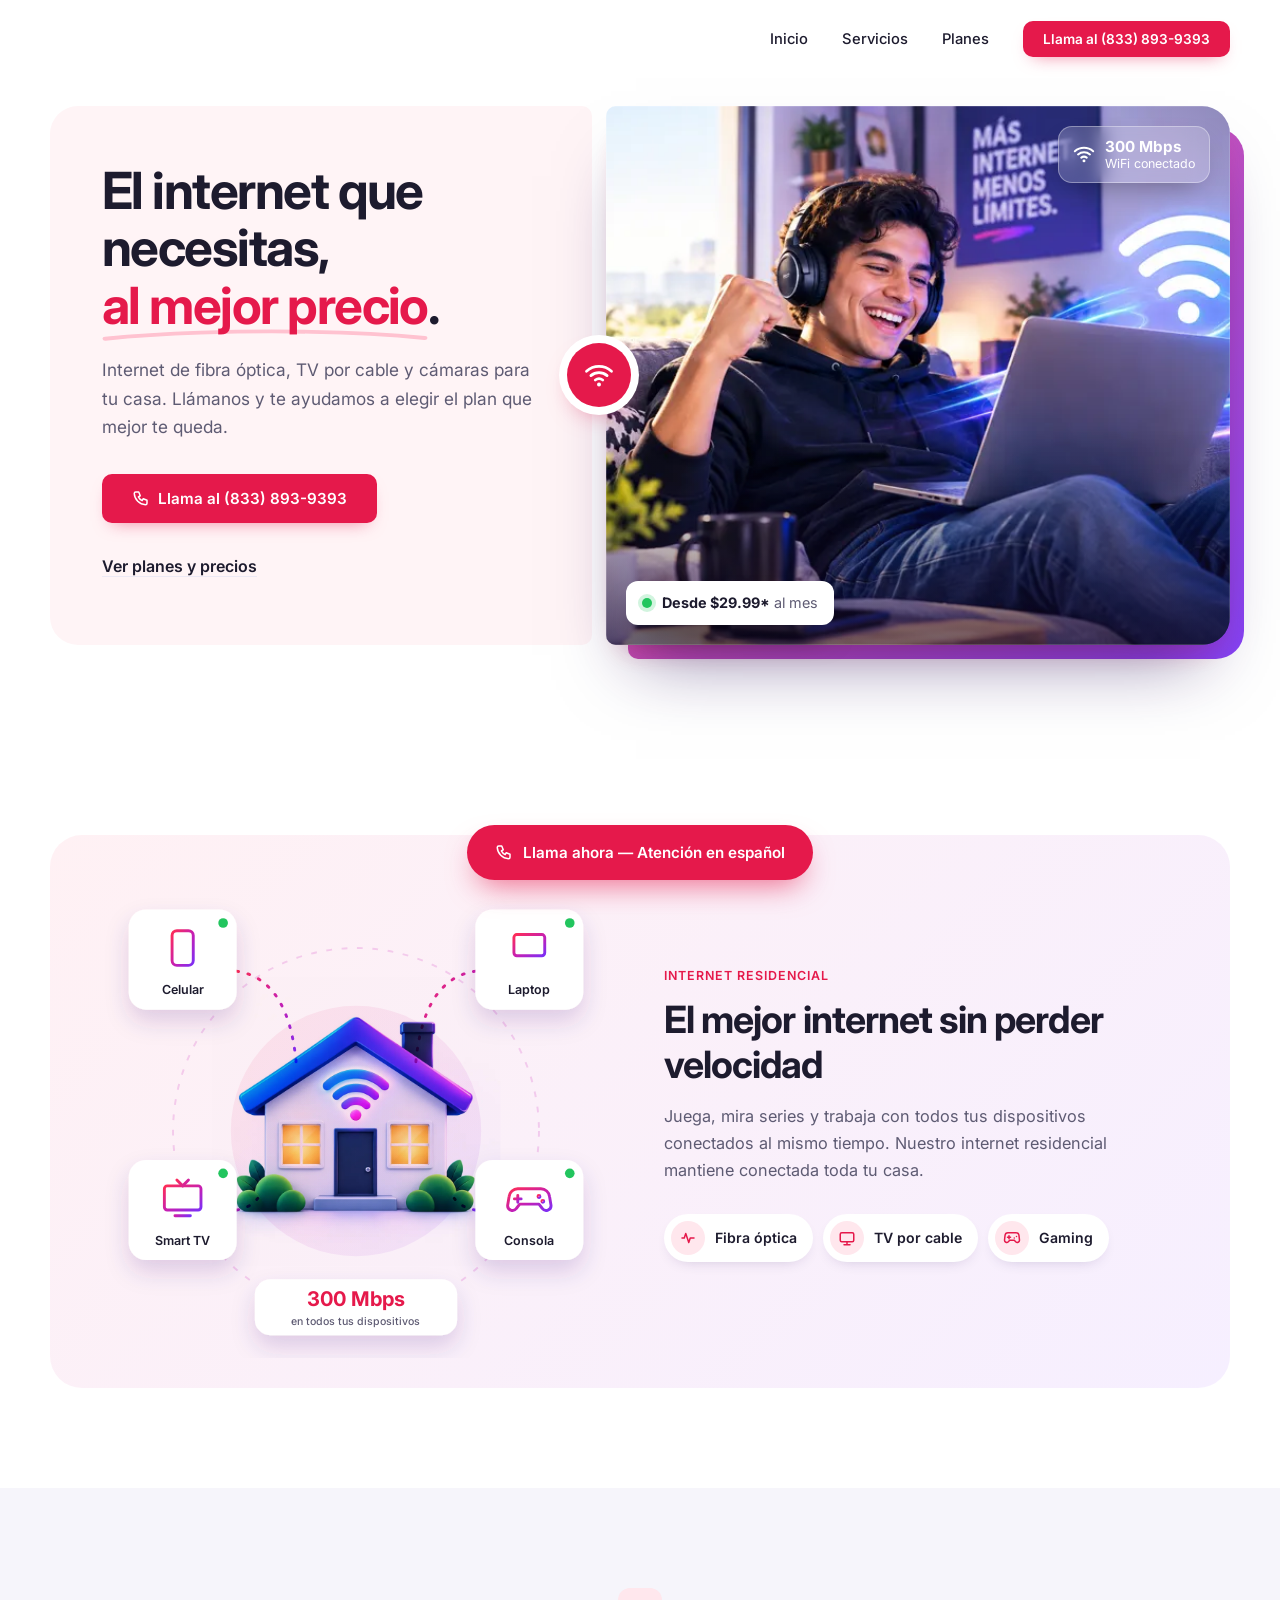
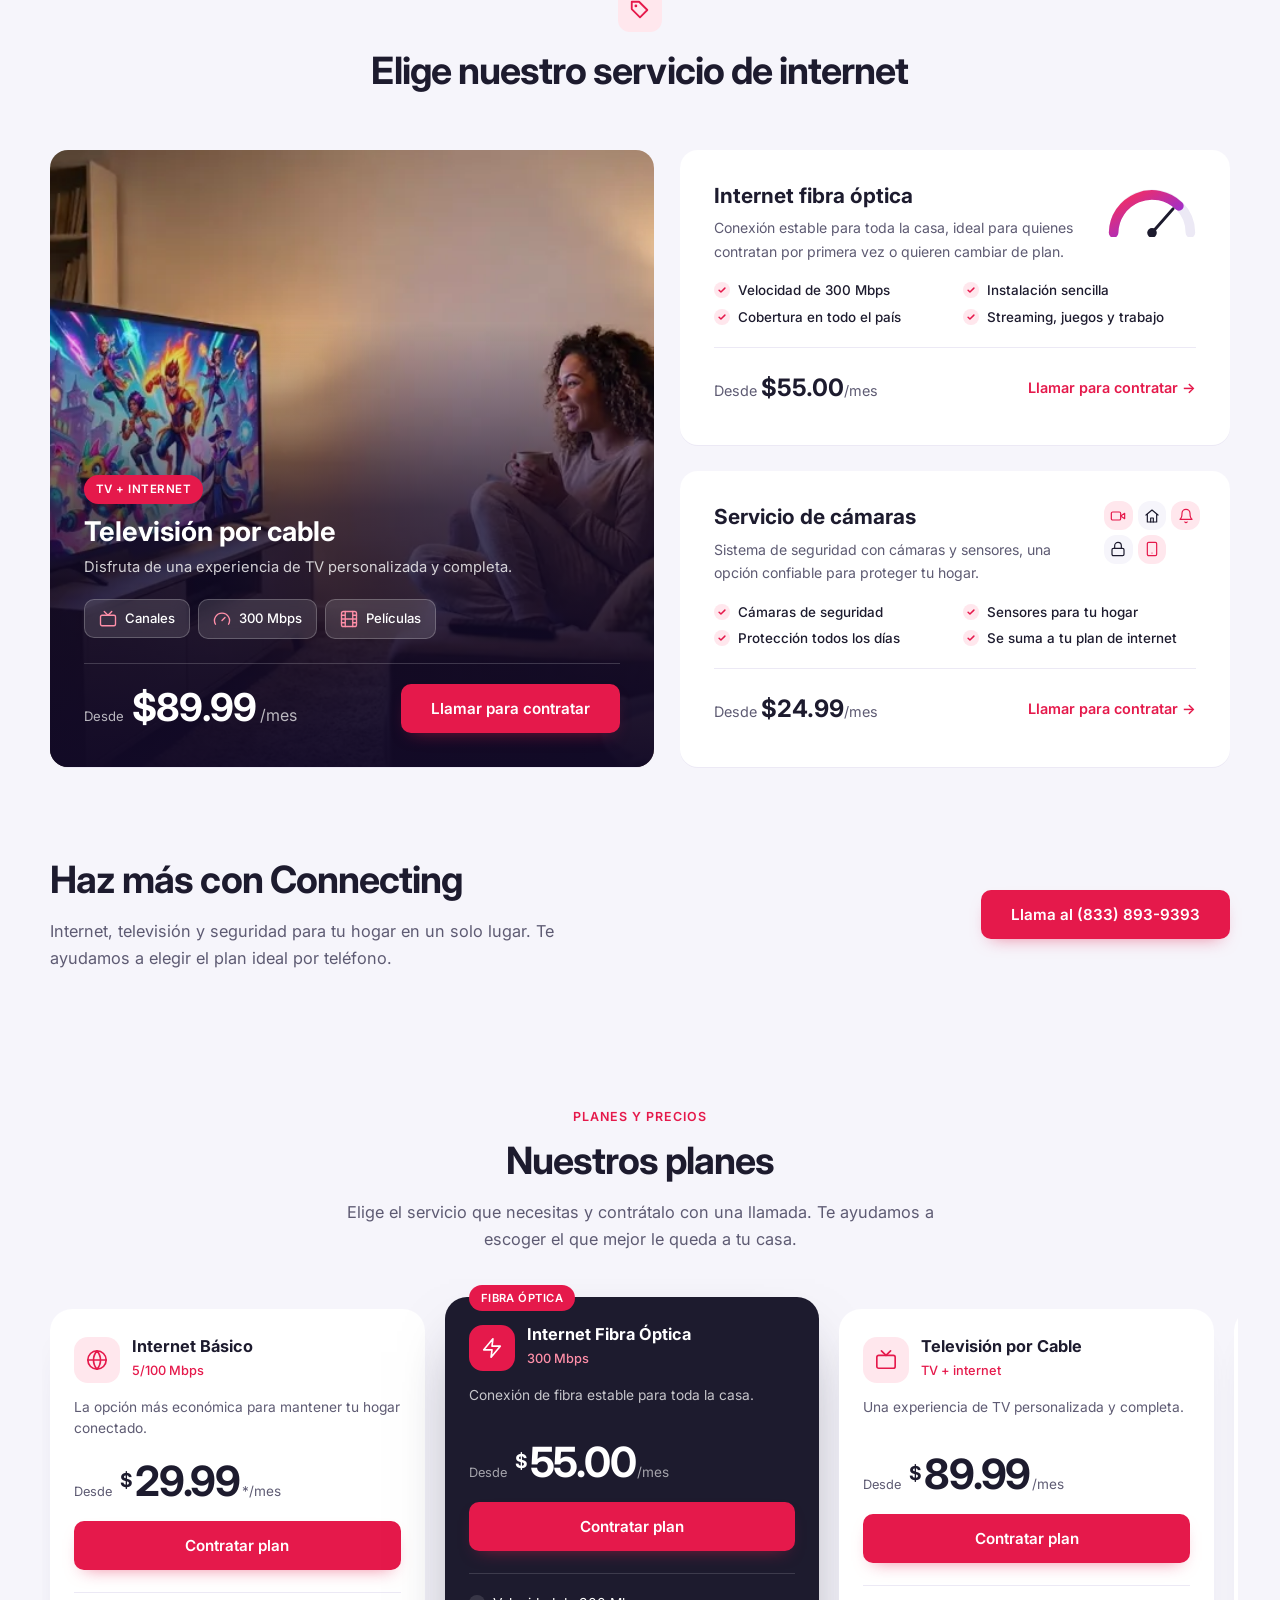
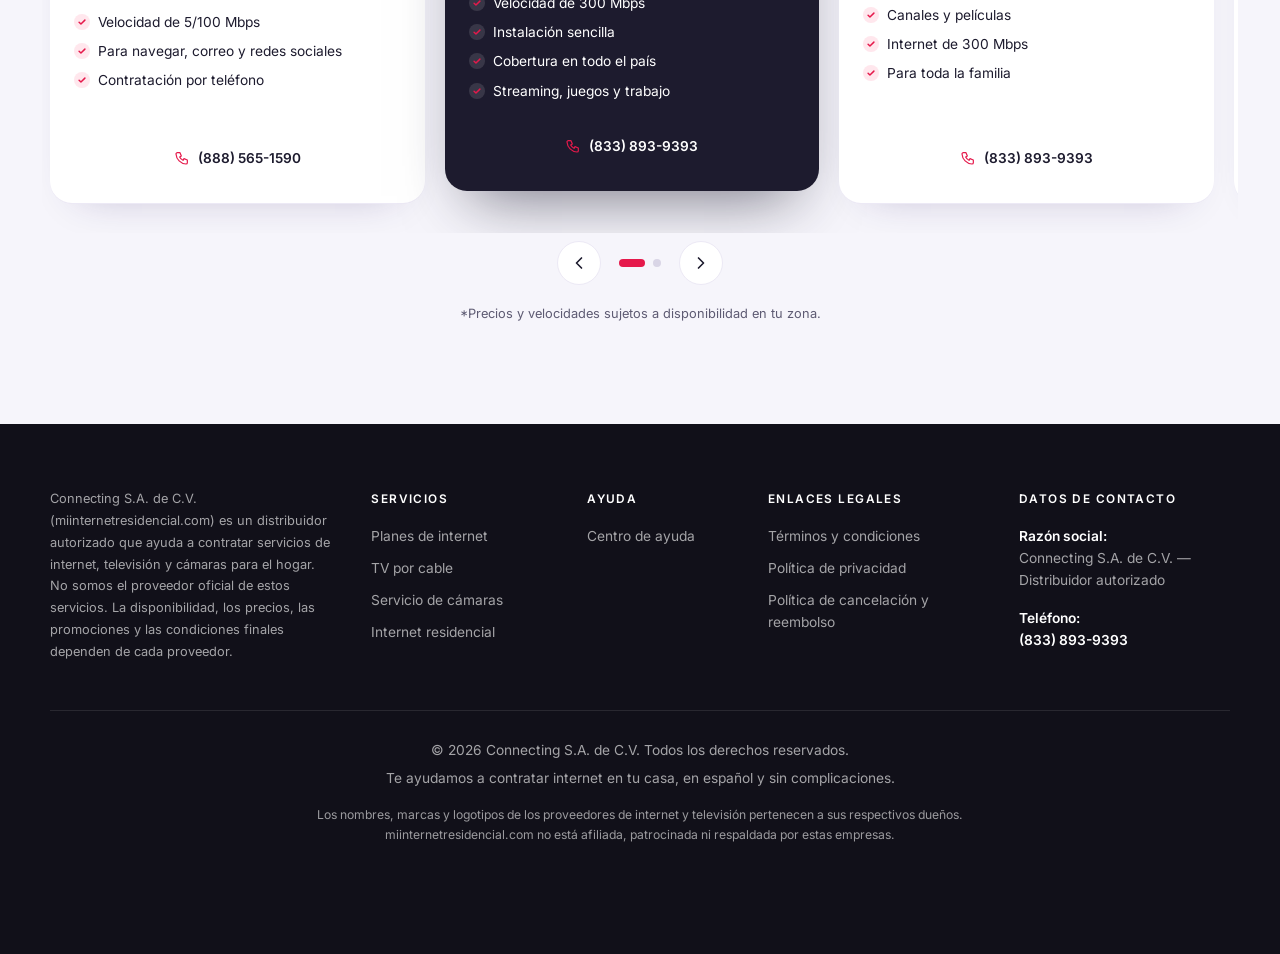
==== index.html @ 20060f65 "Primer commit: landing de internet residencial Landing page para Home Internet Support (Connecting S" ====
<!DOCTYPE html>
<html lang="es">
<head>
<meta charset="utf-8">
<meta name="viewport" content="width=device-width, initial-scale=1">
<title>Home Internet Support — Internet Residencial al Mejor Precio</title>
<meta name="description" content="Internet residencial de fibra óptica, TV por cable y cámaras de seguridad. Planes desde $29.99 al mes. Llama al (833) 893-9393.">
<link rel="preconnect" href="https://fonts.googleapis.com">
<link rel="preconnect" href="https://fonts.gstatic.com" crossorigin>
<link rel="preload" as="style" href="https://fonts.googleapis.com/css2?family=Inter:wght@400;500;600;700&display=swap" onload="this.onload=null;this.rel='stylesheet'">
<noscript><link rel="stylesheet" href="https://fonts.googleapis.com/css2?family=Inter:wght@400;500;600;700&display=swap"></noscript>
<link rel="icon" href="favicon.svg" type="image/svg+xml">
<meta name="theme-color" content="#e5194b">
<link rel="stylesheet" href="css/styles.css?v=7">
</head>
<body>

<!-- ============================ NAV ============================ -->
<nav class="nav" id="nav">
  <div class="container nav__inner">
    <button class="nav__burger" id="burger" aria-label="Abrir menú" aria-expanded="false">
      <svg width="24" height="24" viewBox="0 0 24 24" fill="none" aria-hidden="true"><path d="M3 6h18M3 12h18M3 18h18" stroke="currentColor" stroke-width="2" stroke-linecap="round"/></svg>
    </button>

    <div class="nav__menu" id="navMenu">
      <a class="nav__link" href="#inicio">Inicio</a>
      <a class="nav__link" href="#servicios">Servicios</a>
      <a class="nav__link" href="#planes">Planes</a>
      <a class="btn btn--sm" href="tel:+18338939393" data-gtm-ubicacion="nav">Llama al (833) 893-9393</a>
    </div>
  </div>
</nav>

<!-- ============================ HERO ============================ -->
<header class="hero" id="inicio">
  <div class="container hero__inner hero-split">
    <div class="hero__copy hero-split__text">
      <h1 class="hero__title">El internet que necesitas, <span class="nowrap"><span class="mark">al mejor precio<svg viewBox="0 0 300 20" preserveAspectRatio="none" aria-hidden="true"><path d="M3 14c50-7 120-11 190-9 40 1 75 4 104 8" fill="none" stroke="currentColor" stroke-width="5" stroke-linecap="round"/></svg></span>.</span></h1>
      <p class="hero__lead">Internet de fibra óptica, TV por cable y cámaras para tu casa. Llámanos y te ayudamos a elegir el plan que mejor te queda.</p>
      <div class="hero__actions">
        <a class="btn btn--call" href="tel:+18338939393" data-gtm-ubicacion="hero">
          <svg viewBox="0 0 24 24" width="18" height="18" fill="none" aria-hidden="true"><path d="M5 4h4l2 5-2.5 1.5a11 11 0 0 0 5 5L15 13l5 2v4a2 2 0 0 1-2 2A16 16 0 0 1 3 6a2 2 0 0 1 2-2" stroke="currentColor" stroke-width="2" stroke-linejoin="round"/></svg>
          <span class="lg-only">Llama al (833) 893-9393</span><span class="sm-only">Llamar ahora</span>
        </a>
        <a class="hero__more" href="#planes">Ver planes y precios</a>
      </div>
    </div>

    <figure class="hero-split__media">
      <span class="hero-split__link" aria-hidden="true">
        <svg viewBox="0 0 24 24" fill="none"><path d="M2 9a15 15 0 0 1 20 0M5.5 12.5a10 10 0 0 1 13 0M9 16a5 5 0 0 1 6 0" stroke="#fff" stroke-width="2.2" stroke-linecap="round"/><circle cx="12" cy="19.5" r="1.6" fill="#fff"/></svg>
      </span>
      <div class="hero-split__frame">
        <img src="images/usuario.webp" srcset="images/usuario-640.webp 640w, images/usuario.webp 1100w" sizes="(max-width: 600px) 45vw, (max-width: 960px) 48vw, 640px" alt="Joven feliz usando su laptop con internet en la sala de su casa" width="1100" height="947" fetchpriority="high">
      </div>
      <div class="hero-split__glass">
        <svg viewBox="0 0 24 24" fill="none" aria-hidden="true"><path d="M2 9a15 15 0 0 1 20 0M5.5 12.5a10 10 0 0 1 13 0M9 16a5 5 0 0 1 6 0" stroke="currentColor" stroke-width="2.2" stroke-linecap="round"/><circle cx="12" cy="19.5" r="1.6" fill="currentColor"/></svg>
        <span><strong>300 Mbps</strong>WiFi conectado</span>
      </div>
      <figcaption class="hero-split__chip">
        <span class="hero-split__dot"></span>
        <span><strong>Desde $29.99*</strong> al mes</span>
      </figcaption>
    </figure>
    <svg width="0" height="0" style="position:absolute" aria-hidden="true">
      <defs><linearGradient id="g1" x1="0" y1="0" x2="1" y2="1"><stop offset="0" stop-color="#ff2d55"/><stop offset="1" stop-color="#7b2ff7"/></linearGradient></defs>
    </svg>
  </div>
</header>

<main>

<!-- ============================ VELOCIDAD ============================ -->
<section class="section" id="internet">
  <div class="container combo split">
    <div class="reveal">
      <span class="eyebrow">Internet residencial</span>
      <h2 class="h2">El mejor internet sin perder velocidad</h2>
      <p class="lead">Juega, mira series y trabaja con todos tus dispositivos conectados al mismo tiempo. Nuestro internet residencial mantiene conectada toda tu casa.</p>
      <div class="mini-features">
        <div class="mini-feature">
          <span class="mini-feature__icon"><svg viewBox="0 0 24 24" fill="none"><path d="M4 12h3l2-6 4 12 2-6h5" stroke="currentColor" stroke-width="2" stroke-linecap="round" stroke-linejoin="round"/></svg></span>
          <span>Fibra óptica</span>
        </div>
        <div class="mini-feature">
          <span class="mini-feature__icon"><svg viewBox="0 0 24 24" fill="none"><rect x="3" y="5" width="18" height="12" rx="2" stroke="currentColor" stroke-width="2"/><path d="M8 21h8M12 17v4" stroke="currentColor" stroke-width="2" stroke-linecap="round"/></svg></span>
          <span>TV por cable</span>
        </div>
        <div class="mini-feature">
          <span class="mini-feature__icon"><svg viewBox="0 0 24 24" fill="none"><path d="M6 11h4M8 9v4M15 12h.01M18 10h.01" stroke="currentColor" stroke-width="2" stroke-linecap="round"/><path d="M17.3 5H6.7a4 4 0 0 0-4 3.6L2 15a3 3 0 0 0 5.1 2.1L9 15h6l1.9 2.1A3 3 0 0 0 22 15l-.7-6.4A4 4 0 0 0 17.3 5z" stroke="currentColor" stroke-width="2"/></svg></span>
          <span>Gaming</span>
        </div>
      </div>
    </div>
    <div class="net-illus reveal">
      <svg viewBox="0 0 540 500" role="img" aria-label="Casa conectada a internet con celular, laptop, smart TV y consola">
        <defs>
          <linearGradient id="gNet" x1="0" y1="0" x2="1" y2="1"><stop offset="0" stop-color="#ff2d55"/><stop offset=".55" stop-color="#c51fb4"/><stop offset="1" stop-color="#7b2ff7"/></linearGradient>
          <linearGradient id="gBg" x1="0" y1="0" x2="1" y2="1"><stop offset="0" stop-color="#fff1f4"/><stop offset="1" stop-color="#f1eaff"/></linearGradient>
          <filter id="fShadow" x="-30%" y="-30%" width="160%" height="170%"><feDropShadow dx="0" dy="12" stdDeviation="12" flood-color="#3c1e78" flood-opacity=".16"/></filter>
        </defs>

        <circle class="net-ring" cx="270" cy="270" r="190" fill="none" stroke="#c51fb4" stroke-opacity=".18" stroke-width="2" stroke-dasharray="6 10"/>
        <circle cx="270" cy="270" r="130" fill="url(#gNet)" opacity=".08"/>

        <!-- Conexiones -->
        <g class="net-links" fill="none" stroke="url(#gNet)" stroke-width="3" stroke-linecap="round" stroke-dasharray="2 10">
          <path d="M146 104 Q200 112 208 200"/>
          <path d="M394 104 Q340 112 332 200"/>
          <path d="M146 352 Q160 350 168 340"/>
          <path d="M394 352 Q380 350 372 340"/>
        </g>

        <!-- Casa -->
        <image href="images/casa-wifi.webp" x="120" y="110" width="300" height="300" style="mix-blend-mode: multiply"/>

        <!-- Dispositivos -->
        <g class="net-card">
          <rect x="34" y="40" width="112" height="104" rx="18" fill="#fff" filter="url(#fShadow)"/>
          <circle cx="132" cy="54" r="5" fill="#22c55e"/>
          <g transform="translate(90 80)" fill="none" stroke="url(#gNet)" stroke-width="3" stroke-linecap="round" stroke-linejoin="round">
            <rect x="-11" y="-18" width="22" height="36" rx="5"/><path d="M-3 12h6"/>
          </g>
          <text x="90" y="128" text-anchor="middle">Celular</text>
        </g>
        <g class="net-card">
          <rect x="394" y="40" width="112" height="104" rx="18" fill="#fff" filter="url(#fShadow)"/>
          <circle cx="492" cy="54" r="5" fill="#22c55e"/>
          <g transform="translate(450 80)" fill="none" stroke="url(#gNet)" stroke-width="3" stroke-linecap="round" stroke-linejoin="round">
            <rect x="-16" y="-14" width="32" height="22" rx="3"/><path d="M-22 13h44"/>
          </g>
          <text x="450" y="128" text-anchor="middle">Laptop</text>
        </g>
        <g class="net-card">
          <rect x="34" y="300" width="112" height="104" rx="18" fill="#fff" filter="url(#fShadow)"/>
          <circle cx="132" cy="314" r="5" fill="#22c55e"/>
          <g transform="translate(90 340)" fill="none" stroke="url(#gNet)" stroke-width="3" stroke-linecap="round" stroke-linejoin="round">
            <rect x="-19" y="-13" width="38" height="25" rx="3"/><path d="M-8 18h16M-6 -19l6 6 6-6"/>
          </g>
          <text x="90" y="388" text-anchor="middle">Smart TV</text>
        </g>
        <g class="net-card">
          <rect x="394" y="300" width="112" height="104" rx="18" fill="#fff" filter="url(#fShadow)"/>
          <circle cx="492" cy="314" r="5" fill="#22c55e"/>
          <g transform="translate(450 340)" fill="none" stroke="url(#gNet)" stroke-width="3" stroke-linecap="round" stroke-linejoin="round">
            <path d="M-12 -10h24a9 9 0 0 1 9 8l1.5 9a5 5 0 0 1-9 3.5l-3.5-4.5h-20l-3.5 4.5a5 5 0 0 1-9-3.5l1.5-9a9 9 0 0 1 9-8z"/>
            <path d="M-12 -3v7M-15.5 .5h7"/><circle cx="10" cy="-2" r="1" /><circle cx="14" cy="3" r="1"/>
          </g>
          <text x="450" y="388" text-anchor="middle">Consola</text>
        </g>

        <!-- Dato -->
        <g filter="url(#fShadow)"><rect x="165" y="424" width="210" height="58" rx="16" fill="#fff"/></g>
        <text class="net-stat" x="270" y="452" text-anchor="middle">300 Mbps</text>
        <text class="net-stat-sub" x="270" y="471" text-anchor="middle">en todos tus dispositivos</text>
      </svg>
    </div>
  </div>
</section>

<!-- ============================ SERVICIOS ============================ -->
<section class="section section--soft" id="servicios">
  <div class="container">
    <div class="section-head center reveal">
      <span class="icon-pill"><svg viewBox="0 0 24 24" fill="none"><path d="M20 12l-8 8-9-9V3h8z" stroke="currentColor" stroke-width="2" stroke-linejoin="round"/><circle cx="7.5" cy="7.5" r="1.5" fill="currentColor"/></svg></span>
      <h2 class="h2">Elige nuestro servicio de internet</h2>
    </div>

    <div class="deals">
      <article class="deal deal--tall deal--photo reveal">
        <img class="deal__bg" src="images/tv.webp" srcset="images/tv-640.webp 640w, images/tv.webp 1024w" sizes="(max-width: 960px) 92vw, 600px" decoding="async" alt="Mujer sonriendo mientras ve televisión en la sala de su casa" width="1024" height="827" loading="lazy">
        <div class="deal__overlay">
          <span class="deal__badge">TV + Internet</span>
          <h3>Televisión por cable</h3>
          <p class="deal__text">Disfruta de una experiencia de TV personalizada y completa.</p>
          <ul class="deal__chips">
            <li><svg viewBox="0 0 24 24" fill="none" stroke="currentColor" stroke-width="1.8" stroke-linecap="round" stroke-linejoin="round" aria-hidden="true"><rect x="2" y="7" width="20" height="14" rx="2"/><path d="M17 2l-5 5-5-5"/></svg>Canales</li>
            <li><svg viewBox="0 0 24 24" fill="none" stroke="currentColor" stroke-width="1.8" stroke-linecap="round" stroke-linejoin="round" aria-hidden="true"><path d="M12 14l4-4"/><path d="M3.3 19a10 10 0 1 1 17.4 0"/></svg>300 Mbps</li>
            <li><svg viewBox="0 0 24 24" fill="none" stroke="currentColor" stroke-width="1.8" stroke-linecap="round" stroke-linejoin="round" aria-hidden="true"><rect x="2" y="2" width="20" height="20" rx="2.5"/><path d="M7 2v20M17 2v20M2 12h20M2 7h5M2 17h5M17 17h5M17 7h5"/></svg>Películas</li>
          </ul>
          <div class="deal__buy">
            <p class="deal__amount"><small>Desde</small><strong>$89.99</strong><span>/mes</span></p>
            <a class="btn" href="tel:+18338939393" data-gtm-ubicacion="servicio-tv">Llamar para contratar</a>
          </div>
        </div>
      </article>

      <article class="deal deal--side reveal">
        <div class="deal__body">
          <h3>Internet fibra óptica</h3>
          <p class="deal__text">Conexión estable para toda la casa, ideal para quienes contratan por primera vez o quieren cambiar de plan.</p>
          <ul class="deal__list">
            <li>Velocidad de 300 Mbps</li>
            <li>Instalación sencilla</li>
            <li>Cobertura en todo el país</li>
            <li>Streaming, juegos y trabajo</li>
          </ul>
          <div class="deal__foot">
            <p class="deal__price">Desde <strong>$55.00</strong>/mes</p>
            <a class="link-arrow" href="tel:+18338939393" data-gtm-ubicacion="servicio-fibra">Llamar para contratar</a>
          </div>
        </div>
        <div class="deal__art deal__art--speed">
          <svg viewBox="0 0 100 60"><path d="M10 55a40 40 0 0 1 80 0" stroke="#ece9f5" stroke-width="10" fill="none" stroke-linecap="round"/><path d="M10 55a40 40 0 0 1 68-28" stroke="url(#g1)" stroke-width="10" fill="none" stroke-linecap="round"/><circle cx="50" cy="55" r="5" fill="#1d1b2e"/><path d="M50 55L72 30" stroke="#1d1b2e" stroke-width="3" stroke-linecap="round"/></svg>
        </div>
      </article>

      <article class="deal deal--side reveal">
        <div class="deal__body">
          <h3>Servicio de cámaras</h3>
          <p class="deal__text">Sistema de seguridad con cámaras y sensores, una opción confiable para proteger tu hogar.</p>
          <ul class="deal__list">
            <li>Cámaras de seguridad</li>
            <li>Sensores para tu hogar</li>
            <li>Protección todos los días</li>
            <li>Se suma a tu plan de internet</li>
          </ul>
          <div class="deal__foot">
            <p class="deal__price">Desde <strong>$24.99</strong>/mes</p>
            <a class="link-arrow" href="tel:+18338939393" data-gtm-ubicacion="servicio-camaras">Llamar para contratar</a>
          </div>
        </div>
        <div class="deal__art deal__art--apps">
          <span><svg viewBox="0 0 24 24" fill="none" stroke="currentColor" stroke-width="1.8" stroke-linecap="round" stroke-linejoin="round" aria-hidden="true"><path d="m22 8-6 4 6 4V8z"/><rect x="2" y="6" width="14" height="12" rx="2"/></svg></span><span><svg viewBox="0 0 24 24" fill="none" stroke="currentColor" stroke-width="1.8" stroke-linecap="round" stroke-linejoin="round" aria-hidden="true"><path d="M3 10.5 12 3l9 7.5"/><path d="M5 9.5V21h14V9.5"/><path d="M10 21v-6h4v6"/></svg></span><span><svg viewBox="0 0 24 24" fill="none" stroke="currentColor" stroke-width="1.8" stroke-linecap="round" stroke-linejoin="round" aria-hidden="true"><path d="M6 8a6 6 0 0 1 12 0c0 7 3 9 3 9H3s3-2 3-9"/><path d="M10.3 21a1.94 1.94 0 0 0 3.4 0"/></svg></span><span><svg viewBox="0 0 24 24" fill="none" stroke="currentColor" stroke-width="1.8" stroke-linecap="round" stroke-linejoin="round" aria-hidden="true"><rect x="3" y="11" width="18" height="11" rx="2"/><path d="M7 11V7a5 5 0 0 1 10 0v4"/></svg></span><span><svg viewBox="0 0 24 24" fill="none" stroke="currentColor" stroke-width="1.8" stroke-linecap="round" stroke-linejoin="round" aria-hidden="true"><rect x="5" y="2" width="14" height="20" rx="2"/><path d="M12 18h.01"/></svg></span>
        </div>
      </article>
    </div>

    <div class="awards reveal">
      <div>
        <h2 class="h2">Haz más con Connecting</h2>
        <p class="lead">Internet, televisión y seguridad para tu hogar en un solo lugar. Te ayudamos a elegir el plan ideal por teléfono.</p>
      </div>
      <a class="btn" href="tel:+18338939393" data-gtm-ubicacion="banda-connecting">Llama al (833) 893-9393</a>
    </div>
  </div>
</section>

<!-- ============================ PLANES ============================ -->
<section class="section section--soft" id="planes">
  <div class="container">
    <div class="section-head center reveal">
      <span class="eyebrow">Planes y precios</span>
      <h2 class="h2">Nuestros planes</h2>
      <p class="lead lead--center">Elige el servicio que necesitas y contrátalo con una llamada. Te ayudamos a escoger el que mejor le queda a tu casa.</p>
    </div>

    <div class="carousel reveal">
    <div class="price-grid" id="planTrack">
        <article class="price-card" data-plan="0">
          <div class="price-card__head">
            <span class="price-card__icon"><svg viewBox="0 0 24 24" fill="none" stroke="currentColor" stroke-width="1.8" stroke-linecap="round" stroke-linejoin="round" aria-hidden="true"><circle cx="12" cy="12" r="10"/><path d="M2 12h20M12 2a15 15 0 0 1 0 20M12 2a15 15 0 0 0 0 20"/></svg></span>
            <div><h3>Internet Básico</h3><span class="price-card__speed">5/100 Mbps</span></div>
          </div>
          <p class="price-card__desc">La opción más económica para mantener tu hogar conectado.</p>
          <p class="price-card__price"><small>Desde</small><span>$</span><strong>29.99</strong><em>*/mes</em></p>
          <a class="btn price-card__cta" href="tel:+18885651590" data-gtm-ubicacion="plan-basico">Contratar plan</a>
          <ul class="price-card__list">
            <li>Velocidad de 5/100 Mbps</li>
            <li>Para navegar, correo y redes sociales</li>
            <li>Contratación por teléfono</li>
          </ul>
          <a class="price-card__call" href="tel:+18885651590" data-gtm-ubicacion="plan-basico-tel"><svg viewBox="0 0 24 24" fill="none" stroke="currentColor" stroke-width="1.8" stroke-linecap="round" stroke-linejoin="round" aria-hidden="true"><path d="M5 4h4l2 5-2.5 1.5a11 11 0 0 0 5 5L15 13l5 2v4a2 2 0 0 1-2 2A16 16 0 0 1 3 6a2 2 0 0 1 2-2"/></svg><span>(888) 565-1590</span></a>
        </article>
        <article class="price-card price-card--featured" data-plan="1">
          <span class="price-card__tag">Fibra óptica</span>
          <div class="price-card__head">
            <span class="price-card__icon"><svg viewBox="0 0 24 24" fill="none" stroke="currentColor" stroke-width="1.8" stroke-linecap="round" stroke-linejoin="round" aria-hidden="true"><path d="M13 2 3 14h9l-1 8 10-12h-9l1-8z"/></svg></span>
            <div><h3>Internet Fibra Óptica</h3><span class="price-card__speed">300 Mbps</span></div>
          </div>
          <p class="price-card__desc">Conexión de fibra estable para toda la casa.</p>
          <p class="price-card__price"><small>Desde</small><span>$</span><strong>55.00</strong><em>/mes</em></p>
          <a class="btn price-card__cta" href="tel:+18338939393" data-gtm-ubicacion="plan-fibra">Contratar plan</a>
          <ul class="price-card__list">
            <li>Velocidad de 300 Mbps</li>
            <li>Instalación sencilla</li>
            <li>Cobertura en todo el país</li>
            <li>Streaming, juegos y trabajo</li>
          </ul>
          <a class="price-card__call" href="tel:+18338939393" data-gtm-ubicacion="plan-fibra-tel"><svg viewBox="0 0 24 24" fill="none" stroke="currentColor" stroke-width="1.8" stroke-linecap="round" stroke-linejoin="round" aria-hidden="true"><path d="M5 4h4l2 5-2.5 1.5a11 11 0 0 0 5 5L15 13l5 2v4a2 2 0 0 1-2 2A16 16 0 0 1 3 6a2 2 0 0 1 2-2"/></svg><span>(833) 893-9393</span></a>
        </article>
        <article class="price-card" data-plan="2">
          <div class="price-card__head">
            <span class="price-card__icon"><svg viewBox="0 0 24 24" fill="none" stroke="currentColor" stroke-width="1.8" stroke-linecap="round" stroke-linejoin="round" aria-hidden="true"><rect x="2" y="7" width="20" height="14" rx="2"/><path d="M17 2l-5 5-5-5"/></svg></span>
            <div><h3>Televisión por Cable</h3><span class="price-card__speed">TV + internet</span></div>
          </div>
          <p class="price-card__desc">Una experiencia de TV personalizada y completa.</p>
          <p class="price-card__price"><small>Desde</small><span>$</span><strong>89.99</strong><em>/mes</em></p>
          <a class="btn price-card__cta" href="tel:+18338939393" data-gtm-ubicacion="plan-tv">Contratar plan</a>
          <ul class="price-card__list">
            <li>Canales y películas</li>
            <li>Internet de 300 Mbps</li>
            <li>Para toda la familia</li>
          </ul>
          <a class="price-card__call" href="tel:+18338939393" data-gtm-ubicacion="plan-tv-tel"><svg viewBox="0 0 24 24" fill="none" stroke="currentColor" stroke-width="1.8" stroke-linecap="round" stroke-linejoin="round" aria-hidden="true"><path d="M5 4h4l2 5-2.5 1.5a11 11 0 0 0 5 5L15 13l5 2v4a2 2 0 0 1-2 2A16 16 0 0 1 3 6a2 2 0 0 1 2-2"/></svg><span>(833) 893-9393</span></a>
        </article>
        <article class="price-card" data-plan="3">
          <div class="price-card__head">
            <span class="price-card__icon"><svg viewBox="0 0 24 24" fill="none" stroke="currentColor" stroke-width="1.8" stroke-linecap="round" stroke-linejoin="round" aria-hidden="true"><path d="m22 8-6 4 6 4V8z"/><rect x="2" y="6" width="14" height="12" rx="2"/></svg></span>
            <div><h3>Servicio de Cámaras</h3><span class="price-card__speed">Seguridad</span></div>
          </div>
          <p class="price-card__desc">Cámaras y sensores para proteger tu hogar.</p>
          <p class="price-card__price"><small>Desde</small><span>$</span><strong>24.99</strong><em>/mes</em></p>
          <a class="btn price-card__cta" href="tel:+18338939393" data-gtm-ubicacion="plan-camaras">Contratar plan</a>
          <ul class="price-card__list">
            <li>Cámaras de seguridad</li>
            <li>Sensores para tu hogar</li>
            <li>Una opción confiable</li>
          </ul>
          <a class="price-card__call" href="tel:+18338939393" data-gtm-ubicacion="plan-camaras-tel"><svg viewBox="0 0 24 24" fill="none" stroke="currentColor" stroke-width="1.8" stroke-linecap="round" stroke-linejoin="round" aria-hidden="true"><path d="M5 4h4l2 5-2.5 1.5a11 11 0 0 0 5 5L15 13l5 2v4a2 2 0 0 1-2 2A16 16 0 0 1 3 6a2 2 0 0 1 2-2"/></svg><span>(833) 893-9393</span></a>
        </article>
    </div>
    <div class="carousel__nav">
      <button class="carousel__btn" id="planPrev" aria-label="Plan anterior"><svg viewBox="0 0 24 24" fill="none" stroke="currentColor" stroke-width="2" stroke-linecap="round" stroke-linejoin="round"><path d="M15 18l-6-6 6-6"/></svg></button>
      <div class="carousel__dots" id="planDots"></div>
      <button class="carousel__btn" id="planNext" aria-label="Plan siguiente"><svg viewBox="0 0 24 24" fill="none" stroke="currentColor" stroke-width="2" stroke-linecap="round" stroke-linejoin="round"><path d="M9 18l6-6-6-6"/></svg></button>
    </div>
    </div>
    <p class="disclaimer center">*Precios y velocidades sujetos a disponibilidad en tu zona.</p>
  </div>
</section>

</main>

<!-- ============================ FOOTER ============================ -->
<footer class="footer">
  <div class="container">
    <div class="footer__grid">
      <div class="footer__brand">
        <p>Connecting S.A. de C.V. (miinternetresidencial.com) es un distribuidor autorizado que ayuda a contratar servicios de internet, televisión y cámaras para el hogar. No somos el proveedor oficial de estos servicios. La disponibilidad, los precios, las promociones y las condiciones finales dependen de cada proveedor.</p>
      </div>
      <div class="footer__col">
        <h3>Servicios</h3>
        <a href="#planes">Planes de internet</a>
        <a href="#servicios">TV por cable</a>
        <a href="#servicios">Servicio de cámaras</a>
        <a href="#internet">Internet residencial</a>
      </div>
      <div class="footer__col">
        <h3>Ayuda</h3>
        <a href="ayuda.html">Centro de ayuda</a>
      </div>
      <div class="footer__col">
        <h3>Enlaces legales</h3>
        <a href="terminos.html">Términos y condiciones</a>
        <a href="privacidad.html">Política de privacidad</a>
        <a href="cancelacion.html">Política de cancelación y reembolso</a>
      </div>
      <div class="footer__col footer__contact">
        <h3>Datos de contacto</h3>
        <p><strong>Razón social:</strong>Connecting S.A. de C.V. — Distribuidor autorizado</p>
        <p><strong>Teléfono:</strong><a href="tel:+18338939393">(833) 893-9393</a></p>
      </div>
    </div>
    <div class="footer__bottom">
      <p>© <span id="year">2026</span> Connecting S.A. de C.V. Todos los derechos reservados.</p>
      <p>Te ayudamos a contratar internet en tu casa, en español y sin complicaciones.</p>
      <p class="footer__fine">Los nombres, marcas y logotipos de los proveedores de internet y televisión pertenecen a sus respectivos dueños. miinternetresidencial.com no está afiliada, patrocinada ni respaldada por estas empresas.</p>
    </div>
  </div>
</footer>

<a class="call-float" href="tel:+18338939393" data-gtm-ubicacion="flotante"><svg viewBox="0 0 24 24" fill="none" stroke="currentColor" stroke-width="2" stroke-linecap="round" stroke-linejoin="round" aria-hidden="true"><path d="M5 4h4l2 5-2.5 1.5a11 11 0 0 0 5 5L15 13l5 2v4a2 2 0 0 1-2 2A16 16 0 0 1 3 6a2 2 0 0 1 2-2"/></svg><span>Llama ahora — Atención en español</span></a>

<script src="js/main.js?v=4" defer></script>
</body>
</html>
---- css/styles.css ----
/* ============================ TOKENS ============================ */
:root {
  --red: #e5194b;
  --red-dark: #c3103c;
  --purple: #7b2ff7;
  --grad: linear-gradient(135deg, var(--red) 0%, #c51fb4 55%, var(--purple) 100%);
  --ink: #1d1b2e;
  --text: #5e5b73;
  --line: #ece9f5;
  --soft: #f6f5fb;
  --white: #fff;
  --radius: 18px;
  --shadow: 0 18px 45px -18px rgba(60, 30, 120, .25);
  --shadow-red: 0 8px 18px -10px rgba(229, 25, 75, .6);
}

*, *::before, *::after { box-sizing: border-box; }
html { scroll-behavior: smooth; }
body {
  margin: 0;
  font-family: "Inter", system-ui, sans-serif;
  color: var(--text);
  background: var(--white);
  line-height: 1.65;
  -webkit-font-smoothing: antialiased;
  overflow-x: hidden;
}
h1, h2, h3 { color: var(--ink); line-height: 1.2; margin: 0; }
p { margin: 0; }
a { color: inherit; text-decoration: none; }
svg { display: block; }

.container { width: min(1180px, 100% - 32px); margin-inline: auto; }
.narrow { max-width: 720px; }
.center { text-align: center; }
.section { padding: 100px 0; }
.section--soft { background: var(--soft); }
.grad-text { background: var(--grad); -webkit-background-clip: text; background-clip: text; color: transparent; }

.h2 { font-size: clamp(1.6rem, 3.2vw, 2.35rem); font-weight: 700; letter-spacing: -.025em; }
.lead { margin-top: 16px; font-size: 1.02rem; max-width: 520px; }
.lead--center { margin-inline: auto; max-width: 600px; }
.eyebrow {
  display: inline-block; margin-bottom: 10px;
  font-size: .78rem; font-weight: 600; color: var(--red); letter-spacing: .08em; text-transform: uppercase;
}
.section-head { margin-bottom: 56px; }
.icon-pill {
  display: inline-grid; place-items: center; width: 44px; height: 44px; margin-bottom: 16px;
  border-radius: 12px; background: #ffe7ed; color: var(--red);
}
.icon-pill svg { width: 22px; height: 22px; }

/* ============================ BOTONES ============================ */
.btn {
  display: inline-flex; align-items: center; justify-content: center; gap: 8px;
  padding: 15px 30px; border: 0; border-radius: 10px; cursor: pointer;
  background: var(--red);
  color: #fff; font: 600 .95rem "Inter", sans-serif;
  box-shadow: var(--shadow-red);
  transition: transform .2s, background-color .2s;
}
.btn:hover { transform: translateY(-1px); background: var(--red-dark); }
.btn--ghost { background: transparent; color: var(--ink); box-shadow: inset 0 0 0 2px var(--line); }
.btn--ghost:hover { background: transparent; box-shadow: inset 0 0 0 2px var(--ink); }
.btn--sm { padding: 10px 20px; font-size: .85rem; }
.link-arrow { display: inline-block; margin-top: 14px; font-weight: 600; font-size: .9rem; color: var(--red); }
.link-arrow::after { content: " →"; transition: margin .2s; }
.link-arrow:hover::after { margin-left: 4px; }

/* ============================ NAV ============================ */
.nav {
  position: sticky; top: 0; z-index: 50;
  background: rgba(255, 255, 255, .85); backdrop-filter: blur(12px);
  transition: box-shadow .3s;
}
.nav.is-scrolled { box-shadow: 0 6px 24px -12px rgba(30, 20, 60, .2); }
.nav__inner { display: flex; align-items: center; justify-content: flex-end; height: 78px; }
.logo { display: flex; align-items: center; gap: 10px; font-size: 1.2rem; font-weight: 700; color: var(--ink); letter-spacing: -.02em; }
.logo__text { font-weight: inherit; }
.logo__text span { color: var(--red); }
.logo__mark { display: grid; place-items: center; width: 38px; height: 38px; border-radius: 10px; background: var(--red); }
.logo__mark svg { width: 22px; height: 22px; }
.logo--light { color: #fff; }
.nav__menu { display: flex; align-items: center; gap: 34px; }
.nav__link { font-size: .92rem; font-weight: 500; color: var(--ink); position: relative; }
.nav__link::after {
  content: ""; position: absolute; left: 0; bottom: -6px; width: 0; height: 2px;
  background: var(--grad); transition: width .25s;
}
.nav__link:hover::after { width: 100%; }
.nav__burger { display: none; background: none; border: 0; color: var(--ink); cursor: pointer; padding: 8px; }

/* ============================ HERO ============================ */
.hero { position: relative; padding: 28px 0 90px; }
.hero__wave {
  position: absolute; right: -10%; top: -20%; width: 70%; height: 140%;
  background: radial-gradient(closest-side, rgba(255, 45, 85, .12), transparent 70%),
              radial-gradient(closest-side at 70% 60%, rgba(123, 47, 247, .12), transparent 70%);
  pointer-events: none;
}
.hero__inner { position: relative; display: grid; grid-template-columns: 1fr 1.05fr; align-items: center; gap: 40px; }
.hero__title { font-size: clamp(2rem, 4.4vw, 3.2rem); font-weight: 700; letter-spacing: -.03em; line-height: 1.12; }
.nowrap { white-space: nowrap; }
.mark { position: relative; z-index: 0; display: inline-block; white-space: nowrap; color: var(--red); }
.mark svg { position: absolute; left: 0; bottom: -.18em; width: 100%; height: .3em; color: #ffc2d0; z-index: -1; }
.hero__lead { margin: 22px 0 32px; font-size: 1.08rem; max-width: 470px; }
.hero__note { margin-top: 22px; font-size: .9rem; }
.hero__note strong { color: var(--ink); }
.btn--call svg { width: 18px; height: 18px; }
.sm-only { display: none; }
.hero__more { font-weight: 600; color: var(--ink); text-decoration: underline; text-decoration-color: var(--line); text-underline-offset: 4px; padding: 10px 0; }
.hero__more:hover { color: var(--red); text-decoration-color: var(--red); }
.hero__actions { display: flex; flex-wrap: wrap; align-items: center; gap: 20px; }
.hero__phone { font-size: .95rem; }
.hero__phone strong { color: var(--ink); }
.hero__phone:hover strong { color: var(--red); }
.checklist { list-style: none; padding: 0; margin: 28px 0 34px; display: grid; gap: 12px; }
.checklist li { display: flex; align-items: center; gap: 12px; font-weight: 500; color: var(--ink); }
.checklist li::before {
  content: "✓"; display: grid; place-items: center; flex: none;
  width: 24px; height: 24px; border-radius: 50%;
  background: var(--grad); color: #fff; font-size: .75rem; font-weight: 700;
}
.hero-split { position: relative; grid-template-columns: 1fr 1.15fr; gap: 14px; align-items: stretch; }
.hero-split__text {
  display: flex; flex-direction: column; justify-content: center;
  padding: 56px 56px 56px 52px; border-radius: 28px 10px 10px 28px;
  background: #fff4f6;
}
.hero-split__media {
  --r: 10px 28px 28px 10px;
  position: relative; margin: 0; min-height: 460px; perspective: 1200px;
}
/* placa de color detrás: da la sensación de capas */
.hero-split__media::before {
  content: ""; position: absolute; inset: 22px -14px -14px 22px; z-index: -1;
  border-radius: var(--r);
  background: linear-gradient(135deg, #ff4d73, #7b2ff7);
  opacity: .9; filter: blur(.5px);
}
.hero-split__frame {
  position: absolute; inset: 0; overflow: hidden; border-radius: var(--r);
  box-shadow: 0 40px 70px -30px rgba(40, 15, 90, .55), 0 18px 30px -18px rgba(229, 25, 75, .35);
  transform: rotateY(var(--ry, 0deg)) rotateX(var(--rx, 0deg));
  transition: transform .4s ease;
}
.hero-split__frame img {
  position: absolute; inset: 0; width: 100%; height: 100%; object-fit: cover; object-position: 30% center;
  transform: scale(1.08) translate(var(--px, 0), var(--py, 0));
  transition: transform .4s ease;
}
/* viñeta: oscurece bordes para que la foto tenga volumen */
.hero-split__frame::after {
  content: ""; position: absolute; inset: 0; pointer-events: none;
  background:
    linear-gradient(to top, rgba(20, 10, 45, .55), transparent 40%),
    radial-gradient(120% 90% at 40% 40%, transparent 55%, rgba(20, 10, 45, .45));
  box-shadow: inset 0 0 0 1px rgba(255, 255, 255, .15);
}
.hero-split__glass {
  position: absolute; z-index: 2; top: 20px; right: 20px;
  display: flex; align-items: center; gap: 10px;
  padding: 10px 14px; border-radius: 14px;
  background: rgba(255, 255, 255, .18); border: 1px solid rgba(255, 255, 255, .35);
  backdrop-filter: blur(10px); -webkit-backdrop-filter: blur(10px);
  color: #fff; font-size: .78rem; line-height: 1.25;
  box-shadow: 0 12px 30px -12px rgba(0, 0, 0, .4);
  animation: float 6s ease-in-out infinite;
}
.hero-split__glass svg { width: 22px; height: 22px; flex: none; }
.hero-split__glass strong { display: block; font-size: .95rem; }
.hero-split__link {
  position: absolute; z-index: 3; left: -7px; top: 50%;
  transform: translate(-50%, -50%);
  display: grid; place-items: center; width: 64px; height: 64px; border-radius: 50%;
  background: var(--red); box-shadow: 0 0 0 8px #fff, 0 12px 26px -8px rgba(229, 25, 75, .6);
}
.hero-split__link svg { width: 30px; height: 30px; }
.hero-split__chip {
  position: absolute; z-index: 2; left: 20px; bottom: 20px;
  display: flex; align-items: center; gap: 10px;
  padding: 10px 16px; border-radius: 12px; background: #fff;
  font-size: .9rem; color: var(--text); box-shadow: 0 18px 30px -12px rgba(0, 0, 0, .5);
  animation: float 6s ease-in-out -3s infinite;
}
.hero-split__chip strong { color: var(--ink); }
.hero-split__dot { width: 10px; height: 10px; border-radius: 50%; background: #22c55e; box-shadow: 0 0 0 4px rgba(34, 197, 94, .2); }

@keyframes morph { 50% { border-radius: 58% 42% 40% 60% / 45% 58% 42% 55%; } }
@keyframes float { 50% { transform: translateY(-12px); } }
@keyframes pulse { 0%, 100% { opacity: .25; } 50% { opacity: 1; } }

/* ============================ RED ============================ */
.split { display: grid; grid-template-columns: 1fr 1fr; gap: 70px; align-items: center; }
.combo {
  padding: 56px; gap: 48px; border-radius: 32px;
  background: linear-gradient(135deg, #fff1f4 0%, #f6efff 100%);
}
.combo .net-illus { order: -1; }
.mini-features { display: flex; flex-wrap: wrap; gap: 10px; margin-top: 30px; }
.mini-feature {
  display: flex; align-items: center; gap: 10px; padding: 7px 16px 7px 7px;
  border-radius: 99px; background: #fff;
  font-size: .88rem; font-weight: 600; color: var(--ink);
  box-shadow: 0 6px 16px -10px rgba(40, 20, 90, .3);
  transition: transform .2s;
}
.mini-feature:hover { transform: translateY(-2px); }
.mini-feature__icon { display: grid; place-items: center; width: 34px; height: 34px; border-radius: 50%; background: #ffe7ed; color: var(--red); }
.mini-feature__icon svg { width: 18px; height: 18px; }

.net-illus { margin: -20px 0 -20px -10px; }
.net-illus svg { width: 100%; height: auto; overflow: visible; }
.net-illus text { font-family: "Inter", sans-serif; font-size: 13px; font-weight: 600; fill: var(--ink); }
.net-illus .net-stat { font-size: 21px; font-weight: 700; fill: var(--red); }
.net-illus .net-stat-sub { font-size: 11px; font-weight: 500; fill: var(--text); }
.net-ring { transform-origin: 270px 270px; animation: spin 60s linear infinite; }
.net-links path { animation: flow 1.2s linear infinite; }
.net-waves path { animation: pulse 2.2s ease-in-out infinite; }
.net-waves path:nth-child(2) { animation-delay: .25s; }
.net-waves path:nth-child(3) { animation-delay: .5s; }
.net-card { animation: float 5s ease-in-out infinite; }
.net-card:nth-of-type(2) { animation-delay: -1.2s; }
.net-card:nth-of-type(3) { animation-delay: -2.4s; }
.net-card:nth-of-type(4) { animation-delay: -3.6s; }
@keyframes flow { to { stroke-dashoffset: -24; } }
@keyframes spin { to { transform: rotate(360deg); } }

/* ============================ OFERTAS ============================ */
.deals { display: grid; grid-template-columns: 1.1fr 1fr; grid-template-rows: auto auto; gap: 26px; }
.deal {
  position: relative; background: #fff; border-radius: var(--radius); padding: 34px;
  box-shadow: 0 1px 0 var(--line); overflow: hidden;
  transition: transform .3s, box-shadow .3s;
}
.deal:hover { transform: translateY(-6px); box-shadow: var(--shadow); }
.deal h3 { font-size: 1.3rem; font-weight: 700; max-width: 300px; }
.deal__text { margin-top: 8px; font-size: .92rem; }
.deal__price { margin: 6px 0 16px; font-size: .9rem; }
.deal--side .deal__price { margin: 0; }
.deal--side { align-items: start; }
.deal--side .deal__text { margin-top: 8px; font-size: .88rem; max-width: 340px; }
.deal__list {
  list-style: none; padding: 0; margin: 18px 0 20px;
  display: grid; grid-template-columns: 1fr 1fr; gap: 8px 16px;
}
.deal__list li { position: relative; padding-left: 24px; font-size: .84rem; font-weight: 500; color: var(--ink); line-height: 1.4; }
.deal__list li::before {
  content: ""; position: absolute; left: 0; top: 1px; width: 16px; height: 16px; border-radius: 50%;
  background: #ffe7ed url("data:image/svg+xml,%3Csvg xmlns='http://www.w3.org/2000/svg' viewBox='0 0 24 24' fill='none' stroke='%23e5194b' stroke-width='3.5' stroke-linecap='round' stroke-linejoin='round'%3E%3Cpath d='M5 12.5l4.5 4.5L19 7.5'/%3E%3C/svg%3E") center / 10px no-repeat;
}
.deal__foot { display: flex; align-items: center; justify-content: space-between; gap: 12px; flex-wrap: wrap; padding-top: 16px; border-top: 1px solid var(--line); }
.deal__foot .link-arrow { margin-top: 0; }
.deal__price strong { font-size: 1.5rem; font-weight: 700; color: var(--ink); }
.deal--tall { grid-row: span 2; text-align: center; display: flex; flex-direction: column; align-items: center; }
.deal__art--apps svg { width: 16px; height: 16px; }

/* Tarjeta de TV con foto de fondo */
.deal--photo { padding: 0; min-height: 580px; text-align: left; justify-content: flex-end; align-items: stretch; color: #fff; }
.deal__bg { position: absolute; inset: 0; width: 100%; height: 100%; object-fit: cover; object-position: 35% center; transition: transform .8s ease; }
.deal--photo:hover .deal__bg { transform: scale(1.05); }
.deal--photo::before {
  content: ""; position: absolute; inset: 0; z-index: 1;
  background: linear-gradient(to top, rgba(18, 10, 40, .95) 0%, rgba(18, 10, 40, .7) 42%, rgba(18, 10, 40, 0) 72%);
}
.deal__overlay { position: relative; z-index: 2; padding: 34px; }
.deal__badge {
  display: inline-block; margin-bottom: 12px; padding: 5px 12px; border-radius: 99px;
  background: var(--red); color: #fff; font-size: .72rem; font-weight: 600; letter-spacing: .04em; text-transform: uppercase;
}
.deal--photo h3 { color: #fff; font-size: 1.7rem; max-width: none; }
.deal--photo .deal__text { color: rgba(255, 255, 255, .8); margin-top: 6px; }
.deal__chips { list-style: none; display: flex; flex-wrap: wrap; gap: 8px; margin: 20px 0 24px; padding: 0; }
.deal__chips li {
  display: flex; align-items: center; gap: 8px; padding: 8px 14px; border-radius: 10px;
  background: rgba(255, 255, 255, .12); border: 1px solid rgba(255, 255, 255, .22);
  backdrop-filter: blur(8px); -webkit-backdrop-filter: blur(8px);
  font-size: .82rem; font-weight: 500;
}
.deal__chips svg { width: 18px; height: 18px; color: #ff8fa8; }
.deal__buy {
  display: flex; align-items: center; justify-content: space-between; gap: 16px; flex-wrap: wrap;
  padding-top: 20px; border-top: 1px solid rgba(255, 255, 255, .18);
}
.deal__amount { display: flex; align-items: baseline; gap: 4px; }
.deal__amount small { font-size: .82rem; color: rgba(255, 255, 255, .7); margin-right: 4px; }
.deal__amount strong { font-size: 2.4rem; font-weight: 700; letter-spacing: -.02em; line-height: 1; }
.deal__amount span { color: rgba(255, 255, 255, .7); }
.deal--side { display: block; }
.deal__art { position: absolute; top: 30px; right: 30px; width: 96px; }
.deal--side h3, .deal--side .deal__text { max-width: calc(100% - 116px); }
.deal__art--apps { display: grid; grid-template-columns: repeat(3, 1fr); gap: 5px; }
.deal__art--apps span {
  display: grid; place-items: center; aspect-ratio: 1; border-radius: 12px;
  background: var(--soft); color: var(--ink);
}
.deal__art--apps span:nth-child(odd) { background: #ffe7ed; color: var(--red); }

.awards {
  display: grid; grid-template-columns: 1fr auto; align-items: center; gap: 40px;
  margin-top: 90px;
}
/* ============================ PLANES ============================ */
.carousel { position: relative; }
.price-grid {
  display: flex; gap: 20px; overflow-x: auto; scroll-snap-type: x mandatory; scroll-behavior: smooth;
  margin: -30px -8px 0; padding: 30px 8px 30px; scroll-padding: 0 8px; scrollbar-width: none;
}
.price-grid::-webkit-scrollbar { display: none; }
.price-grid > .price-card { flex: 0 0 calc((100% - 56px) / 3); scroll-snap-align: start; }
.carousel__nav { display: flex; align-items: center; justify-content: center; gap: 18px; margin-top: 8px; }
.carousel__btn {
  display: grid; place-items: center; width: 44px; height: 44px; border-radius: 50%; cursor: pointer;
  border: 1px solid var(--line); background: #fff; color: var(--ink);
  transition: background .2s, color .2s, border-color .2s;
}
.carousel__btn:hover { background: var(--ink); border-color: var(--ink); color: #fff; }
.carousel__btn svg { width: 20px; height: 20px; }
.carousel__dots { display: flex; gap: 8px; }
.carousel__dot {
  width: 8px; height: 8px; padding: 0; border: 0; border-radius: 99px; cursor: pointer;
  background: #d9d5e6; transition: width .3s, background .3s;
}
.carousel__dot.is-active { width: 26px; background: var(--red); }
.price-card {
  position: relative; display: flex; flex-direction: column;
  padding: 28px 24px 22px; border-radius: 22px; background: #fff;
  box-shadow: 0 1px 0 var(--line), 0 20px 40px -30px rgba(40, 20, 90, .3);
  transition: transform .3s, box-shadow .3s;
}
.price-card:hover { transform: translateY(-6px); box-shadow: var(--shadow); }
.price-card.is-highlight { animation: highlight 1.4s ease; }
@keyframes highlight { 0%, 100% { box-shadow: 0 0 0 0 rgba(229, 25, 75, 0); } 30% { box-shadow: 0 0 0 4px rgba(229, 25, 75, .5); } }
.price-card__head { display: flex; align-items: center; gap: 12px; }
.price-card__icon { display: grid; place-items: center; flex: none; width: 46px; height: 46px; border-radius: 14px; background: #ffe7ed; color: var(--red); }
.price-card__icon svg { width: 22px; height: 22px; }
.price-card h3 { font-size: 1.02rem; font-weight: 700; }
.price-card__speed { font-size: .8rem; font-weight: 500; color: var(--red); }
.price-card__desc { margin-top: 14px; font-size: .86rem; line-height: 1.55; min-height: 2.6em; }
.price-card__price { display: flex; align-items: baseline; gap: 2px; margin: 22px 0 18px; color: var(--ink); }
.price-card__price small { margin-right: 6px; font-size: .8rem; color: var(--text); }
.price-card__price span { font-size: 1.2rem; font-weight: 700; align-self: flex-start; margin-top: 4px; }
.price-card__price strong { font-size: 2.6rem; font-weight: 700; letter-spacing: -.03em; line-height: 1; }
.price-card__price em { font-style: normal; font-size: .85rem; color: var(--text); }
.price-card__cta { width: 100%; }
.price-card__list { list-style: none; display: grid; gap: 10px; margin: 22px 0; padding: 20px 0 0; border-top: 1px solid var(--line); flex: 1; align-content: start; }
.price-card__list li { position: relative; padding-left: 24px; font-size: .86rem; color: var(--ink); line-height: 1.4; }
.price-card__list li::before {
  content: ""; position: absolute; left: 0; top: 1px; width: 16px; height: 16px; border-radius: 50%;
  background: #ffe7ed url("data:image/svg+xml,%3Csvg xmlns='http://www.w3.org/2000/svg' viewBox='0 0 24 24' fill='none' stroke='%23e5194b' stroke-width='3.5' stroke-linecap='round' stroke-linejoin='round'%3E%3Cpath d='M5 12.5l4.5 4.5L19 7.5'/%3E%3C/svg%3E") center / 10px no-repeat;
}
.price-card__call { display: flex; align-items: center; justify-content: center; gap: 8px; font-size: .85rem; font-weight: 600; color: var(--ink); }
.price-card__call svg { width: 16px; height: 16px; color: var(--red); }
.price-card__call:hover span { color: var(--red); }

/* Plan destacado */
.price-card--featured { background: var(--ink); color: rgba(255, 255, 255, .75); transform: translateY(-12px); box-shadow: 0 30px 60px -25px rgba(29, 27, 46, .6); }
.price-card--featured:hover { transform: translateY(-18px); }
.price-card--featured h3, .price-card--featured .price-card__price, .price-card--featured .price-card__list li, .price-card--featured .price-card__call { color: #fff; }
.price-card--featured .price-card__icon { background: var(--red); color: #fff; }
.price-card--featured .price-card__speed { color: #ff8fa8; }
.price-card--featured .price-card__price small, .price-card--featured .price-card__price em { color: rgba(255, 255, 255, .6); }
.price-card--featured .price-card__list { border-color: rgba(255, 255, 255, .14); }
.price-card--featured .price-card__list li::before { background-color: rgba(255, 255, 255, .12); }
.price-card__tag {
  position: absolute; top: -12px; left: 24px; padding: 4px 12px; border-radius: 99px;
  background: var(--red); color: #fff; font-size: .7rem; font-weight: 600; letter-spacing: .04em; text-transform: uppercase;
}

/* ============================ FOOTER ============================ */
.disclaimer { margin-top: 18px; font-size: .8rem; }
.footer { background: #111019; color: rgba(255, 255, 255, .62); padding: 64px 0 110px; font-size: .86rem; line-height: 1.6; }
.footer__grid { display: grid; grid-template-columns: 1.6fr 1fr .8fr 1.2fr 1.2fr; gap: 40px; }
.footer__brand p { margin-top: 0; font-size: .8rem; line-height: 1.7; max-width: 300px; }
.footer__col { display: flex; flex-direction: column; gap: 10px; }
.footer__col h3 { margin: 4px 0 8px; color: #fff; font-size: .74rem; font-weight: 600; letter-spacing: .12em; text-transform: uppercase; }
.footer__col a { transition: color .2s; }
.footer__col a:hover { color: #fff; }
.footer__contact p { margin-bottom: 6px; }
.footer__contact strong { display: block; color: #fff; font-weight: 600; }
.footer__contact a { color: #fff; font-weight: 600; }
.footer__bottom { margin-top: 48px; padding-top: 28px; border-top: 1px solid rgba(255, 255, 255, .1); text-align: center; display: grid; gap: 6px; }
.footer__fine { max-width: 720px; margin: 10px auto 0 !important; font-size: .76rem; color: rgba(255, 255, 255, .58); }

/* Botón flotante de llamada */
.call-float {
  position: fixed; z-index: 60; left: 50%; bottom: 20px; transform: translateX(-50%);
  display: flex; align-items: center; gap: 10px; white-space: nowrap;
  padding: 15px 28px; border-radius: 99px; background: var(--red); color: #fff;
  font-weight: 600; font-size: .95rem;
  box-shadow: 0 14px 30px -10px rgba(229, 25, 75, .65);
  transition: background .2s, transform .2s;
}
.call-float:hover { background: var(--red-dark); transform: translateX(-50%) translateY(-2px); }
.call-float svg { width: 18px; height: 18px; }

/* ============================ PÁGINAS LEGALES / AYUDA ============================ */
.doc-bar { position: sticky; top: 0; z-index: 50; background: rgba(255, 255, 255, .92); backdrop-filter: blur(12px); border-bottom: 1px solid var(--line); }
.doc-bar__inner { display: flex; align-items: center; justify-content: space-between; gap: 16px; height: 70px; }
.doc-bar__back, .doc-bar__phone { display: flex; align-items: center; gap: 6px; font-size: .88rem; font-weight: 600; color: var(--ink); }
.doc-bar__back svg, .doc-bar__phone svg { width: 18px; height: 18px; }
.doc-bar__phone { color: var(--red); }
.doc-bar__back:hover { color: var(--red); }
.doc { padding: 56px 0 90px; background: linear-gradient(#fff4f6, #fff 320px); }
.doc__inner { max-width: 820px; }
.doc__crumbs { display: flex; gap: 8px; font-size: .82rem; color: var(--text); }
.doc__crumbs a:hover { color: var(--red); }
.doc h1 { margin-top: 18px; font-size: clamp(1.9rem, 4vw, 2.6rem); font-weight: 700; letter-spacing: -.03em; }
.doc__updated { margin-top: 8px; font-size: .85rem; }
.doc__lead { margin-top: 24px; font-size: 1.05rem; }
.doc__entity { list-style: none; margin: 28px 0 0; padding: 20px 24px; border-radius: 16px; background: #fff; border: 1px solid var(--line); display: grid; gap: 6px; font-size: .92rem; }
.doc__entity strong { color: var(--ink); }
.doc__entity a, .doc__section a { color: var(--red); font-weight: 500; }
.doc__section { margin-top: 40px; scroll-margin-top: 90px; }
.doc__section h2 { font-size: 1.25rem; font-weight: 700; letter-spacing: -.01em; }
.doc__section h2 span { color: var(--red); }
.doc__section p { margin-top: 12px; }
.doc__section ul, .doc__section ol { margin: 12px 0 0; padding-left: 22px; display: grid; gap: 8px; }
.doc__section li::marker { color: var(--red); font-weight: 600; }
.doc__cta {
  display: flex; align-items: center; justify-content: space-between; gap: 20px; flex-wrap: wrap;
  margin-top: 56px; padding: 28px; border-radius: 20px; background: var(--ink); color: rgba(255, 255, 255, .7);
}
.doc__cta strong { color: #fff; font-size: 1.15rem; }
.doc__cta .btn { white-space: nowrap; }
.doc__cta .btn svg { width: 18px; height: 18px; }

/* ============================ REVEAL ============================ */
.reveal { opacity: 0; transform: translateY(30px); transition: opacity .7s ease, transform .7s ease; }
.reveal.is-visible { opacity: 1; transform: none; }

@media (prefers-reduced-motion: reduce) {
  *, *::before, *::after { animation: none !important; transition: none !important; }
  .reveal { opacity: 1; transform: none; }
}

/* ============================ RESPONSIVE ============================ */
@media (max-width: 960px) {
  .section { padding: 72px 0; }
  .hero__inner, .split { grid-template-columns: 1fr; }
  .footer__grid { grid-template-columns: 1fr 1fr 1fr; }
  .footer__brand { grid-column: 1 / -1; }
  .price-grid > .price-card { flex-basis: calc((100% - 36px) / 2); }
  .combo { grid-template-columns: 1fr 1fr; align-items: center; gap: 24px; padding: 36px 28px; }
  .combo .lead { font-size: .92rem; }
  .hero-split { grid-template-columns: 1.1fr 1fr; gap: 10px; }
  .hero-split__text { padding: 40px 32px; border-radius: 24px 8px 8px 24px; }
  .hero-split__media { min-height: 0; }
  .hero-split__media { --r: 8px 24px 24px 8px; }
  .hero-split__frame img { object-position: 22% center; }
  .hero-split__media::before { inset: 16px -8px -10px 16px; }
  .hero-split__link { left: -5px; width: 52px; height: 52px; box-shadow: 0 0 0 6px #fff, 0 10px 20px -8px rgba(229, 25, 75, .6); }
  .hero-split__link svg { width: 24px; height: 24px; }
  .deals { grid-template-columns: 1fr; }
  .deal--tall { grid-row: auto; }
  .awards { grid-template-columns: 1fr; text-align: center; }
  .awards .lead { margin-inline: auto; }
  .awards .btn { justify-self: center; }

  .nav__burger { display: block; }
  .nav__menu {
    position: absolute; top: 100%; left: 0; right: 0;
    flex-direction: column; align-items: stretch; gap: 0; padding: 12px 16px 20px;
    background: #fff; box-shadow: 0 20px 30px -20px rgba(0, 0, 0, .25);
    display: none;
  }
  .nav__menu.is-open { display: flex; }
  .nav__link { padding: 12px 0; border-bottom: 1px solid var(--line); }
  .nav__link::after { display: none; }
  .nav__menu .btn { margin-top: 14px; }
}

@media (max-width: 600px) {
  .hero { padding: 36px 0 70px; }
  .hero-split { grid-template-columns: 1.25fr 1fr; gap: 8px; }
  .hero-split__text { padding: 26px 18px 26px 16px; border-radius: 20px 6px 6px 20px; }
  .hero-split__media { --r: 6px 20px 20px 6px; }
  .hero-split__media::before { inset: 12px -6px -8px 12px; }
  .hero-split__glass { top: 10px; right: 8px; left: 8px; padding: 7px 9px; gap: 6px; font-size: .64rem; }
  .hero-split__glass strong { font-size: .78rem; }
  .hero-split__glass svg { width: 16px; height: 16px; }
  .hero-split__link { left: -4px; width: 40px; height: 40px; box-shadow: 0 0 0 5px #fff, 0 8px 16px -6px rgba(229, 25, 75, .6); }
  .hero-split__link svg { width: 20px; height: 20px; }
  .hero__title { font-size: 1.38rem; }
  .hero__lead { margin: 14px 0 20px; font-size: .86rem; line-height: 1.55; }
  .lg-only { display: none; }
  .sm-only { display: inline; }
  .hero__actions { flex-direction: column; align-items: stretch; gap: 10px; }
  .hero__actions .btn { padding: 12px 10px; font-size: .82rem; }
  .hero-split__chip { left: 8px; right: 8px; bottom: 10px; gap: 6px; padding: 7px 9px; font-size: .7rem; }
  .hero-split__chip { line-height: 1.3; }
  .hero-split__chip strong { display: block; }
  .hero-split__dot { width: 7px; height: 7px; flex: none; }
  .combo { grid-template-columns: 1.3fr 1fr; gap: 6px; padding: 22px 14px 22px 6px; border-radius: 22px; }
  .combo .net-illus { margin: 0; }
  .combo .net-illus text:not(.net-stat):not(.net-stat-sub) { display: none; }
  .combo .eyebrow { font-size: .68rem; margin-bottom: 6px; }
  .combo .h2 { font-size: 1.2rem; }
  .combo .lead { margin-top: 10px; font-size: .8rem; line-height: 1.5; }
  .combo .mini-features { flex-direction: column; align-items: flex-start; gap: 6px; margin-top: 14px; }
  .combo .mini-feature { gap: 6px; padding: 4px 10px 4px 4px; font-size: .7rem; }
  .combo .mini-feature__icon { width: 24px; height: 24px; }
  .combo .mini-feature__icon svg { width: 13px; height: 13px; }
  .deal { padding: 26px 22px; }
  .deal--photo { padding: 0; min-height: 0; background: #140a28; }
  .deal__bg { position: relative; height: 240px; object-position: center 45%; }
  .deal--photo::before { inset: 0 0 auto; height: 241px; background: linear-gradient(to top, #140a28 0%, rgba(20, 10, 40, 0) 50%); }
  .deal__overlay { margin-top: -36px; padding: 0 20px 24px; }
  .deal--photo h3 { font-size: 1.4rem; }
  .deal__amount strong { font-size: 2rem; }
  .deal__buy .btn { flex: 1; }
  .deal--side { grid-template-columns: 1fr; }
  .deal__art { display: none; }
  .deal--side h3, .deal--side .deal__text { max-width: none; }
  .deal__list { grid-template-columns: 1fr; }
  .price-grid { gap: 14px; margin: -30px -16px 0; padding: 30px 16px 24px; scroll-padding: 0 16px; }
  .price-grid > .price-card { flex-basis: 84%; scroll-snap-align: center; }
  .footer { padding: 48px 0 110px; }
  .footer__col { gap: 0; }
  .footer__col a { padding: 9px 0; }
  .hero__more { text-align: center; }
  .footer__grid { grid-template-columns: 1fr 1fr; gap: 32px 20px; }
  .footer__brand { grid-column: 1 / -1; }
  .call-float { left: 16px; right: 16px; transform: none; justify-content: center; padding: 14px 18px; font-size: .9rem; }
  .call-float:hover { transform: translateY(-2px); }
  .doc-bar .logo { display: none; }
  .doc-bar__phone span { font-size: .85rem; }
  .doc { padding: 36px 0 70px; }
  .doc__cta { padding: 22px; }
  .doc__cta .btn { width: 100%; }
}
#planes { padding-top: 30px; }

/* Áreas táctiles mínimas (≥ 44px) sin cambiar el aspecto */
.link-arrow, .price-card__call, .doc-bar__back, .doc-bar__phone { padding-block: 12px; }
.link-arrow { display: inline-block; }
.carousel__dot { position: relative; }
.carousel__dot::after { content: ""; position: absolute; inset: -18px -6px; }
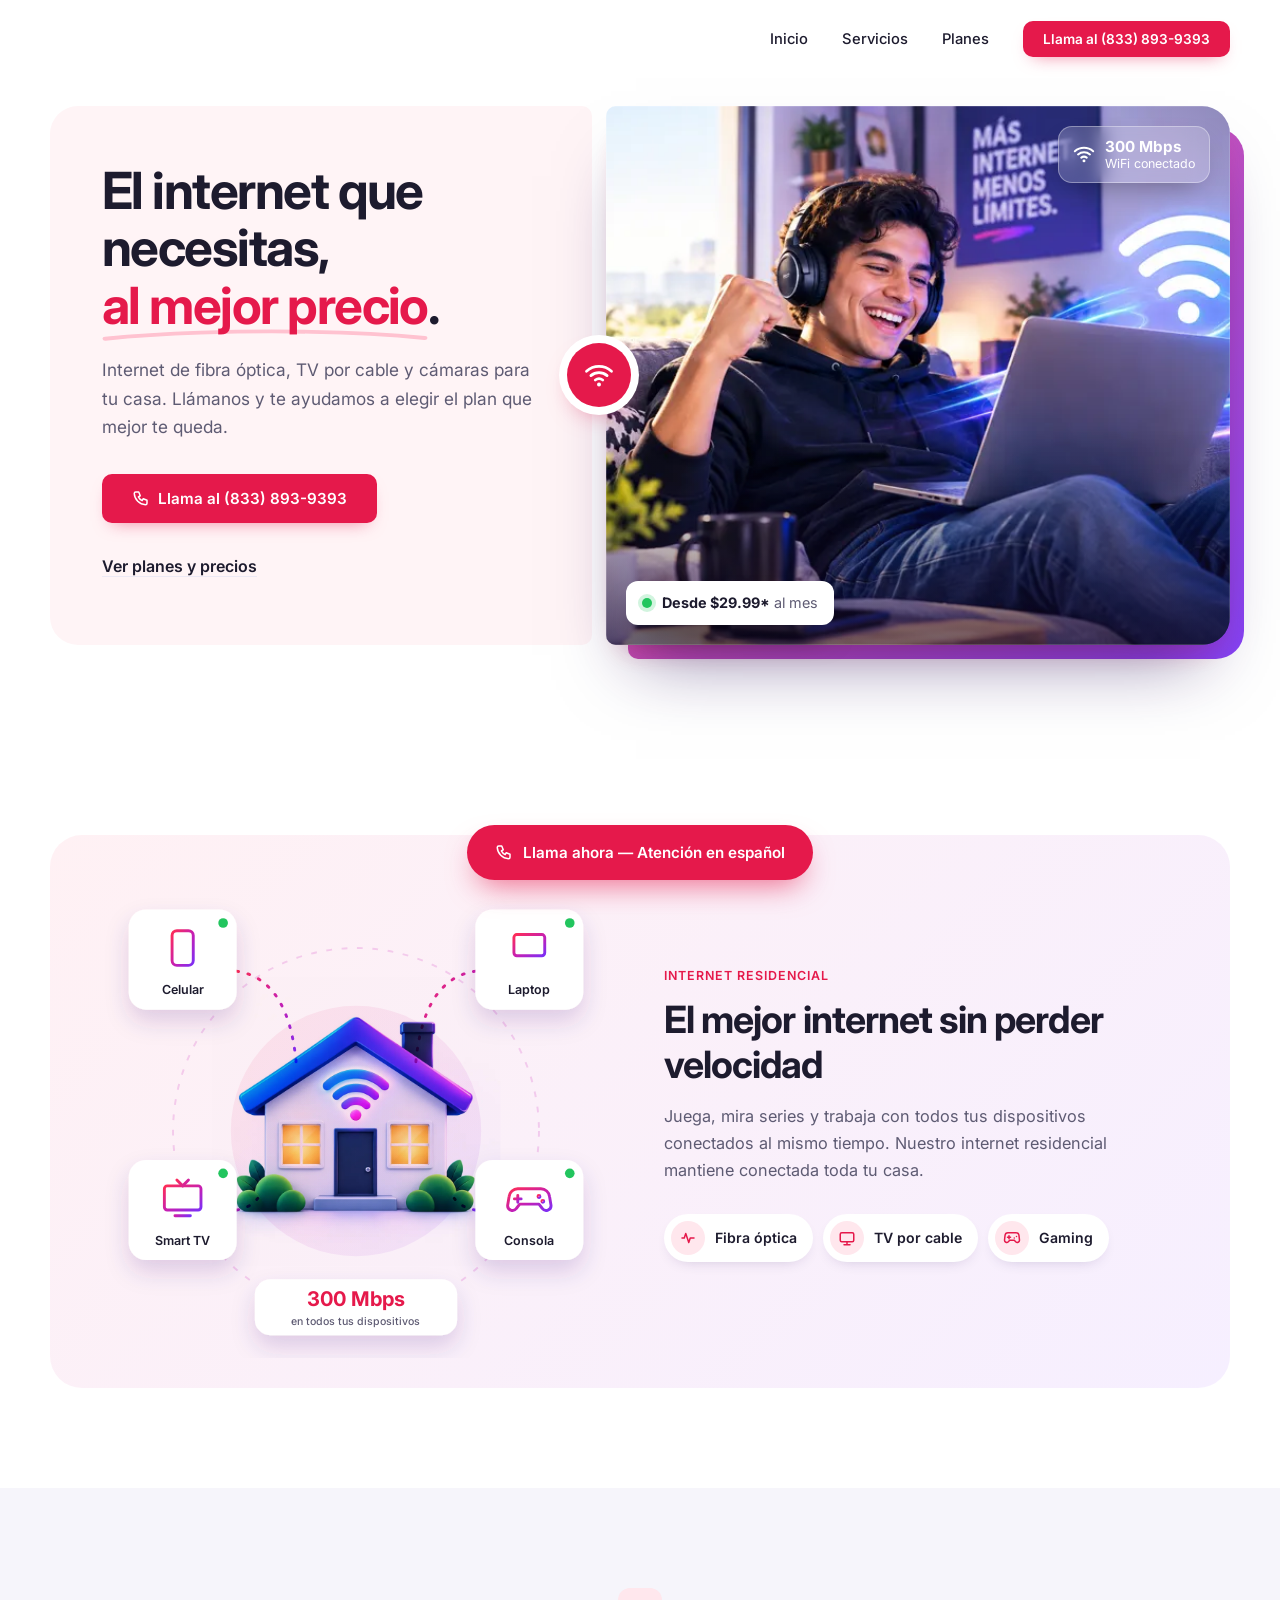
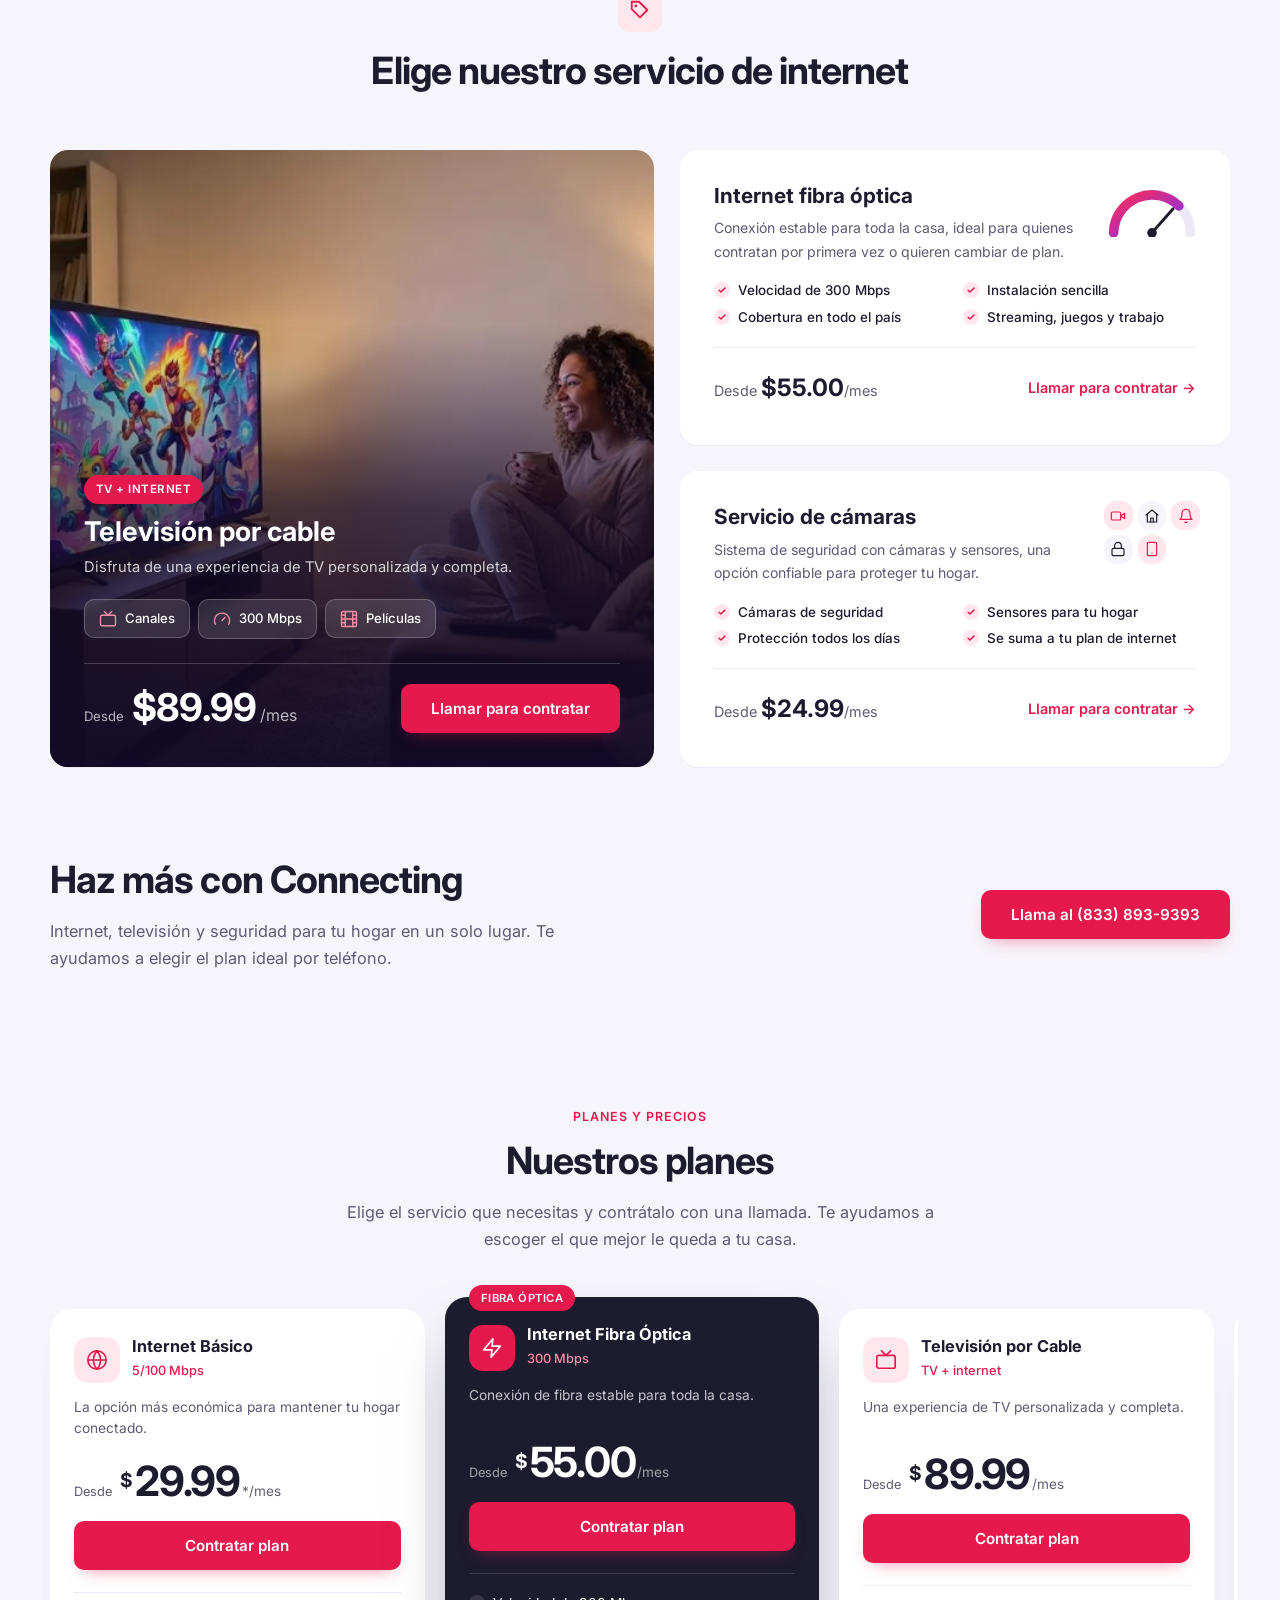
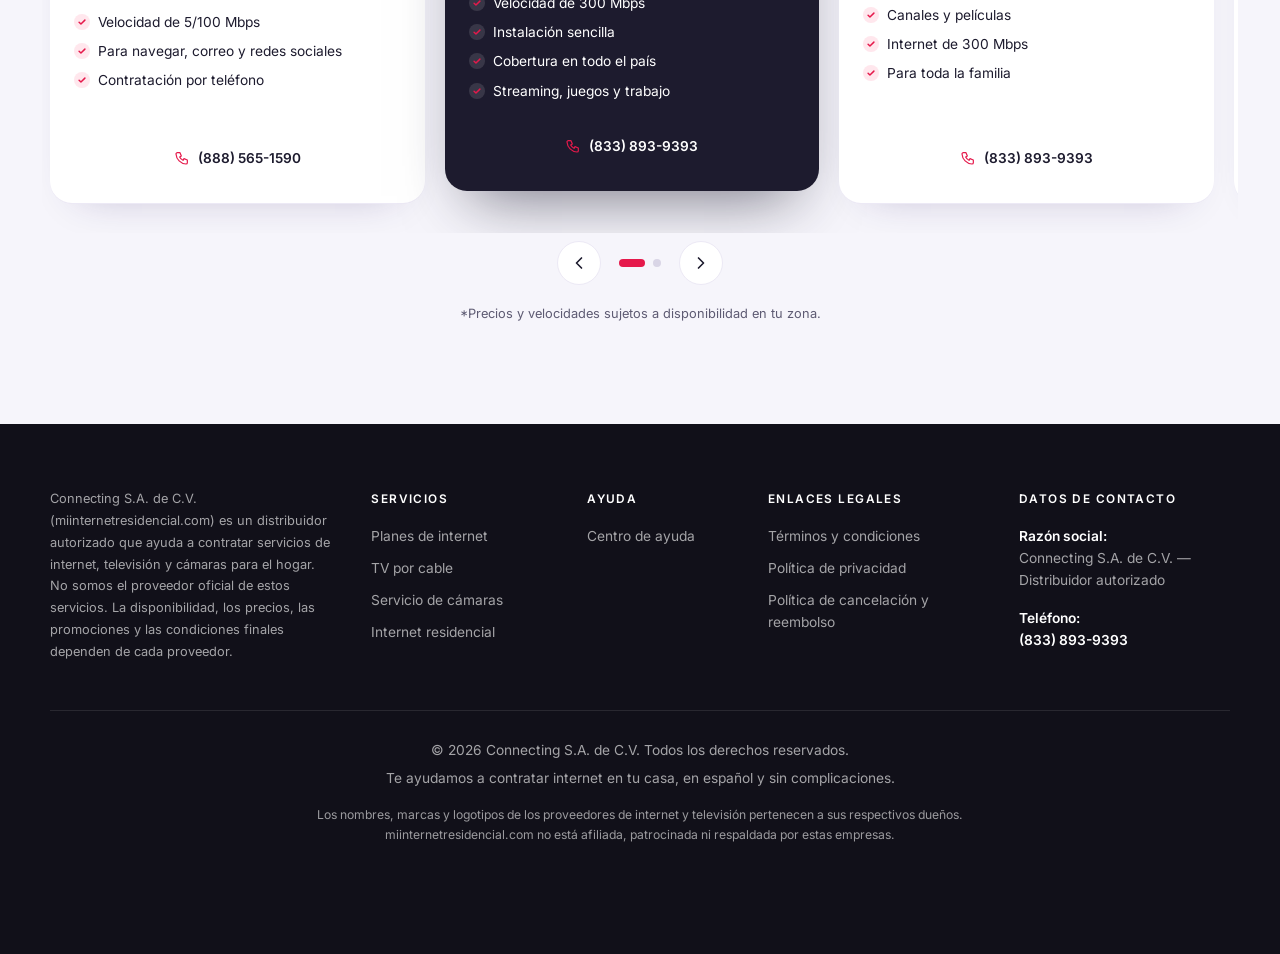
==== commit 71199232: "Mejorar portada en móvil - Botón de llamada visible en el menú del celular (antes quedaba vacío) - F" ====
--- a/index.html
+++ b/index.html
@@ -11,13 +11,14 @@
 <noscript><link rel="stylesheet" href="https://fonts.googleapis.com/css2?family=Inter:wght@400;500;600;700&display=swap"></noscript>
 <link rel="icon" href="favicon.svg" type="image/svg+xml">
 <meta name="theme-color" content="#e5194b">
-<link rel="stylesheet" href="css/styles.css?v=7">
+<link rel="stylesheet" href="css/styles.css?v=9">
 </head>
 <body>
 
 <!-- ============================ NAV ============================ -->
 <nav class="nav" id="nav">
   <div class="container nav__inner">
+    <a class="nav__call" href="tel:+18338939393" data-gtm-ubicacion="nav-movil"><svg viewBox="0 0 24 24" fill="none" stroke="currentColor" stroke-width="2" stroke-linecap="round" stroke-linejoin="round" aria-hidden="true"><path d="M5 4h4l2 5-2.5 1.5a11 11 0 0 0 5 5L15 13l5 2v4a2 2 0 0 1-2 2A16 16 0 0 1 3 6a2 2 0 0 1 2-2"/></svg>(833) 893-9393</a>
     <button class="nav__burger" id="burger" aria-label="Abrir menú" aria-expanded="false">
       <svg width="24" height="24" viewBox="0 0 24 24" fill="none" aria-hidden="true"><path d="M3 6h18M3 12h18M3 18h18" stroke="currentColor" stroke-width="2" stroke-linecap="round"/></svg>
     </button>
@@ -42,7 +43,7 @@
           <svg viewBox="0 0 24 24" width="18" height="18" fill="none" aria-hidden="true"><path d="M5 4h4l2 5-2.5 1.5a11 11 0 0 0 5 5L15 13l5 2v4a2 2 0 0 1-2 2A16 16 0 0 1 3 6a2 2 0 0 1 2-2" stroke="currentColor" stroke-width="2" stroke-linejoin="round"/></svg>
           <span class="lg-only">Llama al (833) 893-9393</span><span class="sm-only">Llamar ahora</span>
         </a>
-        <a class="hero__more" href="#planes">Ver planes y precios</a>
+        <a class="hero__more" href="#planes">Ver planes<span class="lg-only"> y precios</span></a>
       </div>
     </div>
 
@@ -59,7 +60,7 @@
       </div>
       <figcaption class="hero-split__chip">
         <span class="hero-split__dot"></span>
-        <span><strong>Desde $29.99*</strong> al mes</span>
+        <span><strong>Desde $29.99*</strong><span class="lg-only"> al mes</span></span>
       </figcaption>
     </figure>
     <svg width="0" height="0" style="position:absolute" aria-hidden="true">
--- a/css/styles.css
+++ b/css/styles.css
@@ -89,6 +89,8 @@
   background: var(--grad); transition: width .25s;
 }
 .nav__link:hover::after { width: 100%; }
+.nav__call { display: none; align-items: center; gap: 8px; padding: 10px 14px; border-radius: 10px; background: #ffe7ed; color: var(--red); font-weight: 600; font-size: .9rem; }
+.nav__call svg { width: 17px; height: 17px; }
 .nav__burger { display: none; background: none; border: 0; color: var(--ink); cursor: pointer; padding: 8px; }
 
 /* ============================ HERO ============================ */
@@ -459,6 +461,8 @@
   .awards .btn { justify-self: center; }
 
   .nav__burger { display: block; }
+  .nav__inner { justify-content: space-between; height: 66px; }
+  .nav__call { display: inline-flex; }
   .nav__menu {
     position: absolute; top: 100%; left: 0; right: 0;
     flex-direction: column; align-items: stretch; gap: 0; padding: 12px 16px 20px;
@@ -472,25 +476,25 @@
 }
 
 @media (max-width: 600px) {
-  .hero { padding: 36px 0 70px; }
-  .hero-split { grid-template-columns: 1.25fr 1fr; gap: 8px; }
-  .hero-split__text { padding: 26px 18px 26px 16px; border-radius: 20px 6px 6px 20px; }
-  .hero-split__media { --r: 6px 20px 20px 6px; }
-  .hero-split__media::before { inset: 12px -6px -8px 12px; }
+  .hero { padding: 8px 0 56px; }
+  .hero-split { grid-template-columns: 1.15fr 1fr; gap: 6px; }
+  .hero-split__text { padding: 24px 14px 22px 16px; border-radius: 20px 6px 6px 20px; }
+  .hero-split__media { --r: 6px 0 0 6px; margin-right: -16px; }
+  .hero-split__media::before { display: none; }
+  .hero-split__glass { display: none !important; }
+  .hero__more { font-size: .88rem; white-space: nowrap; padding: 12px 0 0; }
   .hero-split__glass { top: 10px; right: 8px; left: 8px; padding: 7px 9px; gap: 6px; font-size: .64rem; }
   .hero-split__glass strong { font-size: .78rem; }
   .hero-split__glass svg { width: 16px; height: 16px; }
   .hero-split__link { left: -4px; width: 40px; height: 40px; box-shadow: 0 0 0 5px #fff, 0 8px 16px -6px rgba(229, 25, 75, .6); }
   .hero-split__link svg { width: 20px; height: 20px; }
-  .hero__title { font-size: 1.38rem; }
+  .hero__title { font-size: 1.42rem; line-height: 1.15; }
   .hero__lead { margin: 14px 0 20px; font-size: .86rem; line-height: 1.55; }
   .lg-only { display: none; }
   .sm-only { display: inline; }
   .hero__actions { flex-direction: column; align-items: stretch; gap: 10px; }
   .hero__actions .btn { padding: 12px 10px; font-size: .82rem; }
-  .hero-split__chip { left: 8px; right: 8px; bottom: 10px; gap: 6px; padding: 7px 9px; font-size: .7rem; }
-  .hero-split__chip { line-height: 1.3; }
-  .hero-split__chip strong { display: block; }
+  .hero-split__chip { left: 10px; right: auto; bottom: 12px; gap: 7px; padding: 8px 11px; font-size: .74rem; white-space: nowrap; }
   .hero-split__dot { width: 7px; height: 7px; flex: none; }
   .combo { grid-template-columns: 1.3fr 1fr; gap: 6px; padding: 22px 14px 22px 6px; border-radius: 22px; }
   .combo .net-illus { margin: 0; }
@@ -537,3 +541,9 @@
 .link-arrow { display: inline-block; }
 .carousel__dot { position: relative; }
 .carousel__dot::after { content: ""; position: absolute; inset: -18px -6px; }
+
+@media (max-width: 380px) {
+  .hero-split__chip { left: 8px; padding: 6px 9px; font-size: .68rem; }
+  .hero-split__dot { display: none; }
+  .nav__call { font-size: .84rem; padding: 9px 12px; }
+}
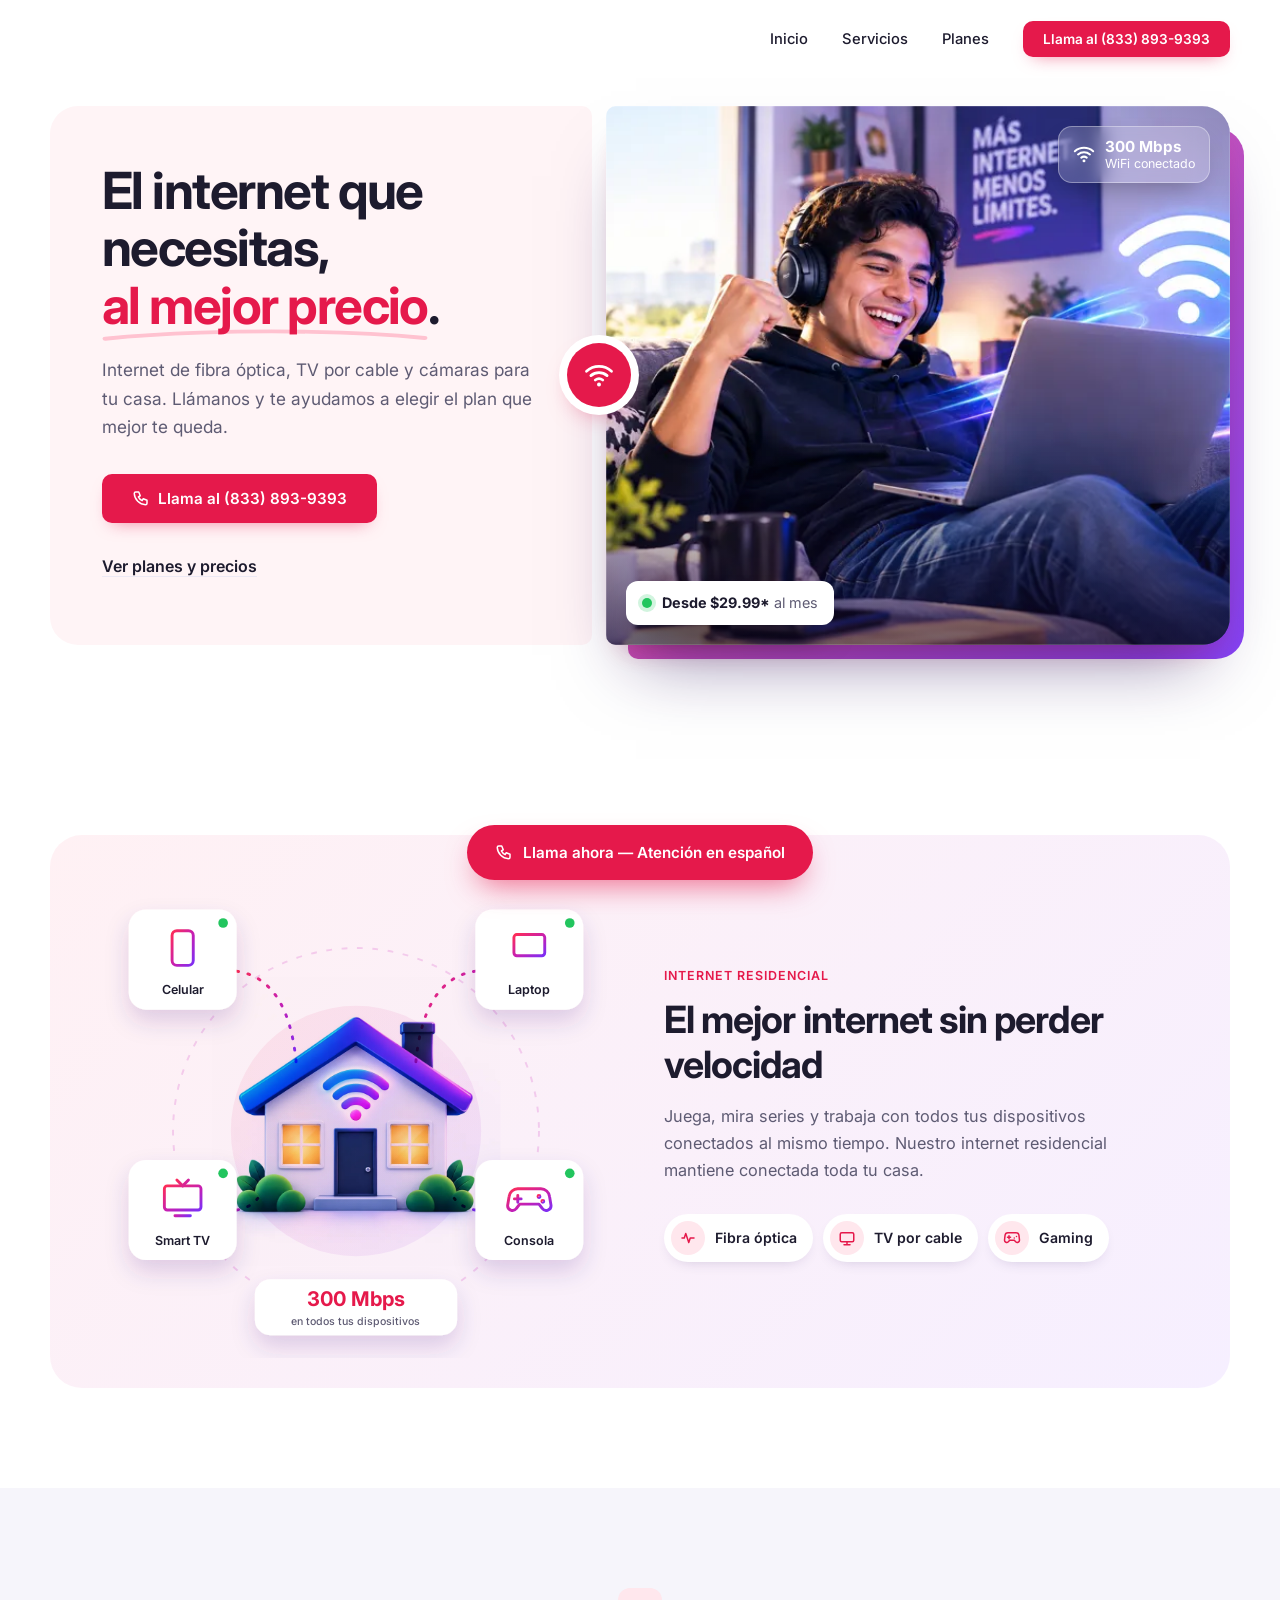
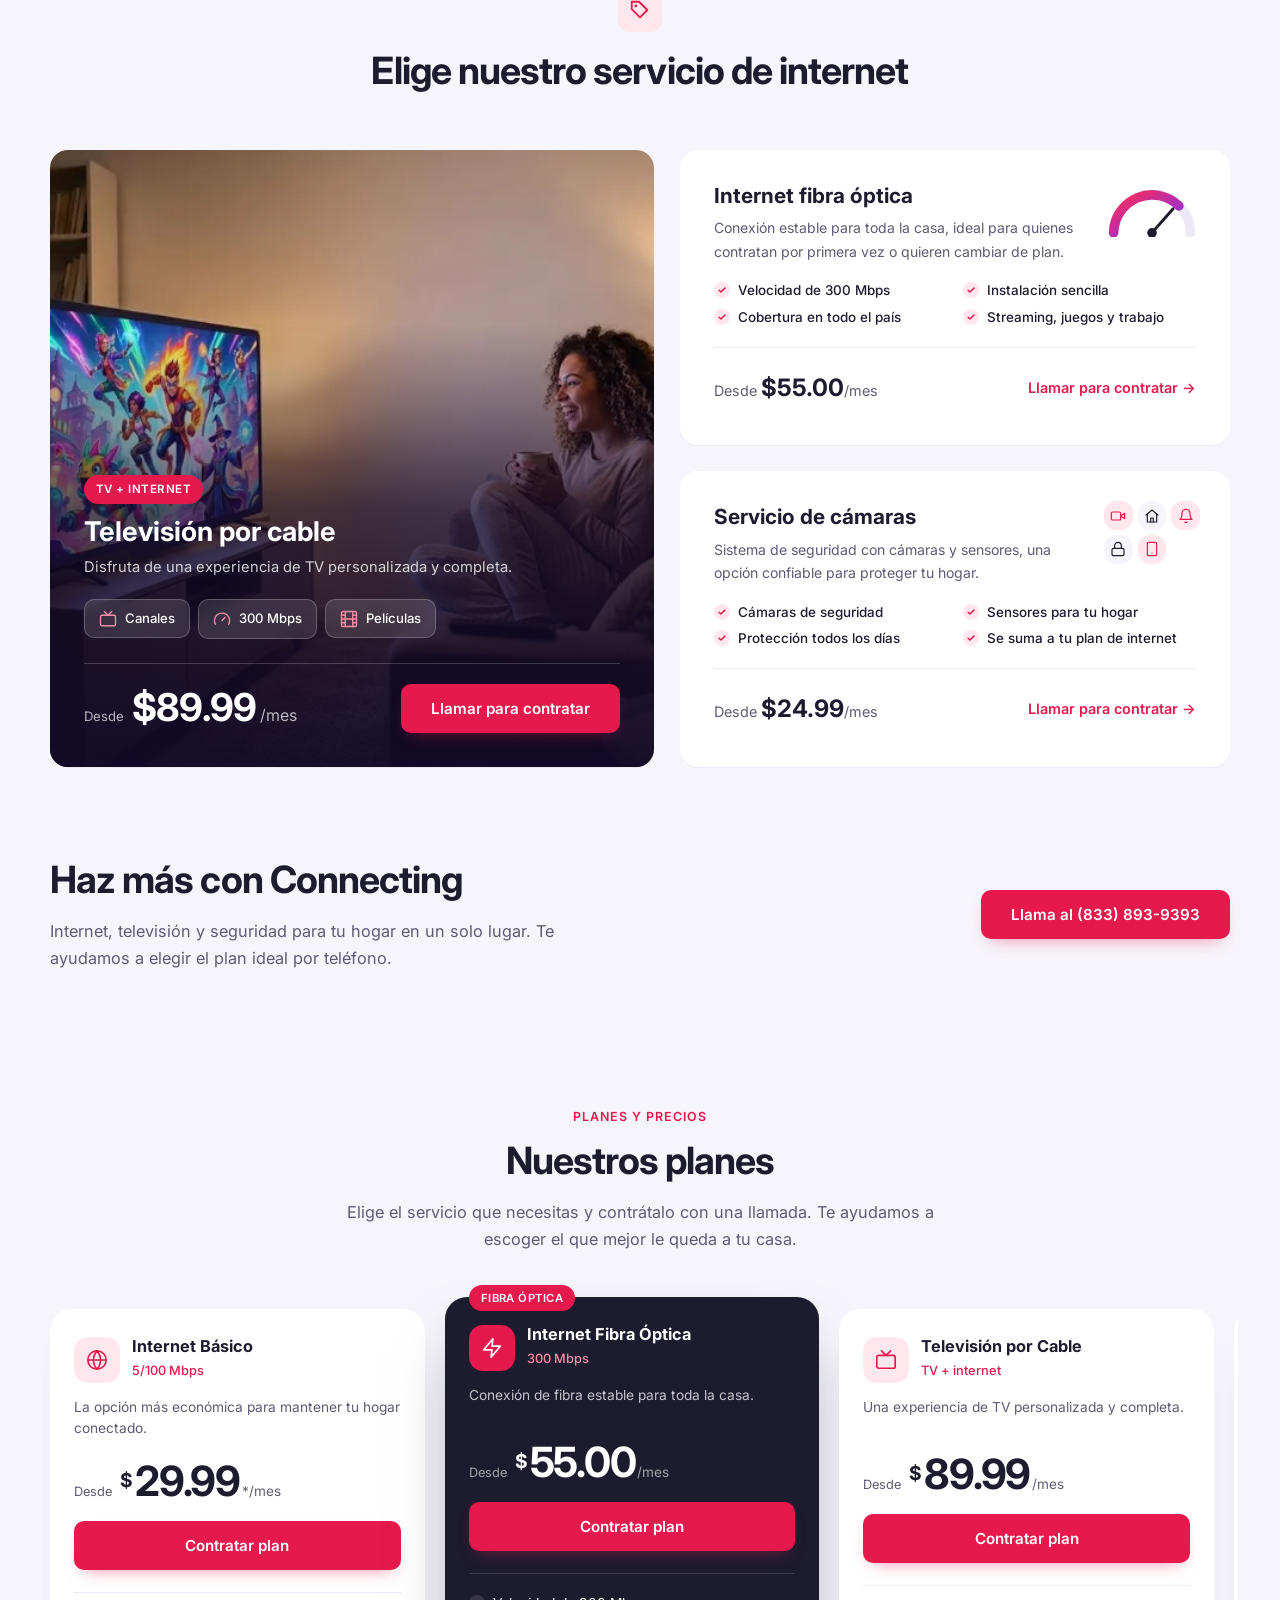
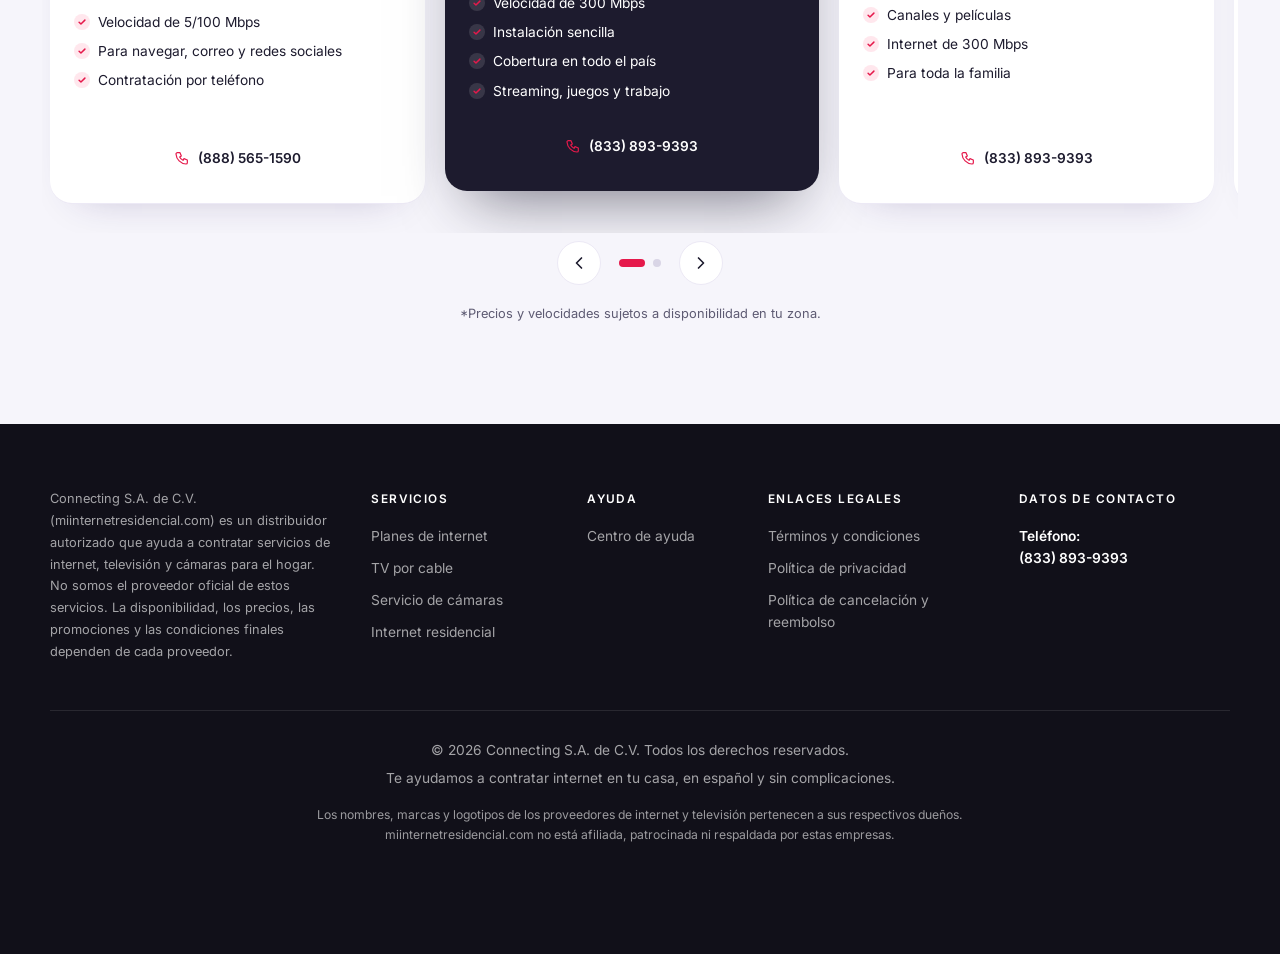
==== commit 9b800fd6: "Quitar razón social del pie de página Co-Authored-By: Claude Opus 5.5 <noreply@anthropic.com>" ====
--- a/index.html
+++ b/index.html
@@ -349,7 +349,6 @@
       </div>
       <div class="footer__col footer__contact">
         <h3>Datos de contacto</h3>
-        <p><strong>Razón social:</strong>Connecting S.A. de C.V. — Distribuidor autorizado</p>
         <p><strong>Teléfono:</strong><a href="tel:+18338939393">(833) 893-9393</a></p>
       </div>
     </div>
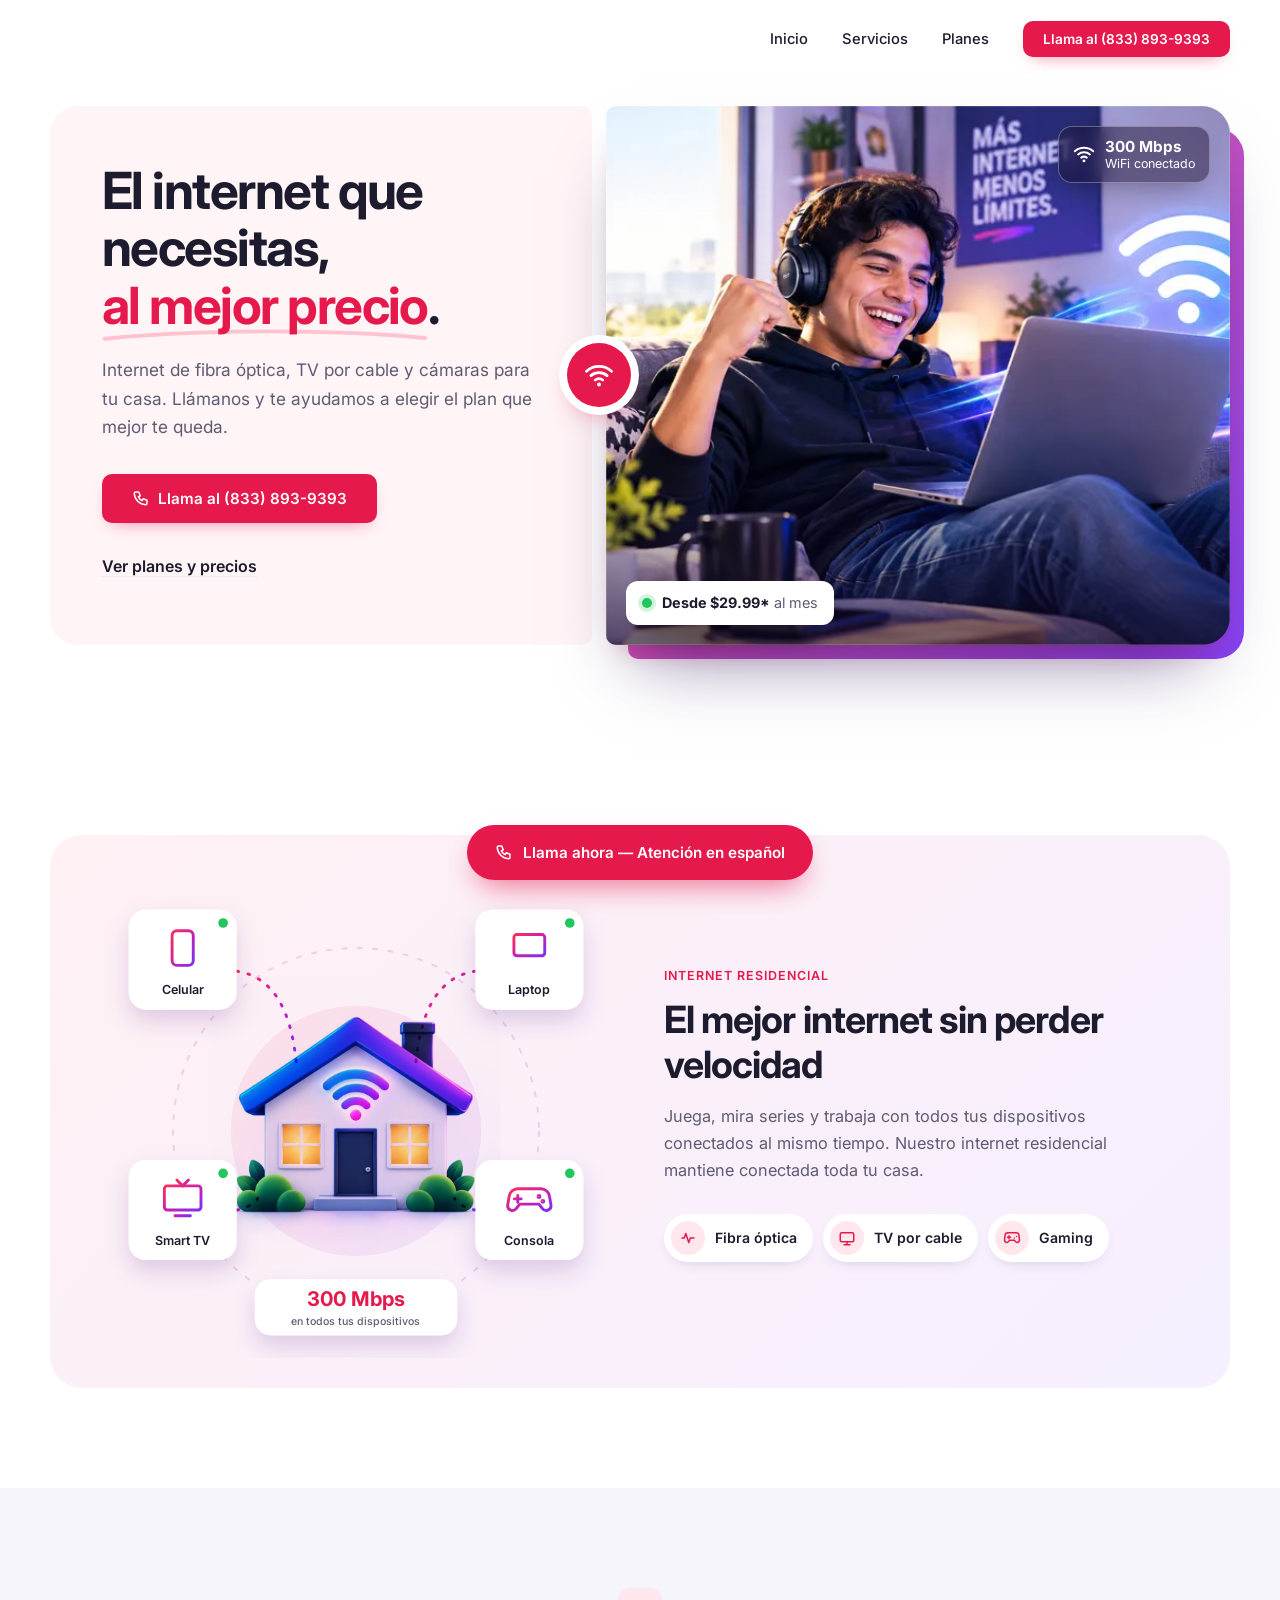
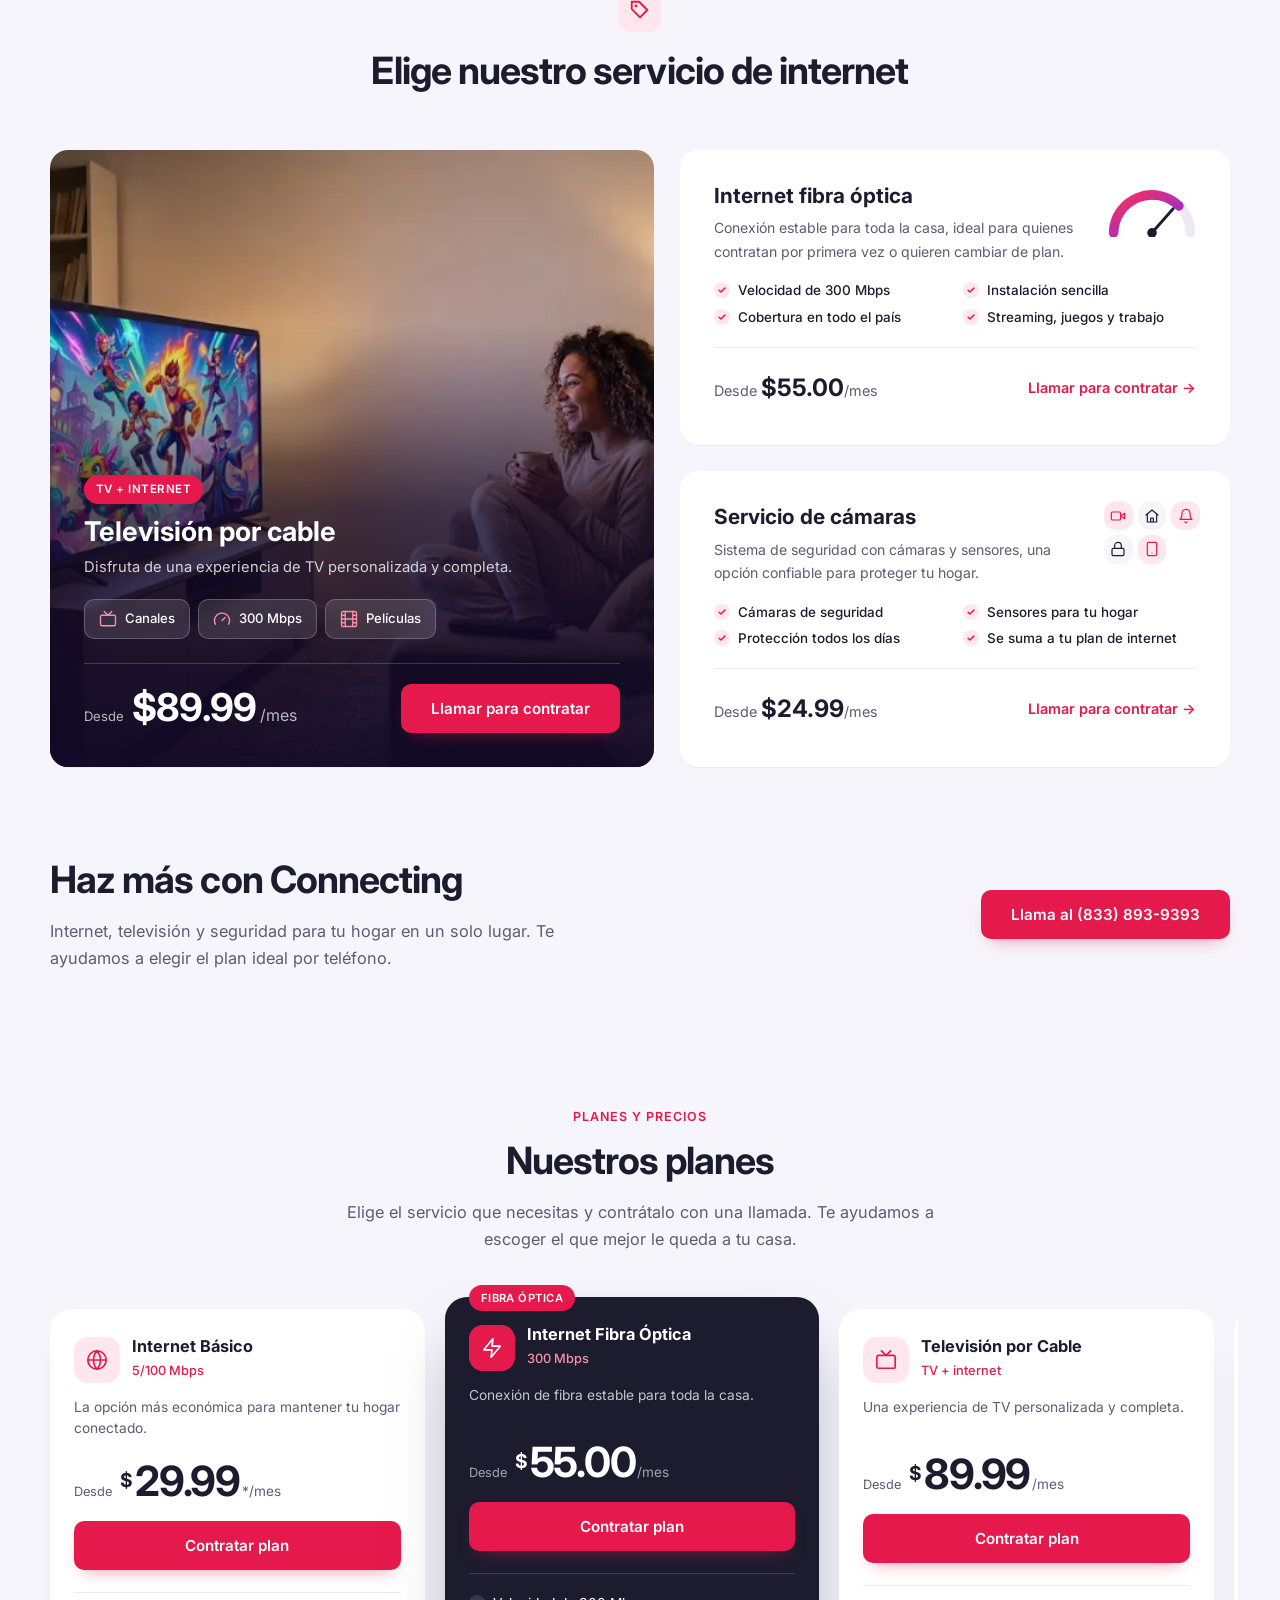
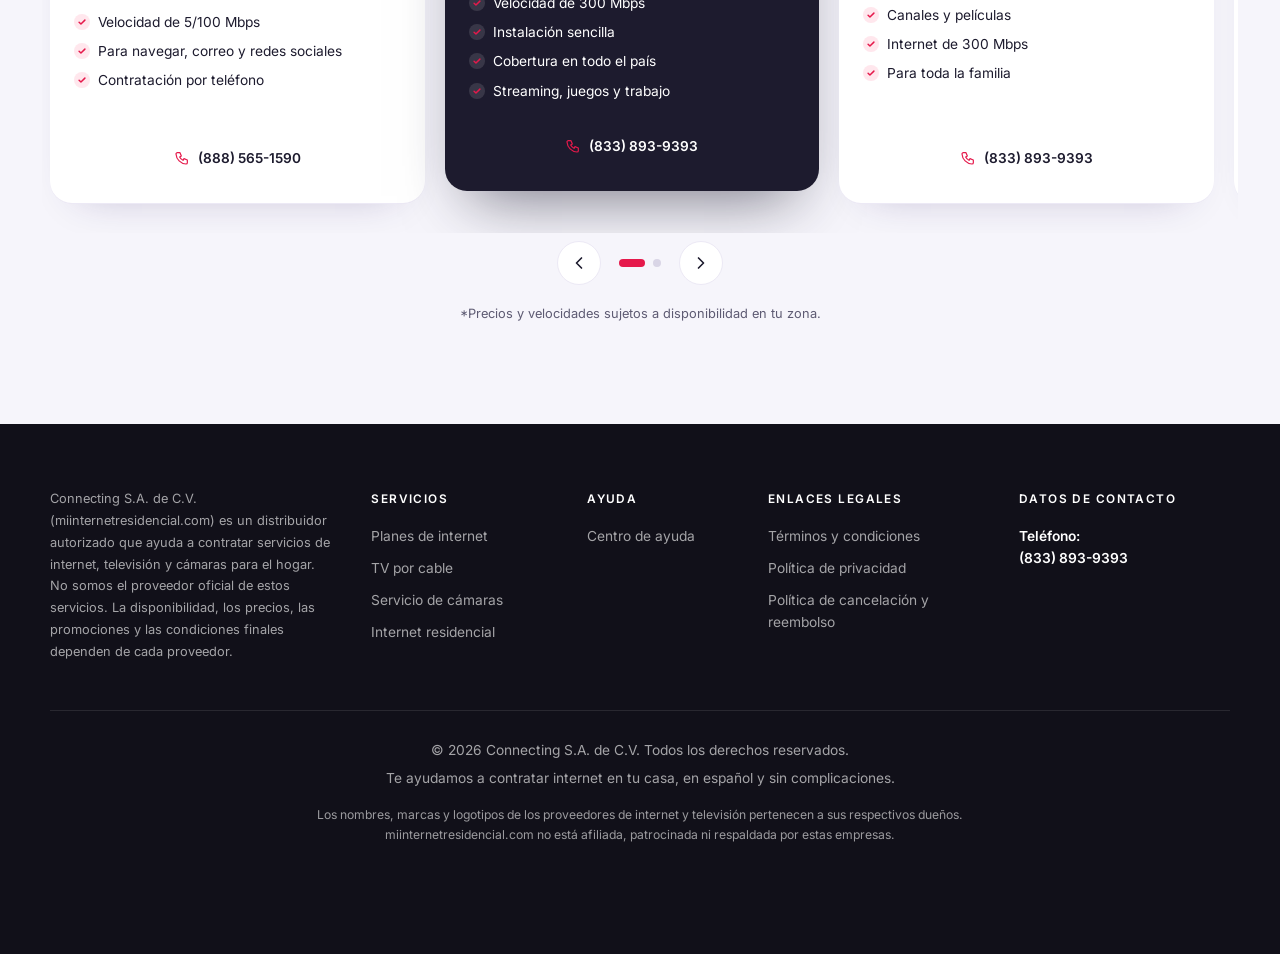
==== commit 60365760: "Portada en celular: foto arriba y texto debajo La foto ahora ocupa todo el ancho arriba y el texto v" ====
--- a/index.html
+++ b/index.html
@@ -11,7 +11,7 @@
 <noscript><link rel="stylesheet" href="https://fonts.googleapis.com/css2?family=Inter:wght@400;500;600;700&display=swap"></noscript>
 <link rel="icon" href="favicon.svg" type="image/svg+xml">
 <meta name="theme-color" content="#e5194b">
-<link rel="stylesheet" href="css/styles.css?v=9">
+<link rel="stylesheet" href="css/styles.css?v=10">
 </head>
 <body>
 
@@ -43,7 +43,7 @@
           <svg viewBox="0 0 24 24" width="18" height="18" fill="none" aria-hidden="true"><path d="M5 4h4l2 5-2.5 1.5a11 11 0 0 0 5 5L15 13l5 2v4a2 2 0 0 1-2 2A16 16 0 0 1 3 6a2 2 0 0 1 2-2" stroke="currentColor" stroke-width="2" stroke-linejoin="round"/></svg>
           <span class="lg-only">Llama al (833) 893-9393</span><span class="sm-only">Llamar ahora</span>
         </a>
-        <a class="hero__more" href="#planes">Ver planes<span class="lg-only"> y precios</span></a>
+        <a class="hero__more" href="#planes">Ver planes y precios</a>
       </div>
     </div>
 
@@ -60,7 +60,7 @@
       </div>
       <figcaption class="hero-split__chip">
         <span class="hero-split__dot"></span>
-        <span><strong>Desde $29.99*</strong><span class="lg-only"> al mes</span></span>
+        <span><strong>Desde $29.99*</strong> al mes</span>
       </figcaption>
     </figure>
     <svg width="0" height="0" style="position:absolute" aria-hidden="true">
--- a/css/styles.css
+++ b/css/styles.css
@@ -164,7 +164,7 @@
   position: absolute; z-index: 2; top: 20px; right: 20px;
   display: flex; align-items: center; gap: 10px;
   padding: 10px 14px; border-radius: 14px;
-  background: rgba(255, 255, 255, .18); border: 1px solid rgba(255, 255, 255, .35);
+  background: rgba(20, 10, 40, .45); border: 1px solid rgba(255, 255, 255, .3);
   backdrop-filter: blur(10px); -webkit-backdrop-filter: blur(10px);
   color: #fff; font-size: .78rem; line-height: 1.25;
   box-shadow: 0 12px 30px -12px rgba(0, 0, 0, .4);
@@ -477,25 +477,24 @@
 
 @media (max-width: 600px) {
   .hero { padding: 8px 0 56px; }
-  .hero-split { grid-template-columns: 1.15fr 1fr; gap: 6px; }
-  .hero-split__text { padding: 24px 14px 22px 16px; border-radius: 20px 6px 6px 20px; }
-  .hero-split__media { --r: 6px 0 0 6px; margin-right: -16px; }
+  /* Celular: foto arriba a todo el ancho y texto debajo, unidos por el círculo WiFi */
+  .hero-split { display: flex; flex-direction: column; gap: 10px; }
+  .hero-split__media { order: -1; min-height: 0; aspect-ratio: 4 / 3; margin: 0; --r: 22px 22px 8px 8px; }
   .hero-split__media::before { display: none; }
-  .hero-split__glass { display: none !important; }
-  .hero__more { font-size: .88rem; white-space: nowrap; padding: 12px 0 0; }
-  .hero-split__glass { top: 10px; right: 8px; left: 8px; padding: 7px 9px; gap: 6px; font-size: .64rem; }
-  .hero-split__glass strong { font-size: .78rem; }
-  .hero-split__glass svg { width: 16px; height: 16px; }
-  .hero-split__link { left: -4px; width: 40px; height: 40px; box-shadow: 0 0 0 5px #fff, 0 8px 16px -6px rgba(229, 25, 75, .6); }
-  .hero-split__link svg { width: 20px; height: 20px; }
-  .hero__title { font-size: 1.42rem; line-height: 1.15; }
-  .hero__lead { margin: 14px 0 20px; font-size: .86rem; line-height: 1.55; }
-  .lg-only { display: none; }
-  .sm-only { display: inline; }
-  .hero__actions { flex-direction: column; align-items: stretch; gap: 10px; }
-  .hero__actions .btn { padding: 12px 10px; font-size: .82rem; }
-  .hero-split__chip { left: 10px; right: auto; bottom: 12px; gap: 7px; padding: 8px 11px; font-size: .74rem; white-space: nowrap; }
-  .hero-split__dot { width: 7px; height: 7px; flex: none; }
+  .hero-split__frame img { object-position: 30% 35%; }
+  .hero-split__text { padding: 38px 22px 26px; border-radius: 8px 8px 22px 22px; }
+  .hero-split__link { left: 50%; top: calc(100% + 5px); width: 50px; height: 50px; box-shadow: 0 0 0 6px #fff, 0 8px 16px -6px rgba(229, 25, 75, .6); }
+  .hero-split__link svg { width: 24px; height: 24px; }
+  .hero-split__glass { top: 12px; right: auto; left: 12px; padding: 8px 12px; gap: 8px; font-size: .7rem; }
+  .hero-split__glass strong { font-size: .85rem; }
+  .hero-split__glass svg { width: 18px; height: 18px; }
+  .hero-split__chip { left: auto; right: 12px; bottom: 14px; gap: 8px; padding: 8px 12px; font-size: .8rem; white-space: nowrap; }
+  .hero__title { font-size: 1.8rem; line-height: 1.15; }
+  .hero__lead { margin: 14px 0 22px; font-size: .98rem; line-height: 1.6; }
+  .hero__actions { flex-direction: column; align-items: stretch; gap: 6px; }
+  .hero__actions .btn { padding: 15px 16px; font-size: .98rem; }
+  .hero__more { text-align: center; font-size: .92rem; white-space: nowrap; padding: 12px 0 0; }
+  .hero-split__dot { width: 8px; height: 8px; flex: none; }
   .combo { grid-template-columns: 1.3fr 1fr; gap: 6px; padding: 22px 14px 22px 6px; border-radius: 22px; }
   .combo .net-illus { margin: 0; }
   .combo .net-illus text:not(.net-stat):not(.net-stat-sub) { display: none; }
@@ -543,7 +542,5 @@
 .carousel__dot::after { content: ""; position: absolute; inset: -18px -6px; }
 
 @media (max-width: 380px) {
-  .hero-split__chip { left: 8px; padding: 6px 9px; font-size: .68rem; }
-  .hero-split__dot { display: none; }
   .nav__call { font-size: .84rem; padding: 9px 12px; }
 }
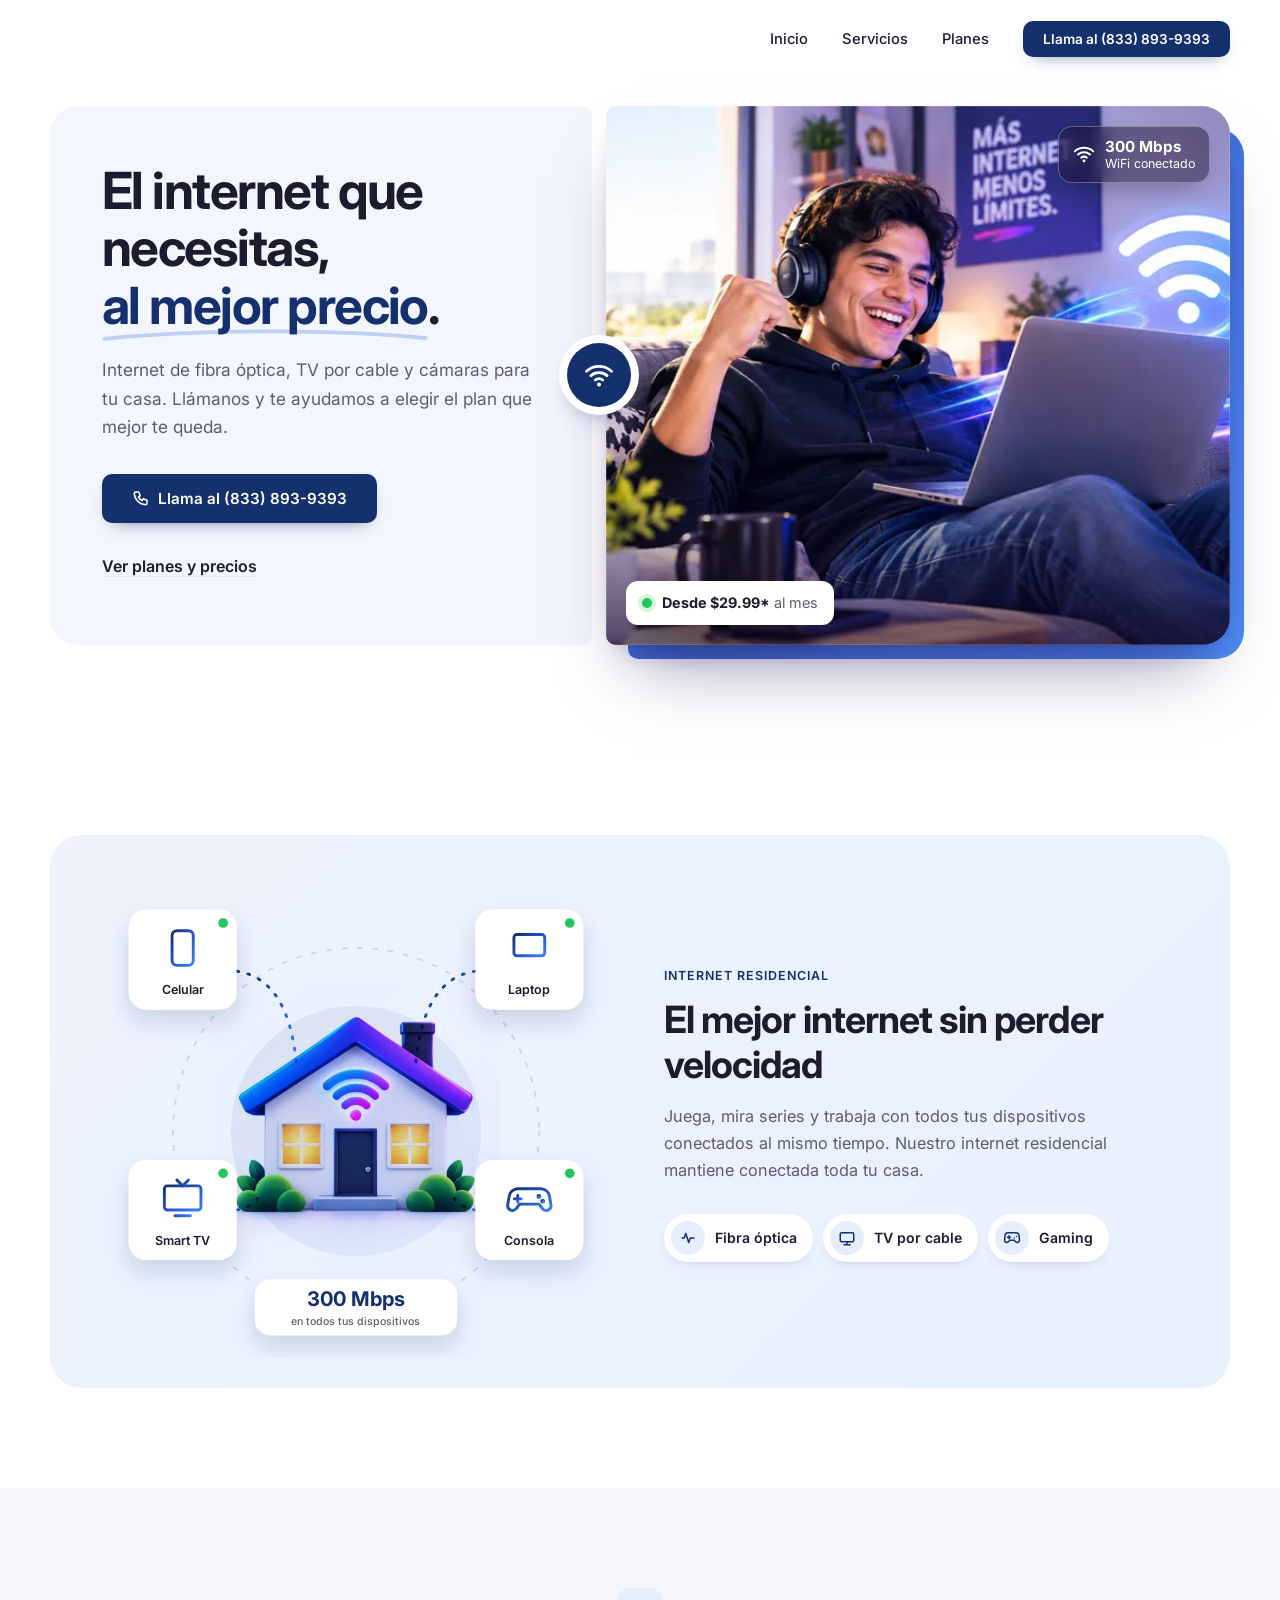
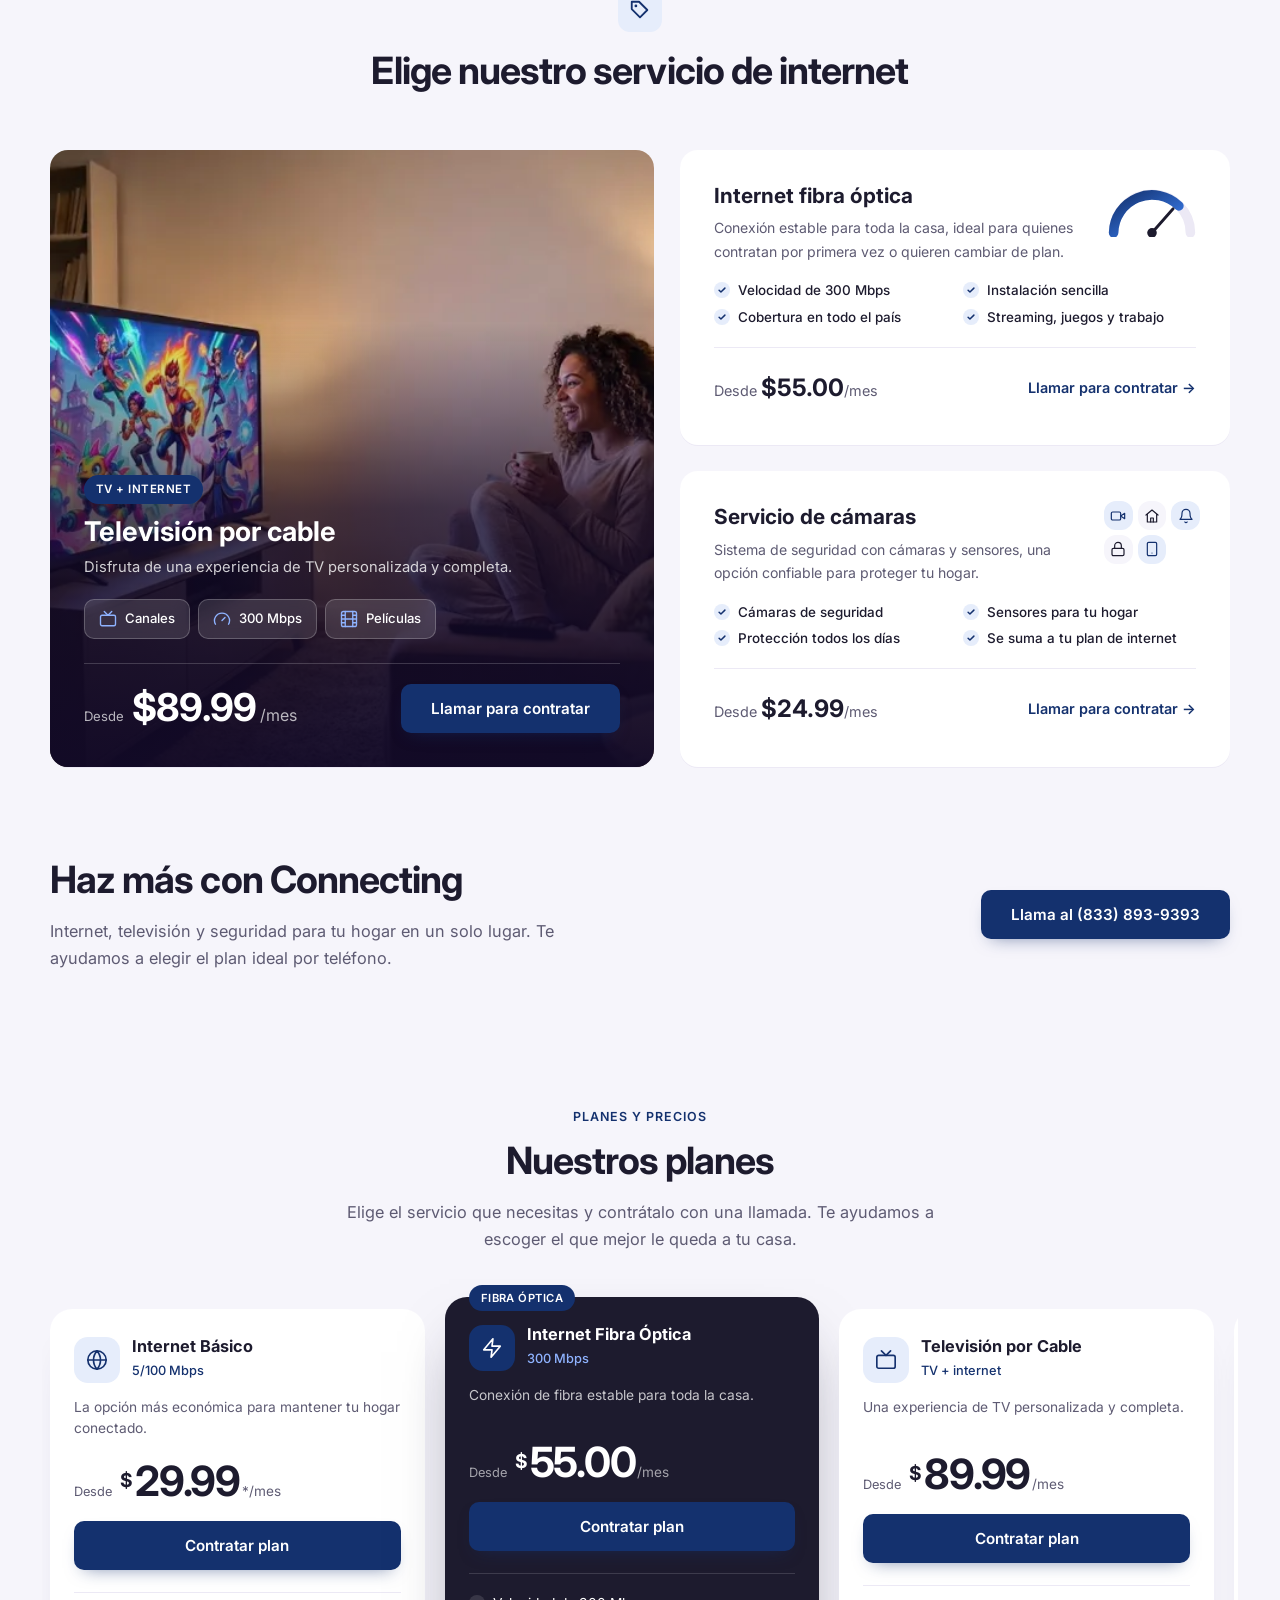
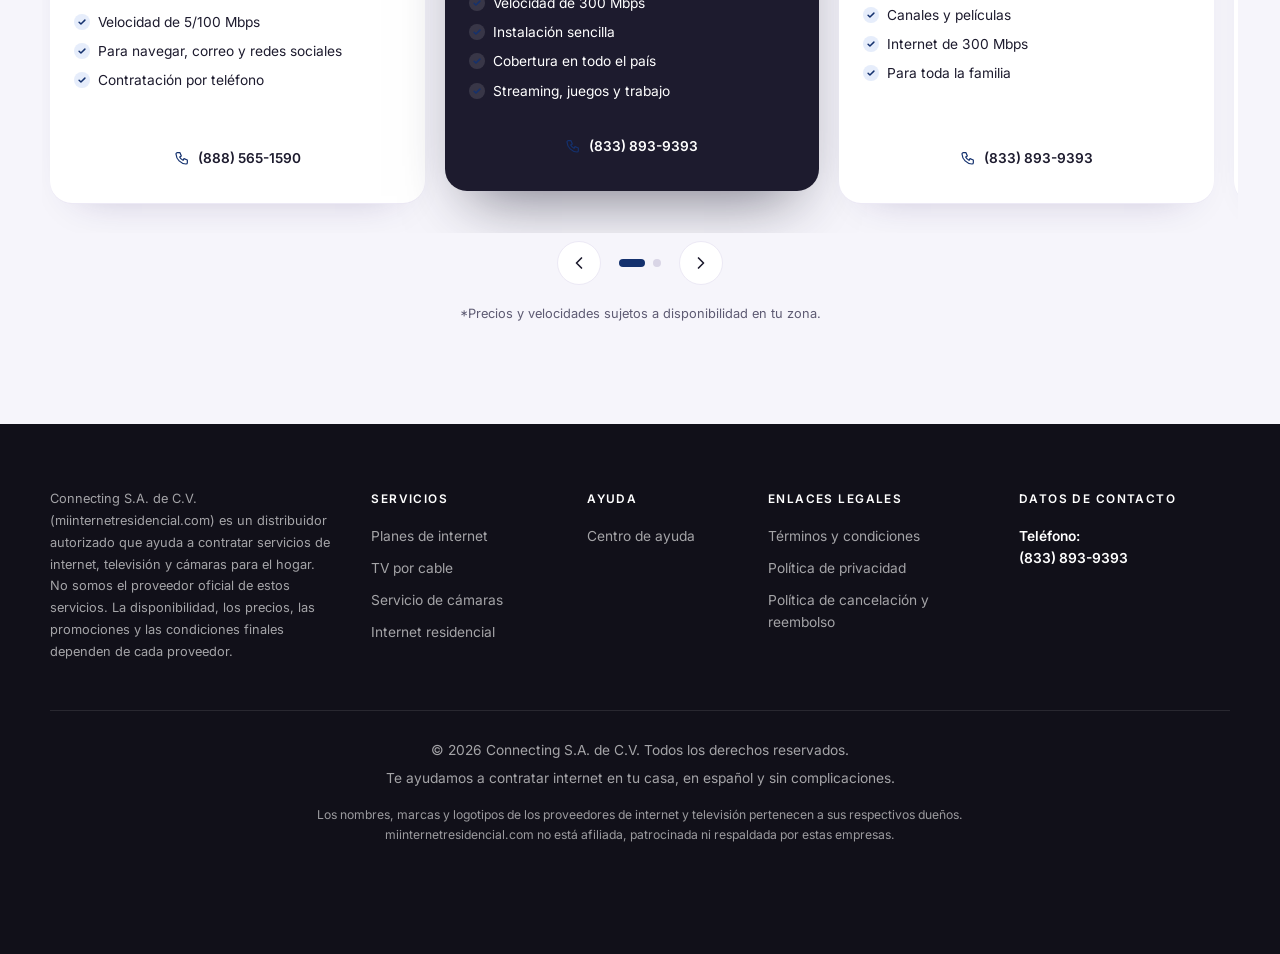
==== commit c89b17ae: "Cambiar paleta a azul marino y mostrar botón flotante al hacer scroll Co-Authored-By: Claude Opus 5." ====
--- a/index.html
+++ b/index.html
@@ -10,7 +10,7 @@
 <link rel="preload" as="style" href="https://fonts.googleapis.com/css2?family=Inter:wght@400;500;600;700&display=swap" onload="this.onload=null;this.rel='stylesheet'">
 <noscript><link rel="stylesheet" href="https://fonts.googleapis.com/css2?family=Inter:wght@400;500;600;700&display=swap"></noscript>
 <link rel="icon" href="favicon.svg" type="image/svg+xml">
-<meta name="theme-color" content="#e5194b">
+<meta name="theme-color" content="#14316e">
 <link rel="stylesheet" href="css/styles.css?v=10">
 </head>
 <body>
@@ -64,7 +64,7 @@
       </figcaption>
     </figure>
     <svg width="0" height="0" style="position:absolute" aria-hidden="true">
-      <defs><linearGradient id="g1" x1="0" y1="0" x2="1" y2="1"><stop offset="0" stop-color="#ff2d55"/><stop offset="1" stop-color="#7b2ff7"/></linearGradient></defs>
+      <defs><linearGradient id="g1" x1="0" y1="0" x2="1" y2="1"><stop offset="0" stop-color="#14316e"/><stop offset="1" stop-color="#3b82f6"/></linearGradient></defs>
     </svg>
   </div>
 </header>
@@ -96,12 +96,12 @@
     <div class="net-illus reveal">
       <svg viewBox="0 0 540 500" role="img" aria-label="Casa conectada a internet con celular, laptop, smart TV y consola">
         <defs>
-          <linearGradient id="gNet" x1="0" y1="0" x2="1" y2="1"><stop offset="0" stop-color="#ff2d55"/><stop offset=".55" stop-color="#c51fb4"/><stop offset="1" stop-color="#7b2ff7"/></linearGradient>
-          <linearGradient id="gBg" x1="0" y1="0" x2="1" y2="1"><stop offset="0" stop-color="#fff1f4"/><stop offset="1" stop-color="#f1eaff"/></linearGradient>
-          <filter id="fShadow" x="-30%" y="-30%" width="160%" height="170%"><feDropShadow dx="0" dy="12" stdDeviation="12" flood-color="#3c1e78" flood-opacity=".16"/></filter>
+          <linearGradient id="gNet" x1="0" y1="0" x2="1" y2="1"><stop offset="0" stop-color="#14316e"/><stop offset=".55" stop-color="#2557c7"/><stop offset="1" stop-color="#3b82f6"/></linearGradient>
+          <linearGradient id="gBg" x1="0" y1="0" x2="1" y2="1"><stop offset="0" stop-color="#eef3fd"/><stop offset="1" stop-color="#e8f1ff"/></linearGradient>
+          <filter id="fShadow" x="-30%" y="-30%" width="160%" height="170%"><feDropShadow dx="0" dy="12" stdDeviation="12" flood-color="#14316e" flood-opacity=".16"/></filter>
         </defs>
 
-        <circle class="net-ring" cx="270" cy="270" r="190" fill="none" stroke="#c51fb4" stroke-opacity=".18" stroke-width="2" stroke-dasharray="6 10"/>
+        <circle class="net-ring" cx="270" cy="270" r="190" fill="none" stroke="#2557c7" stroke-opacity=".18" stroke-width="2" stroke-dasharray="6 10"/>
         <circle cx="270" cy="270" r="130" fill="url(#gNet)" opacity=".08"/>
 
         <!-- Conexiones -->
@@ -360,7 +360,7 @@
   </div>
 </footer>
 
-<a class="call-float" href="tel:+18338939393" data-gtm-ubicacion="flotante"><svg viewBox="0 0 24 24" fill="none" stroke="currentColor" stroke-width="2" stroke-linecap="round" stroke-linejoin="round" aria-hidden="true"><path d="M5 4h4l2 5-2.5 1.5a11 11 0 0 0 5 5L15 13l5 2v4a2 2 0 0 1-2 2A16 16 0 0 1 3 6a2 2 0 0 1 2-2"/></svg><span>Llama ahora — Atención en español</span></a>
+<a class="call-float" data-reveal href="tel:+18338939393" data-gtm-ubicacion="flotante"><svg viewBox="0 0 24 24" fill="none" stroke="currentColor" stroke-width="2" stroke-linecap="round" stroke-linejoin="round" aria-hidden="true"><path d="M5 4h4l2 5-2.5 1.5a11 11 0 0 0 5 5L15 13l5 2v4a2 2 0 0 1-2 2A16 16 0 0 1 3 6a2 2 0 0 1 2-2"/></svg><span>Llama ahora — Atención en español</span></a>
 
 <script src="js/main.js?v=4" defer></script>
 </body>
--- a/css/styles.css
+++ b/css/styles.css
@@ -1,9 +1,9 @@
 /* ============================ TOKENS ============================ */
 :root {
-  --red: #e5194b;
-  --red-dark: #c3103c;
-  --purple: #7b2ff7;
-  --grad: linear-gradient(135deg, var(--red) 0%, #c51fb4 55%, var(--purple) 100%);
+  --navy: #14316e;
+  --navy-dark: #0c1f4a;
+  --sky: #3b82f6;
+  --grad: linear-gradient(135deg, var(--navy) 0%, #2557c7 55%, var(--sky) 100%);
   --ink: #1d1b2e;
   --text: #5e5b73;
   --line: #ece9f5;
@@ -11,7 +11,7 @@
   --white: #fff;
   --radius: 18px;
   --shadow: 0 18px 45px -18px rgba(60, 30, 120, .25);
-  --shadow-red: 0 8px 18px -10px rgba(229, 25, 75, .6);
+  --shadow-navy: 0 8px 18px -10px rgba(20, 49, 110, .6);
 }
 
 *, *::before, *::after { box-sizing: border-box; }
@@ -42,12 +42,12 @@
 .lead--center { margin-inline: auto; max-width: 600px; }
 .eyebrow {
   display: inline-block; margin-bottom: 10px;
-  font-size: .78rem; font-weight: 600; color: var(--red); letter-spacing: .08em; text-transform: uppercase;
+  font-size: .78rem; font-weight: 600; color: var(--navy); letter-spacing: .08em; text-transform: uppercase;
 }
 .section-head { margin-bottom: 56px; }
 .icon-pill {
   display: inline-grid; place-items: center; width: 44px; height: 44px; margin-bottom: 16px;
-  border-radius: 12px; background: #ffe7ed; color: var(--red);
+  border-radius: 12px; background: #e6edfb; color: var(--navy);
 }
 .icon-pill svg { width: 22px; height: 22px; }
 
@@ -55,16 +55,16 @@
 .btn {
   display: inline-flex; align-items: center; justify-content: center; gap: 8px;
   padding: 15px 30px; border: 0; border-radius: 10px; cursor: pointer;
-  background: var(--red);
+  background: var(--navy);
   color: #fff; font: 600 .95rem "Inter", sans-serif;
-  box-shadow: var(--shadow-red);
+  box-shadow: var(--shadow-navy);
   transition: transform .2s, background-color .2s;
 }
-.btn:hover { transform: translateY(-1px); background: var(--red-dark); }
+.btn:hover { transform: translateY(-1px); background: var(--navy-dark); }
 .btn--ghost { background: transparent; color: var(--ink); box-shadow: inset 0 0 0 2px var(--line); }
 .btn--ghost:hover { background: transparent; box-shadow: inset 0 0 0 2px var(--ink); }
 .btn--sm { padding: 10px 20px; font-size: .85rem; }
-.link-arrow { display: inline-block; margin-top: 14px; font-weight: 600; font-size: .9rem; color: var(--red); }
+.link-arrow { display: inline-block; margin-top: 14px; font-weight: 600; font-size: .9rem; color: var(--navy); }
 .link-arrow::after { content: " →"; transition: margin .2s; }
 .link-arrow:hover::after { margin-left: 4px; }
 
@@ -78,8 +78,8 @@
 .nav__inner { display: flex; align-items: center; justify-content: flex-end; height: 78px; }
 .logo { display: flex; align-items: center; gap: 10px; font-size: 1.2rem; font-weight: 700; color: var(--ink); letter-spacing: -.02em; }
 .logo__text { font-weight: inherit; }
-.logo__text span { color: var(--red); }
-.logo__mark { display: grid; place-items: center; width: 38px; height: 38px; border-radius: 10px; background: var(--red); }
+.logo__text span { color: var(--navy); }
+.logo__mark { display: grid; place-items: center; width: 38px; height: 38px; border-radius: 10px; background: var(--navy); }
 .logo__mark svg { width: 22px; height: 22px; }
 .logo--light { color: #fff; }
 .nav__menu { display: flex; align-items: center; gap: 34px; }
@@ -89,7 +89,7 @@
   background: var(--grad); transition: width .25s;
 }
 .nav__link:hover::after { width: 100%; }
-.nav__call { display: none; align-items: center; gap: 8px; padding: 10px 14px; border-radius: 10px; background: #ffe7ed; color: var(--red); font-weight: 600; font-size: .9rem; }
+.nav__call { display: none; align-items: center; gap: 8px; padding: 10px 14px; border-radius: 10px; background: #e6edfb; color: var(--navy); font-weight: 600; font-size: .9rem; }
 .nav__call svg { width: 17px; height: 17px; }
 .nav__burger { display: none; background: none; border: 0; color: var(--ink); cursor: pointer; padding: 8px; }
 
@@ -97,26 +97,26 @@
 .hero { position: relative; padding: 28px 0 90px; }
 .hero__wave {
   position: absolute; right: -10%; top: -20%; width: 70%; height: 140%;
-  background: radial-gradient(closest-side, rgba(255, 45, 85, .12), transparent 70%),
-              radial-gradient(closest-side at 70% 60%, rgba(123, 47, 247, .12), transparent 70%);
+  background: radial-gradient(closest-side, rgba(37, 87, 199, .12), transparent 70%),
+              radial-gradient(closest-side at 70% 60%, rgba(59, 130, 246, .12), transparent 70%);
   pointer-events: none;
 }
 .hero__inner { position: relative; display: grid; grid-template-columns: 1fr 1.05fr; align-items: center; gap: 40px; }
 .hero__title { font-size: clamp(2rem, 4.4vw, 3.2rem); font-weight: 700; letter-spacing: -.03em; line-height: 1.12; }
 .nowrap { white-space: nowrap; }
-.mark { position: relative; z-index: 0; display: inline-block; white-space: nowrap; color: var(--red); }
-.mark svg { position: absolute; left: 0; bottom: -.18em; width: 100%; height: .3em; color: #ffc2d0; z-index: -1; }
+.mark { position: relative; z-index: 0; display: inline-block; white-space: nowrap; color: var(--navy); }
+.mark svg { position: absolute; left: 0; bottom: -.18em; width: 100%; height: .3em; color: #bfd0f2; z-index: -1; }
 .hero__lead { margin: 22px 0 32px; font-size: 1.08rem; max-width: 470px; }
 .hero__note { margin-top: 22px; font-size: .9rem; }
 .hero__note strong { color: var(--ink); }
 .btn--call svg { width: 18px; height: 18px; }
 .sm-only { display: none; }
 .hero__more { font-weight: 600; color: var(--ink); text-decoration: underline; text-decoration-color: var(--line); text-underline-offset: 4px; padding: 10px 0; }
-.hero__more:hover { color: var(--red); text-decoration-color: var(--red); }
+.hero__more:hover { color: var(--navy); text-decoration-color: var(--navy); }
 .hero__actions { display: flex; flex-wrap: wrap; align-items: center; gap: 20px; }
 .hero__phone { font-size: .95rem; }
 .hero__phone strong { color: var(--ink); }
-.hero__phone:hover strong { color: var(--red); }
+.hero__phone:hover strong { color: var(--navy); }
 .checklist { list-style: none; padding: 0; margin: 28px 0 34px; display: grid; gap: 12px; }
 .checklist li { display: flex; align-items: center; gap: 12px; font-weight: 500; color: var(--ink); }
 .checklist li::before {
@@ -128,7 +128,7 @@
 .hero-split__text {
   display: flex; flex-direction: column; justify-content: center;
   padding: 56px 56px 56px 52px; border-radius: 28px 10px 10px 28px;
-  background: #fff4f6;
+  background: #f3f6fd;
 }
 .hero-split__media {
   --r: 10px 28px 28px 10px;
@@ -138,12 +138,12 @@
 .hero-split__media::before {
   content: ""; position: absolute; inset: 22px -14px -14px 22px; z-index: -1;
   border-radius: var(--r);
-  background: linear-gradient(135deg, #ff4d73, #7b2ff7);
+  background: linear-gradient(135deg, #1e40af, #3b82f6);
   opacity: .9; filter: blur(.5px);
 }
 .hero-split__frame {
   position: absolute; inset: 0; overflow: hidden; border-radius: var(--r);
-  box-shadow: 0 40px 70px -30px rgba(40, 15, 90, .55), 0 18px 30px -18px rgba(229, 25, 75, .35);
+  box-shadow: 0 40px 70px -30px rgba(40, 15, 90, .55), 0 18px 30px -18px rgba(20, 49, 110, .35);
   transform: rotateY(var(--ry, 0deg)) rotateX(var(--rx, 0deg));
   transition: transform .4s ease;
 }
@@ -176,7 +176,7 @@
   position: absolute; z-index: 3; left: -7px; top: 50%;
   transform: translate(-50%, -50%);
   display: grid; place-items: center; width: 64px; height: 64px; border-radius: 50%;
-  background: var(--red); box-shadow: 0 0 0 8px #fff, 0 12px 26px -8px rgba(229, 25, 75, .6);
+  background: var(--navy); box-shadow: 0 0 0 8px #fff, 0 12px 26px -8px rgba(20, 49, 110, .6);
 }
 .hero-split__link svg { width: 30px; height: 30px; }
 .hero-split__chip {
@@ -197,7 +197,7 @@
 .split { display: grid; grid-template-columns: 1fr 1fr; gap: 70px; align-items: center; }
 .combo {
   padding: 56px; gap: 48px; border-radius: 32px;
-  background: linear-gradient(135deg, #fff1f4 0%, #f6efff 100%);
+  background: linear-gradient(135deg, #eef3fd 0%, #e8f1ff 100%);
 }
 .combo .net-illus { order: -1; }
 .mini-features { display: flex; flex-wrap: wrap; gap: 10px; margin-top: 30px; }
@@ -209,13 +209,13 @@
   transition: transform .2s;
 }
 .mini-feature:hover { transform: translateY(-2px); }
-.mini-feature__icon { display: grid; place-items: center; width: 34px; height: 34px; border-radius: 50%; background: #ffe7ed; color: var(--red); }
+.mini-feature__icon { display: grid; place-items: center; width: 34px; height: 34px; border-radius: 50%; background: #e6edfb; color: var(--navy); }
 .mini-feature__icon svg { width: 18px; height: 18px; }
 
 .net-illus { margin: -20px 0 -20px -10px; }
 .net-illus svg { width: 100%; height: auto; overflow: visible; }
 .net-illus text { font-family: "Inter", sans-serif; font-size: 13px; font-weight: 600; fill: var(--ink); }
-.net-illus .net-stat { font-size: 21px; font-weight: 700; fill: var(--red); }
+.net-illus .net-stat { font-size: 21px; font-weight: 700; fill: var(--navy); }
 .net-illus .net-stat-sub { font-size: 11px; font-weight: 500; fill: var(--text); }
 .net-ring { transform-origin: 270px 270px; animation: spin 60s linear infinite; }
 .net-links path { animation: flow 1.2s linear infinite; }
@@ -250,7 +250,7 @@
 .deal__list li { position: relative; padding-left: 24px; font-size: .84rem; font-weight: 500; color: var(--ink); line-height: 1.4; }
 .deal__list li::before {
   content: ""; position: absolute; left: 0; top: 1px; width: 16px; height: 16px; border-radius: 50%;
-  background: #ffe7ed url("data:image/svg+xml,%3Csvg xmlns='http://www.w3.org/2000/svg' viewBox='0 0 24 24' fill='none' stroke='%23e5194b' stroke-width='3.5' stroke-linecap='round' stroke-linejoin='round'%3E%3Cpath d='M5 12.5l4.5 4.5L19 7.5'/%3E%3C/svg%3E") center / 10px no-repeat;
+  background: #e6edfb url("data:image/svg+xml,%3Csvg xmlns='http://www.w3.org/2000/svg' viewBox='0 0 24 24' fill='none' stroke='%2314316e' stroke-width='3.5' stroke-linecap='round' stroke-linejoin='round'%3E%3Cpath d='M5 12.5l4.5 4.5L19 7.5'/%3E%3C/svg%3E") center / 10px no-repeat;
 }
 .deal__foot { display: flex; align-items: center; justify-content: space-between; gap: 12px; flex-wrap: wrap; padding-top: 16px; border-top: 1px solid var(--line); }
 .deal__foot .link-arrow { margin-top: 0; }
@@ -269,7 +269,7 @@
 .deal__overlay { position: relative; z-index: 2; padding: 34px; }
 .deal__badge {
   display: inline-block; margin-bottom: 12px; padding: 5px 12px; border-radius: 99px;
-  background: var(--red); color: #fff; font-size: .72rem; font-weight: 600; letter-spacing: .04em; text-transform: uppercase;
+  background: var(--navy); color: #fff; font-size: .72rem; font-weight: 600; letter-spacing: .04em; text-transform: uppercase;
 }
 .deal--photo h3 { color: #fff; font-size: 1.7rem; max-width: none; }
 .deal--photo .deal__text { color: rgba(255, 255, 255, .8); margin-top: 6px; }
@@ -280,7 +280,7 @@
   backdrop-filter: blur(8px); -webkit-backdrop-filter: blur(8px);
   font-size: .82rem; font-weight: 500;
 }
-.deal__chips svg { width: 18px; height: 18px; color: #ff8fa8; }
+.deal__chips svg { width: 18px; height: 18px; color: #8fb3ff; }
 .deal__buy {
   display: flex; align-items: center; justify-content: space-between; gap: 16px; flex-wrap: wrap;
   padding-top: 20px; border-top: 1px solid rgba(255, 255, 255, .18);
@@ -297,7 +297,7 @@
   display: grid; place-items: center; aspect-ratio: 1; border-radius: 12px;
   background: var(--soft); color: var(--ink);
 }
-.deal__art--apps span:nth-child(odd) { background: #ffe7ed; color: var(--red); }
+.deal__art--apps span:nth-child(odd) { background: #e6edfb; color: var(--navy); }
 
 .awards {
   display: grid; grid-template-columns: 1fr auto; align-items: center; gap: 40px;
@@ -324,7 +324,7 @@
   width: 8px; height: 8px; padding: 0; border: 0; border-radius: 99px; cursor: pointer;
   background: #d9d5e6; transition: width .3s, background .3s;
 }
-.carousel__dot.is-active { width: 26px; background: var(--red); }
+.carousel__dot.is-active { width: 26px; background: var(--navy); }
 .price-card {
   position: relative; display: flex; flex-direction: column;
   padding: 28px 24px 22px; border-radius: 22px; background: #fff;
@@ -333,12 +333,12 @@
 }
 .price-card:hover { transform: translateY(-6px); box-shadow: var(--shadow); }
 .price-card.is-highlight { animation: highlight 1.4s ease; }
-@keyframes highlight { 0%, 100% { box-shadow: 0 0 0 0 rgba(229, 25, 75, 0); } 30% { box-shadow: 0 0 0 4px rgba(229, 25, 75, .5); } }
+@keyframes highlight { 0%, 100% { box-shadow: 0 0 0 0 rgba(20, 49, 110, 0); } 30% { box-shadow: 0 0 0 4px rgba(20, 49, 110, .5); } }
 .price-card__head { display: flex; align-items: center; gap: 12px; }
-.price-card__icon { display: grid; place-items: center; flex: none; width: 46px; height: 46px; border-radius: 14px; background: #ffe7ed; color: var(--red); }
+.price-card__icon { display: grid; place-items: center; flex: none; width: 46px; height: 46px; border-radius: 14px; background: #e6edfb; color: var(--navy); }
 .price-card__icon svg { width: 22px; height: 22px; }
 .price-card h3 { font-size: 1.02rem; font-weight: 700; }
-.price-card__speed { font-size: .8rem; font-weight: 500; color: var(--red); }
+.price-card__speed { font-size: .8rem; font-weight: 500; color: var(--navy); }
 .price-card__desc { margin-top: 14px; font-size: .86rem; line-height: 1.55; min-height: 2.6em; }
 .price-card__price { display: flex; align-items: baseline; gap: 2px; margin: 22px 0 18px; color: var(--ink); }
 .price-card__price small { margin-right: 6px; font-size: .8rem; color: var(--text); }
@@ -350,24 +350,24 @@
 .price-card__list li { position: relative; padding-left: 24px; font-size: .86rem; color: var(--ink); line-height: 1.4; }
 .price-card__list li::before {
   content: ""; position: absolute; left: 0; top: 1px; width: 16px; height: 16px; border-radius: 50%;
-  background: #ffe7ed url("data:image/svg+xml,%3Csvg xmlns='http://www.w3.org/2000/svg' viewBox='0 0 24 24' fill='none' stroke='%23e5194b' stroke-width='3.5' stroke-linecap='round' stroke-linejoin='round'%3E%3Cpath d='M5 12.5l4.5 4.5L19 7.5'/%3E%3C/svg%3E") center / 10px no-repeat;
+  background: #e6edfb url("data:image/svg+xml,%3Csvg xmlns='http://www.w3.org/2000/svg' viewBox='0 0 24 24' fill='none' stroke='%2314316e' stroke-width='3.5' stroke-linecap='round' stroke-linejoin='round'%3E%3Cpath d='M5 12.5l4.5 4.5L19 7.5'/%3E%3C/svg%3E") center / 10px no-repeat;
 }
 .price-card__call { display: flex; align-items: center; justify-content: center; gap: 8px; font-size: .85rem; font-weight: 600; color: var(--ink); }
-.price-card__call svg { width: 16px; height: 16px; color: var(--red); }
-.price-card__call:hover span { color: var(--red); }
+.price-card__call svg { width: 16px; height: 16px; color: var(--navy); }
+.price-card__call:hover span { color: var(--navy); }
 
 /* Plan destacado */
 .price-card--featured { background: var(--ink); color: rgba(255, 255, 255, .75); transform: translateY(-12px); box-shadow: 0 30px 60px -25px rgba(29, 27, 46, .6); }
 .price-card--featured:hover { transform: translateY(-18px); }
 .price-card--featured h3, .price-card--featured .price-card__price, .price-card--featured .price-card__list li, .price-card--featured .price-card__call { color: #fff; }
-.price-card--featured .price-card__icon { background: var(--red); color: #fff; }
-.price-card--featured .price-card__speed { color: #ff8fa8; }
+.price-card--featured .price-card__icon { background: var(--navy); color: #fff; }
+.price-card--featured .price-card__speed { color: #8fb3ff; }
 .price-card--featured .price-card__price small, .price-card--featured .price-card__price em { color: rgba(255, 255, 255, .6); }
 .price-card--featured .price-card__list { border-color: rgba(255, 255, 255, .14); }
 .price-card--featured .price-card__list li::before { background-color: rgba(255, 255, 255, .12); }
 .price-card__tag {
   position: absolute; top: -12px; left: 24px; padding: 4px 12px; border-radius: 99px;
-  background: var(--red); color: #fff; font-size: .7rem; font-weight: 600; letter-spacing: .04em; text-transform: uppercase;
+  background: var(--navy); color: #fff; font-size: .7rem; font-weight: 600; letter-spacing: .04em; text-transform: uppercase;
 }
 
 /* ============================ FOOTER ============================ */
@@ -389,12 +389,14 @@
 .call-float {
   position: fixed; z-index: 60; left: 50%; bottom: 20px; transform: translateX(-50%);
   display: flex; align-items: center; gap: 10px; white-space: nowrap;
-  padding: 15px 28px; border-radius: 99px; background: var(--red); color: #fff;
+  padding: 15px 28px; border-radius: 99px; background: var(--navy); color: #fff;
   font-weight: 600; font-size: .95rem;
-  box-shadow: 0 14px 30px -10px rgba(229, 25, 75, .65);
-  transition: background .2s, transform .2s;
-}
-.call-float:hover { background: var(--red-dark); transform: translateX(-50%) translateY(-2px); }
+  box-shadow: 0 14px 30px -10px rgba(20, 49, 110, .65);
+  transition: background .2s, transform .2s, opacity .3s, translate .3s, visibility .3s;
+}
+/* Oculto hasta el primer scroll para no tapar el botón de la portada */
+.call-float[data-reveal]:not(.is-visible) { opacity: 0; visibility: hidden; translate: 0 20px; pointer-events: none; }
+.call-float:hover { background: var(--navy-dark); transform: translateX(-50%) translateY(-2px); }
 .call-float svg { width: 18px; height: 18px; }
 
 /* ============================ PÁGINAS LEGALES / AYUDA ============================ */
@@ -402,24 +404,24 @@
 .doc-bar__inner { display: flex; align-items: center; justify-content: space-between; gap: 16px; height: 70px; }
 .doc-bar__back, .doc-bar__phone { display: flex; align-items: center; gap: 6px; font-size: .88rem; font-weight: 600; color: var(--ink); }
 .doc-bar__back svg, .doc-bar__phone svg { width: 18px; height: 18px; }
-.doc-bar__phone { color: var(--red); }
-.doc-bar__back:hover { color: var(--red); }
-.doc { padding: 56px 0 90px; background: linear-gradient(#fff4f6, #fff 320px); }
+.doc-bar__phone { color: var(--navy); }
+.doc-bar__back:hover { color: var(--navy); }
+.doc { padding: 56px 0 90px; background: linear-gradient(#f3f6fd, #fff 320px); }
 .doc__inner { max-width: 820px; }
 .doc__crumbs { display: flex; gap: 8px; font-size: .82rem; color: var(--text); }
-.doc__crumbs a:hover { color: var(--red); }
+.doc__crumbs a:hover { color: var(--navy); }
 .doc h1 { margin-top: 18px; font-size: clamp(1.9rem, 4vw, 2.6rem); font-weight: 700; letter-spacing: -.03em; }
 .doc__updated { margin-top: 8px; font-size: .85rem; }
 .doc__lead { margin-top: 24px; font-size: 1.05rem; }
 .doc__entity { list-style: none; margin: 28px 0 0; padding: 20px 24px; border-radius: 16px; background: #fff; border: 1px solid var(--line); display: grid; gap: 6px; font-size: .92rem; }
 .doc__entity strong { color: var(--ink); }
-.doc__entity a, .doc__section a { color: var(--red); font-weight: 500; }
+.doc__entity a, .doc__section a { color: var(--navy); font-weight: 500; }
 .doc__section { margin-top: 40px; scroll-margin-top: 90px; }
 .doc__section h2 { font-size: 1.25rem; font-weight: 700; letter-spacing: -.01em; }
-.doc__section h2 span { color: var(--red); }
+.doc__section h2 span { color: var(--navy); }
 .doc__section p { margin-top: 12px; }
 .doc__section ul, .doc__section ol { margin: 12px 0 0; padding-left: 22px; display: grid; gap: 8px; }
-.doc__section li::marker { color: var(--red); font-weight: 600; }
+.doc__section li::marker { color: var(--navy); font-weight: 600; }
 .doc__cta {
   display: flex; align-items: center; justify-content: space-between; gap: 20px; flex-wrap: wrap;
   margin-top: 56px; padding: 28px; border-radius: 20px; background: var(--ink); color: rgba(255, 255, 255, .7);
@@ -452,7 +454,7 @@
   .hero-split__media { --r: 8px 24px 24px 8px; }
   .hero-split__frame img { object-position: 22% center; }
   .hero-split__media::before { inset: 16px -8px -10px 16px; }
-  .hero-split__link { left: -5px; width: 52px; height: 52px; box-shadow: 0 0 0 6px #fff, 0 10px 20px -8px rgba(229, 25, 75, .6); }
+  .hero-split__link { left: -5px; width: 52px; height: 52px; box-shadow: 0 0 0 6px #fff, 0 10px 20px -8px rgba(20, 49, 110, .6); }
   .hero-split__link svg { width: 24px; height: 24px; }
   .deals { grid-template-columns: 1fr; }
   .deal--tall { grid-row: auto; }
@@ -483,7 +485,7 @@
   .hero-split__media::before { display: none; }
   .hero-split__frame img { object-position: 30% 35%; }
   .hero-split__text { padding: 38px 22px 26px; border-radius: 8px 8px 22px 22px; }
-  .hero-split__link { left: 50%; top: calc(100% + 5px); width: 50px; height: 50px; box-shadow: 0 0 0 6px #fff, 0 8px 16px -6px rgba(229, 25, 75, .6); }
+  .hero-split__link { left: 50%; top: calc(100% + 5px); width: 50px; height: 50px; box-shadow: 0 0 0 6px #fff, 0 8px 16px -6px rgba(20, 49, 110, .6); }
   .hero-split__link svg { width: 24px; height: 24px; }
   .hero-split__glass { top: 12px; right: auto; left: 12px; padding: 8px 12px; gap: 8px; font-size: .7rem; }
   .hero-split__glass strong { font-size: .85rem; }
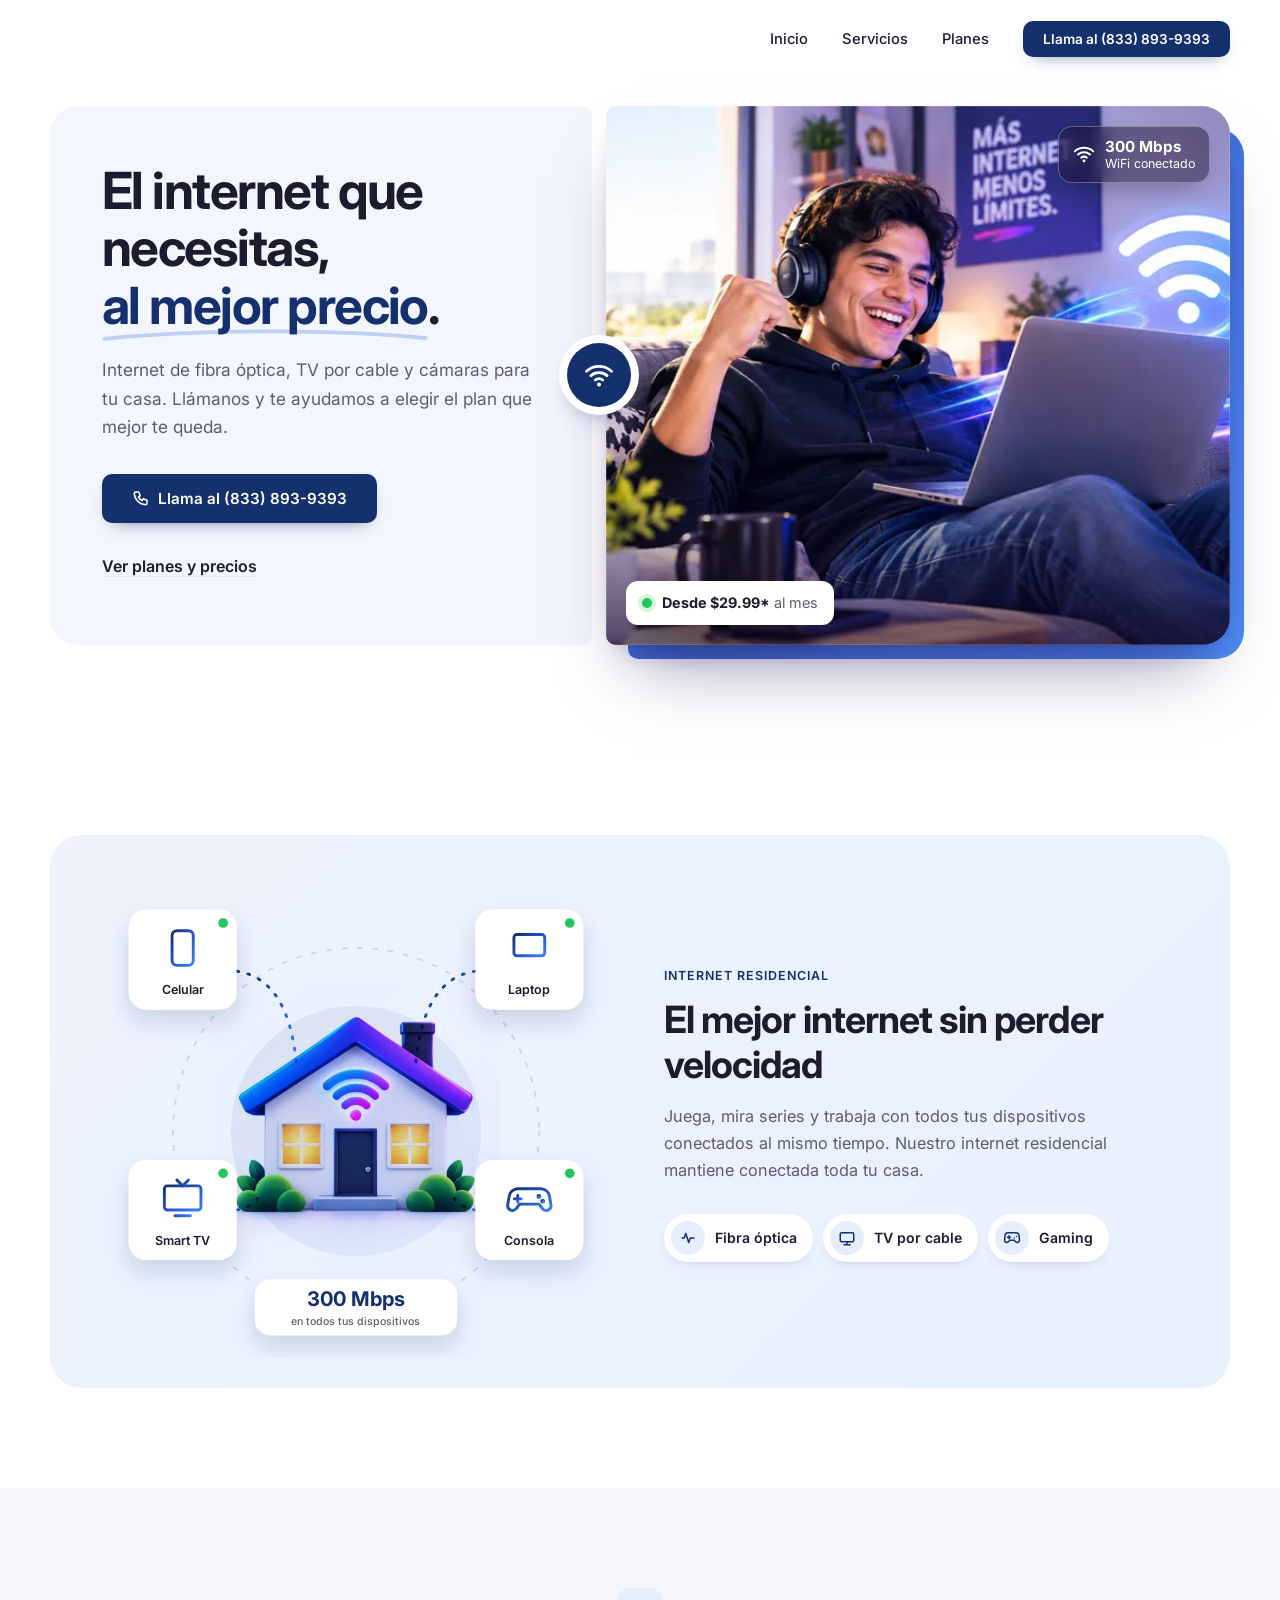
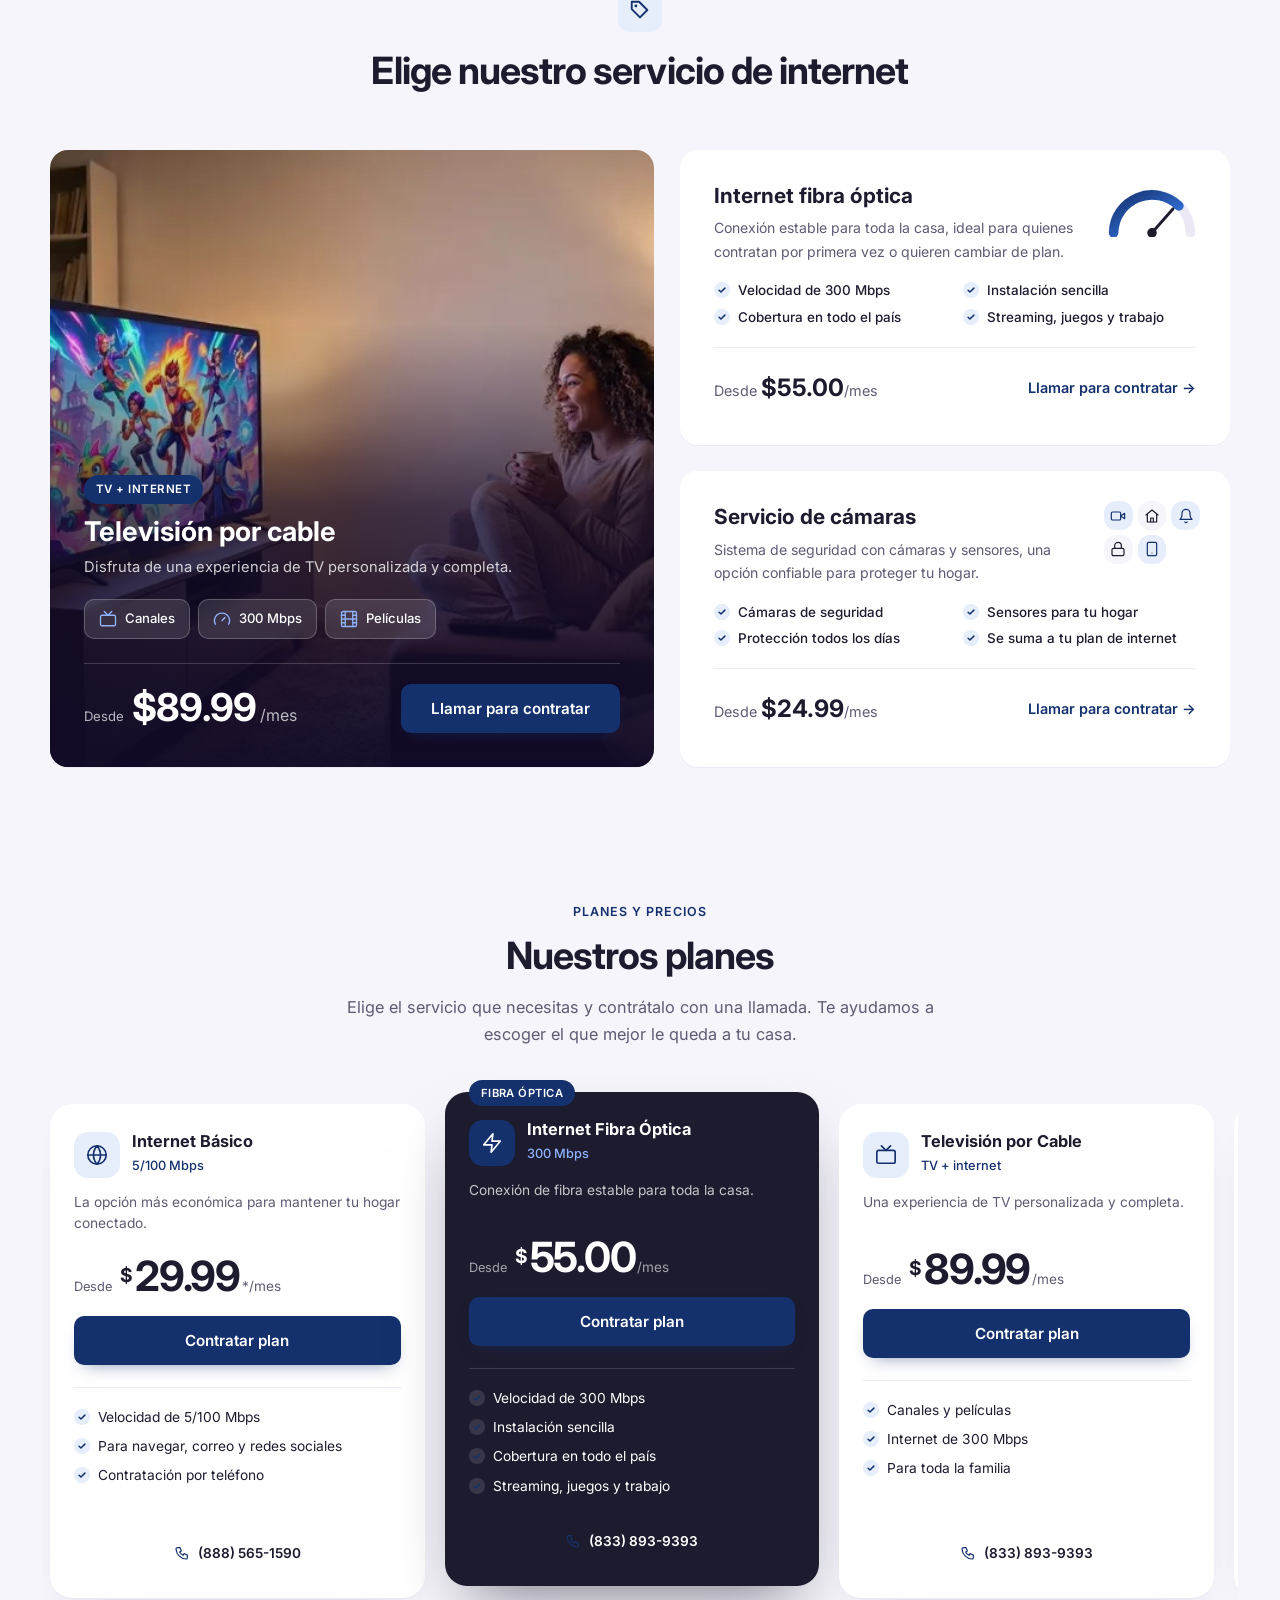
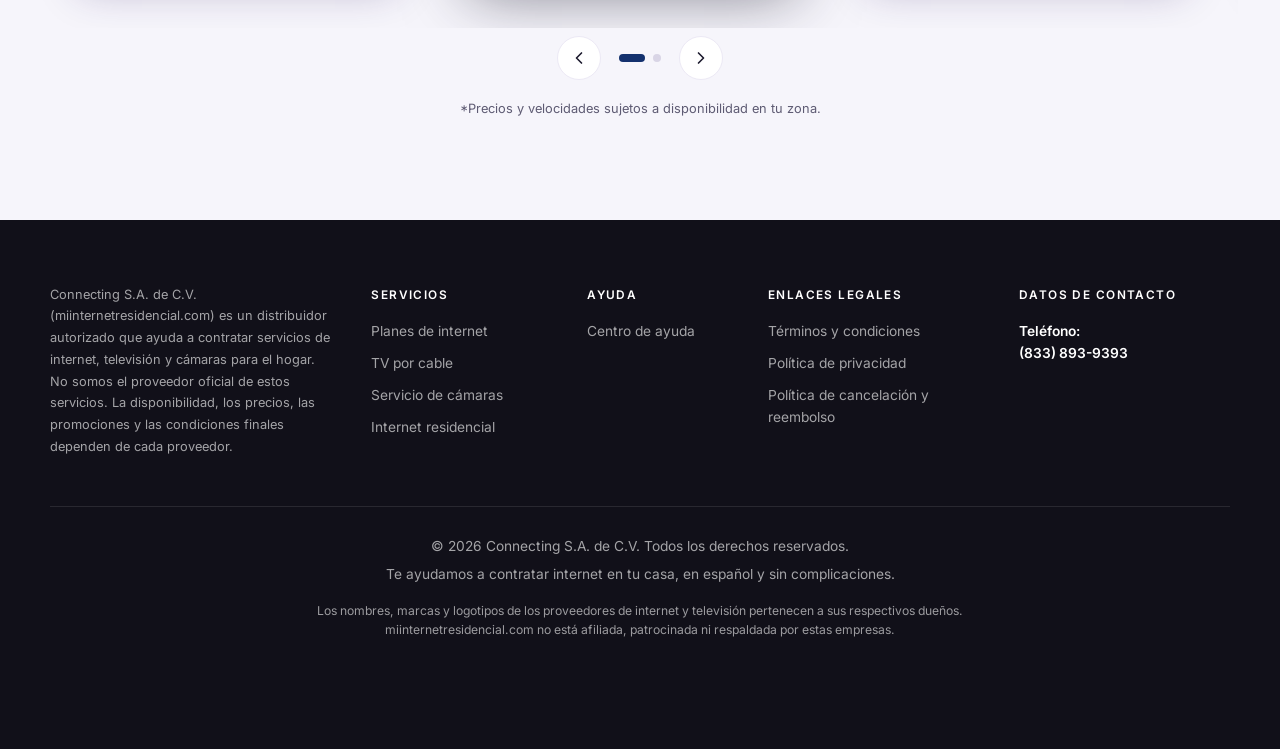
==== commit 9662b3f2: "Quitar banda 'Haz más con Connecting' Co-Authored-By: Claude Opus 5.5 <noreply@anthropic.com>" ====
--- a/index.html
+++ b/index.html
@@ -226,14 +226,6 @@
         </div>
       </article>
     </div>
-
-    <div class="awards reveal">
-      <div>
-        <h2 class="h2">Haz más con Connecting</h2>
-        <p class="lead">Internet, televisión y seguridad para tu hogar en un solo lugar. Te ayudamos a elegir el plan ideal por teléfono.</p>
-      </div>
-      <a class="btn" href="tel:+18338939393" data-gtm-ubicacion="banda-connecting">Llama al (833) 893-9393</a>
-    </div>
   </div>
 </section>
 
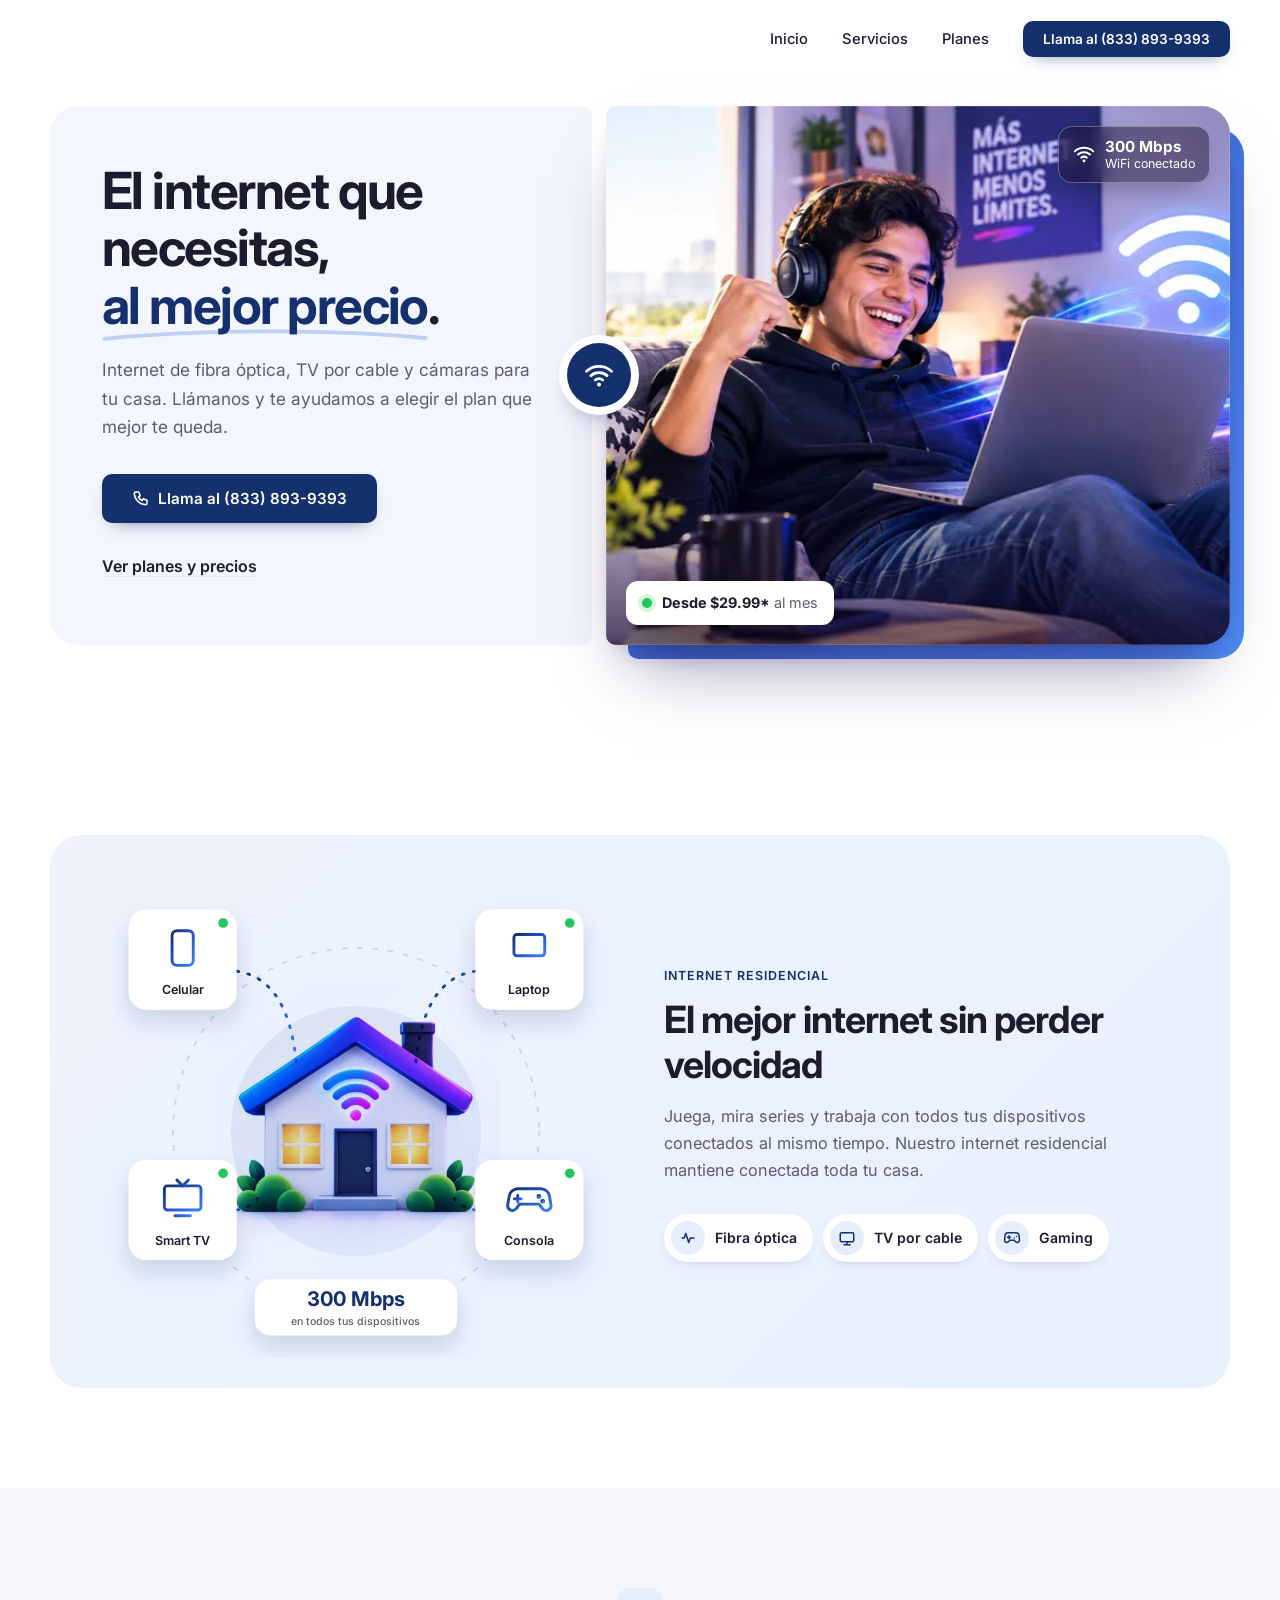
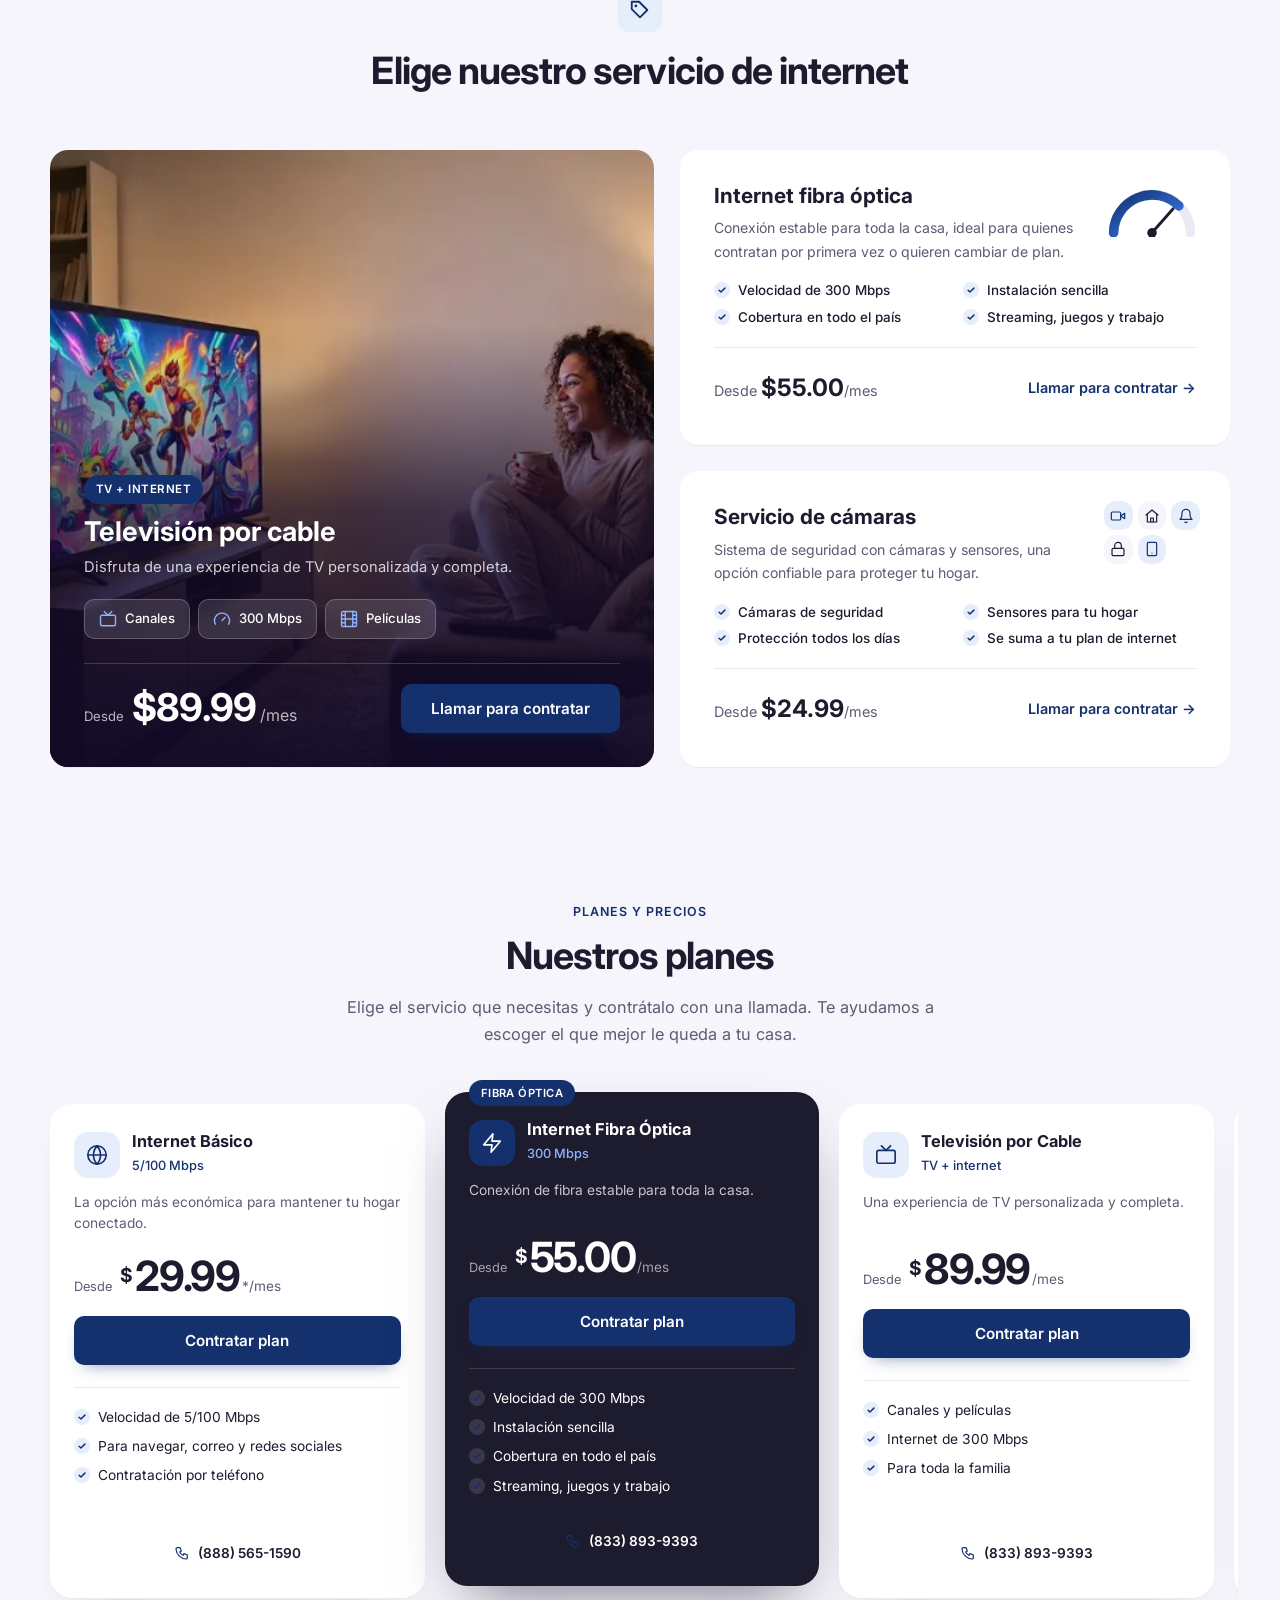
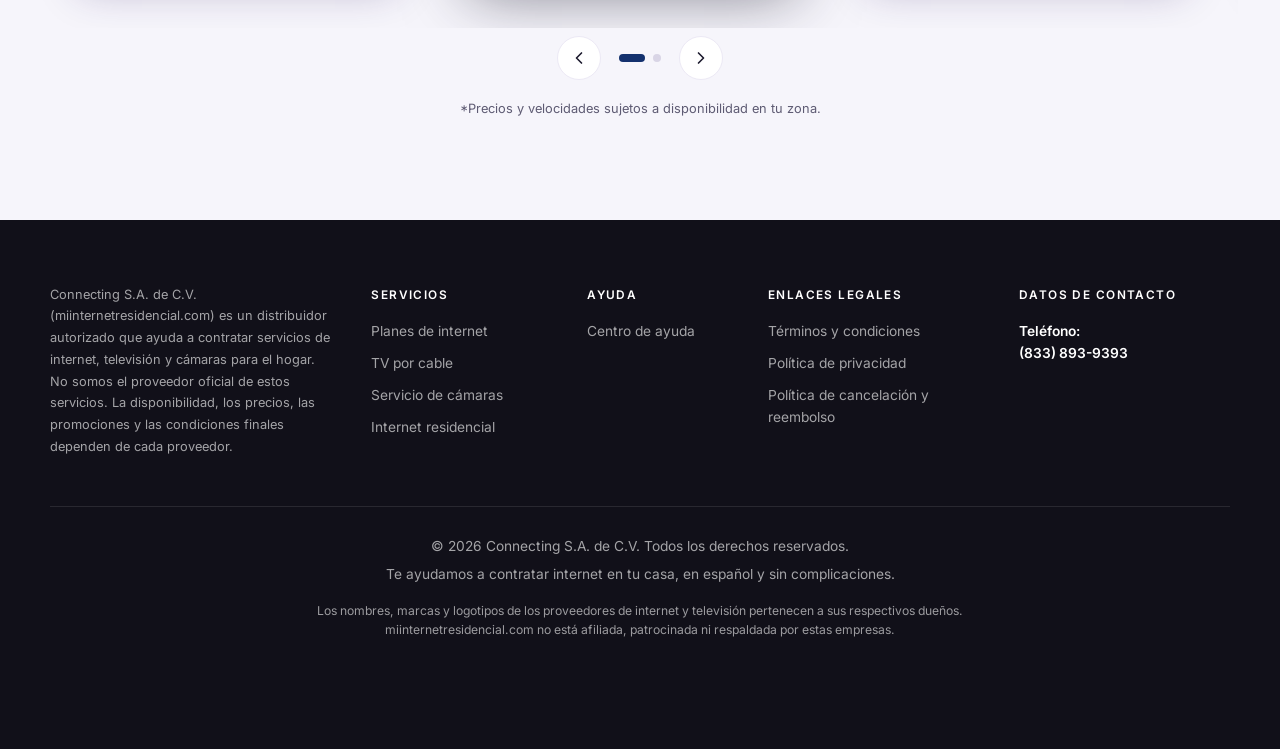
==== commit 46fcdda0: "Usar el logo de Connecting como favicon Co-Authored-By: Claude Opus 5.5 <noreply@anthropic.com>" ====
--- a/index.html
+++ b/index.html
@@ -9,7 +9,9 @@
 <link rel="preconnect" href="https://fonts.gstatic.com" crossorigin>
 <link rel="preload" as="style" href="https://fonts.googleapis.com/css2?family=Inter:wght@400;500;600;700&display=swap" onload="this.onload=null;this.rel='stylesheet'">
 <noscript><link rel="stylesheet" href="https://fonts.googleapis.com/css2?family=Inter:wght@400;500;600;700&display=swap"></noscript>
-<link rel="icon" href="favicon.svg" type="image/svg+xml">
+<link rel="icon" href="images/favicon-48.png" type="image/png" sizes="48x48">
+<link rel="icon" href="images/favicon-32.png" type="image/png" sizes="32x32">
+<link rel="apple-touch-icon" href="images/apple-touch-icon.png">
 <meta name="theme-color" content="#14316e">
 <link rel="stylesheet" href="css/styles.css?v=10">
 </head>
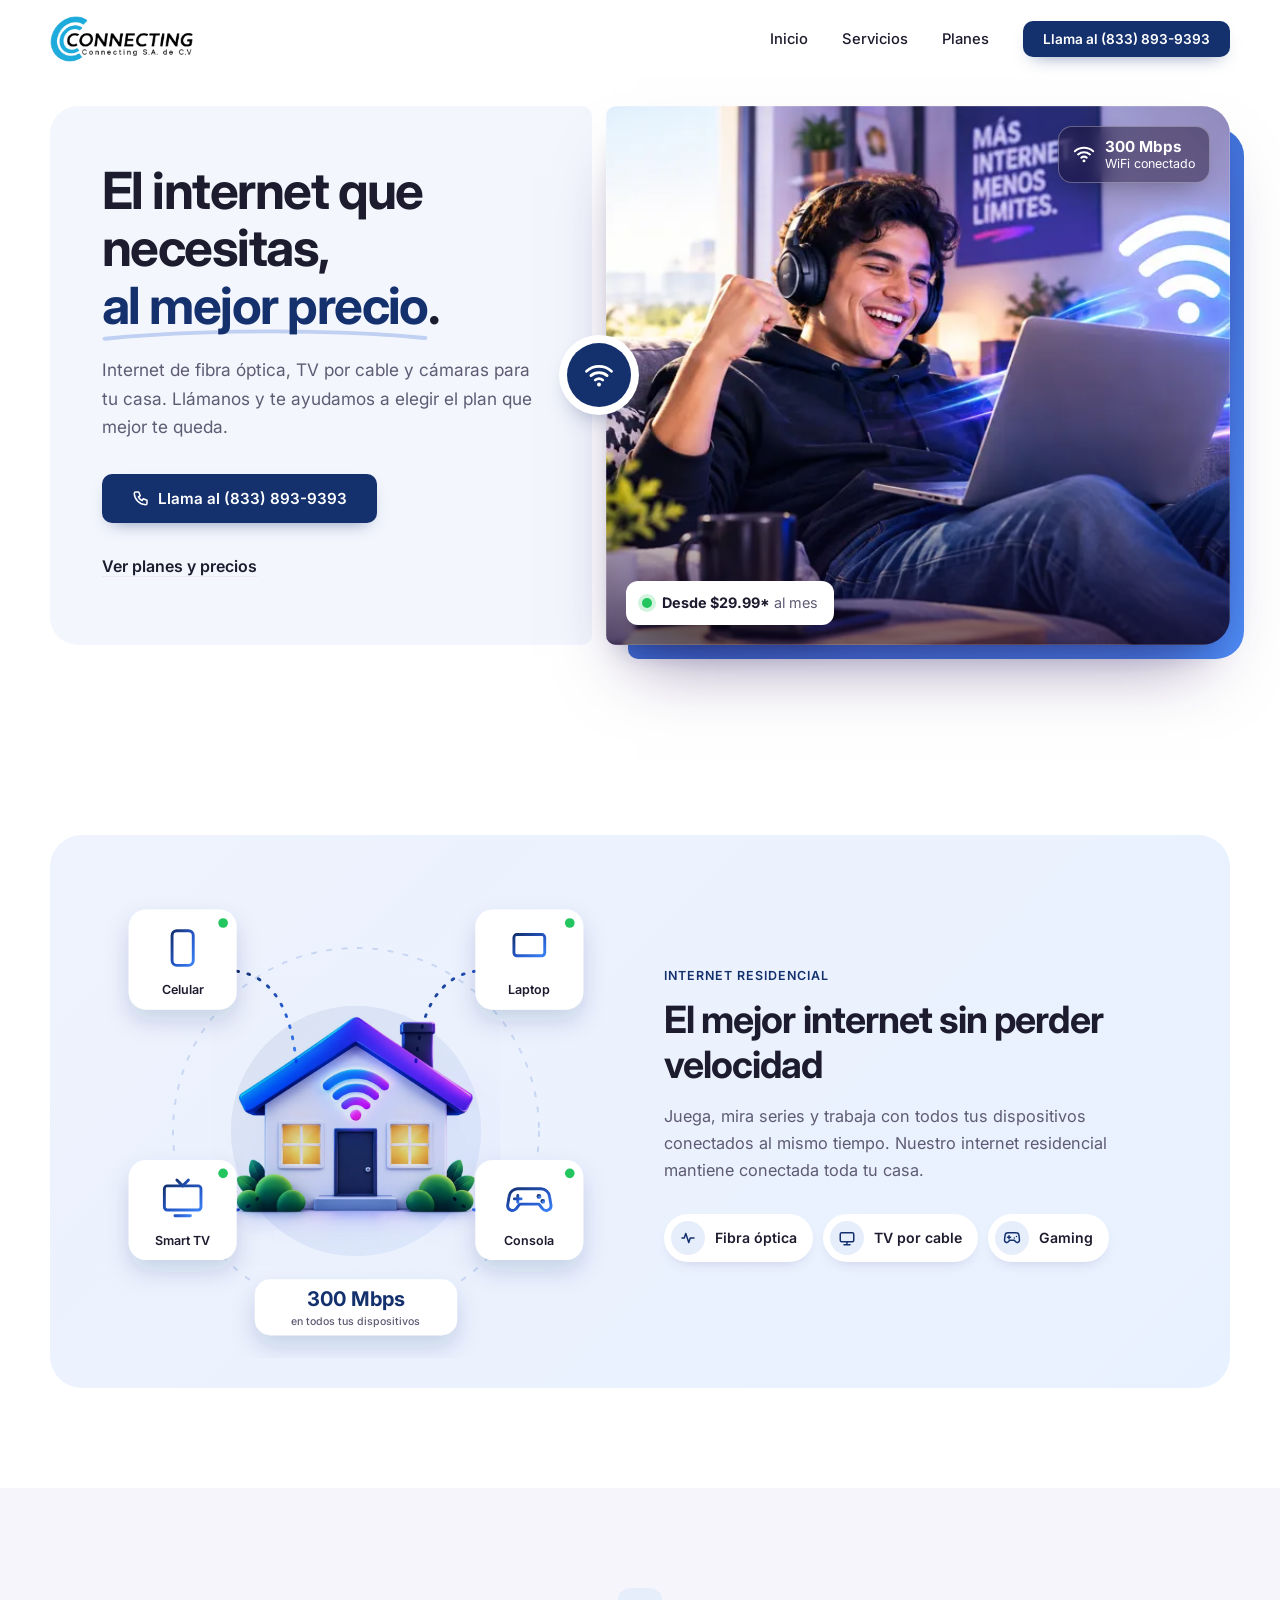
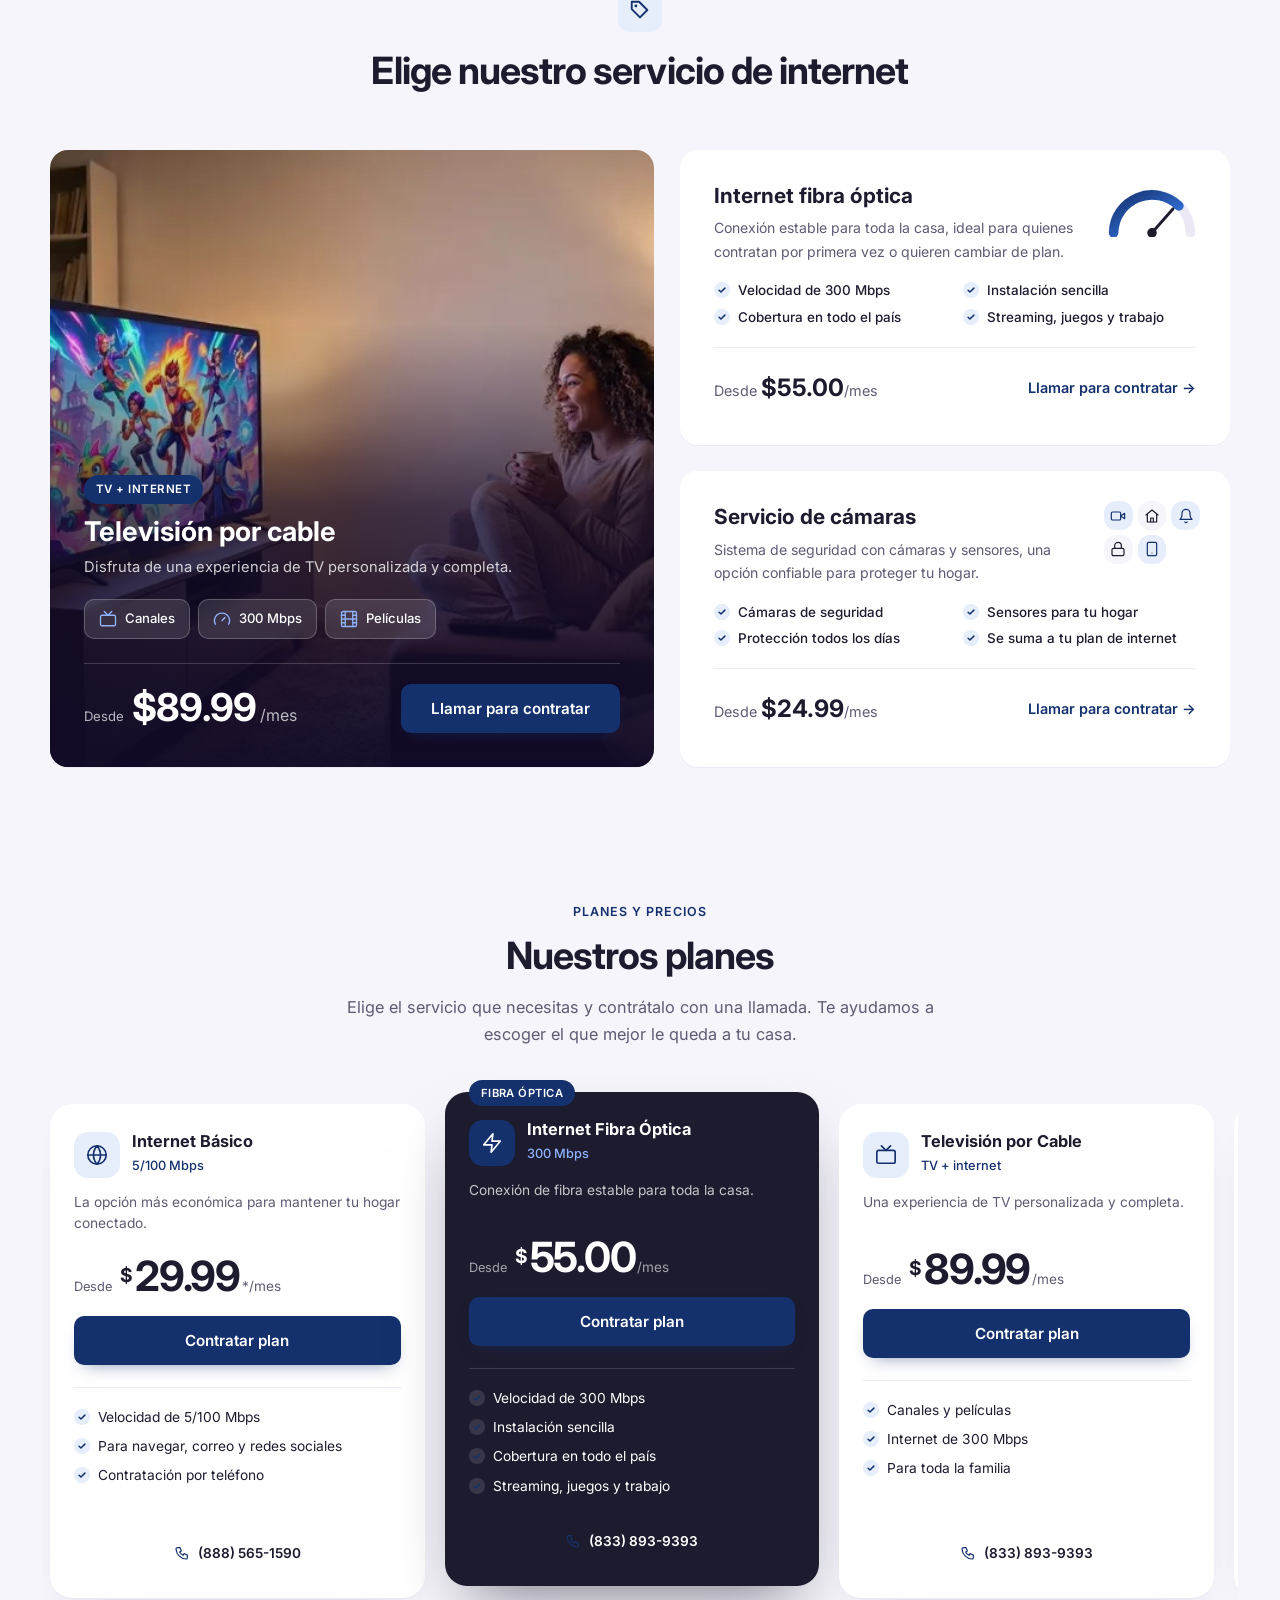
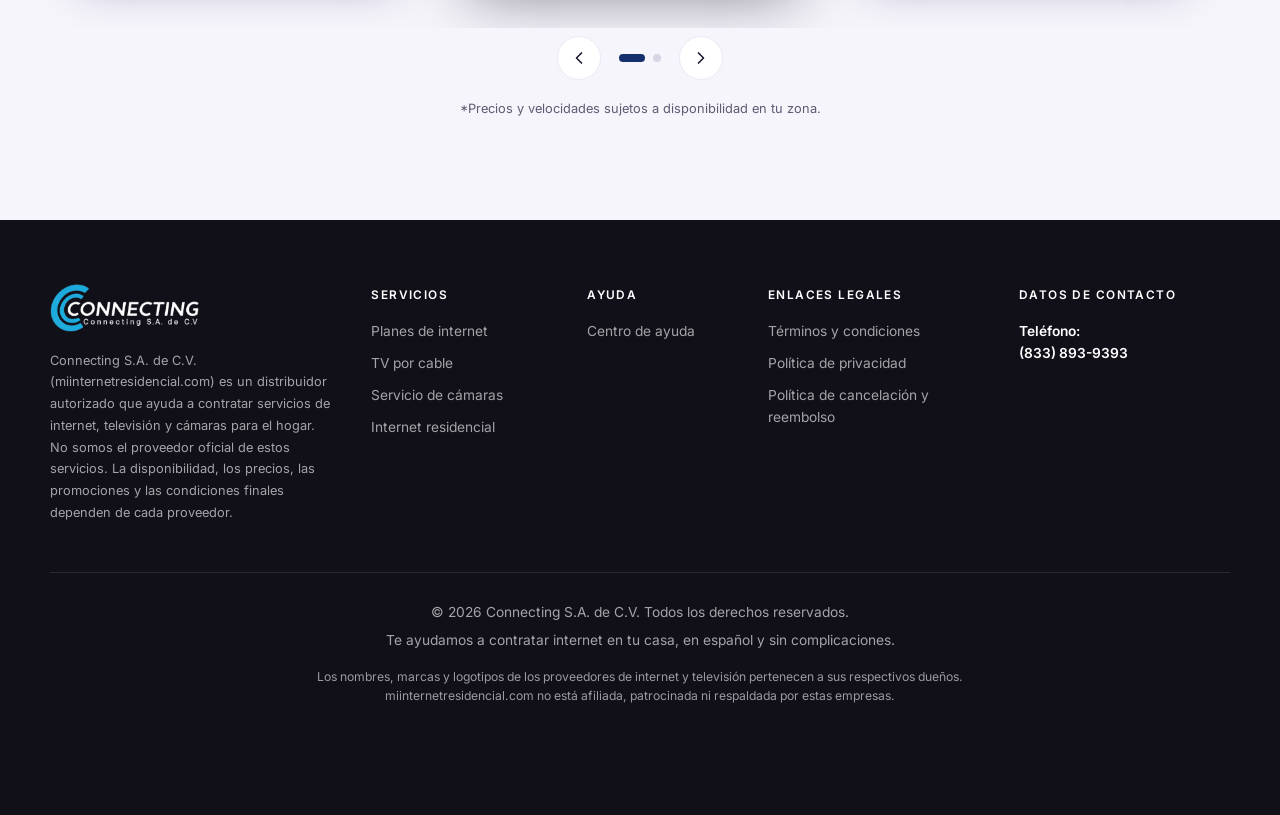
==== commit f236962c: "Mostrar el logo de Connecting en el menú, barras de páginas legales y pie Co-Authored-By: Claude Opu" ====
--- a/index.html
+++ b/index.html
@@ -13,13 +13,14 @@
 <link rel="icon" href="images/favicon-32.png" type="image/png" sizes="32x32">
 <link rel="apple-touch-icon" href="images/apple-touch-icon.png">
 <meta name="theme-color" content="#14316e">
-<link rel="stylesheet" href="css/styles.css?v=10">
+<link rel="stylesheet" href="css/styles.css?v=11">
 </head>
 <body>
 
 <!-- ============================ NAV ============================ -->
 <nav class="nav" id="nav">
   <div class="container nav__inner">
+    <a class="logo" href="#inicio" aria-label="Connecting, ir al inicio"><img class="logo__img" src="images/logo-connecting.webp" alt="Connecting" width="440" height="142"></a>
     <a class="nav__call" href="tel:+18338939393" data-gtm-ubicacion="nav-movil"><svg viewBox="0 0 24 24" fill="none" stroke="currentColor" stroke-width="2" stroke-linecap="round" stroke-linejoin="round" aria-hidden="true"><path d="M5 4h4l2 5-2.5 1.5a11 11 0 0 0 5 5L15 13l5 2v4a2 2 0 0 1-2 2A16 16 0 0 1 3 6a2 2 0 0 1 2-2"/></svg>(833) 893-9393</a>
     <button class="nav__burger" id="burger" aria-label="Abrir menú" aria-expanded="false">
       <svg width="24" height="24" viewBox="0 0 24 24" fill="none" aria-hidden="true"><path d="M3 6h18M3 12h18M3 18h18" stroke="currentColor" stroke-width="2" stroke-linecap="round"/></svg>
@@ -322,6 +323,7 @@
   <div class="container">
     <div class="footer__grid">
       <div class="footer__brand">
+        <img class="footer__logo" src="images/logo-connecting-blanco.webp" alt="Connecting" width="440" height="142" loading="lazy">
         <p>Connecting S.A. de C.V. (miinternetresidencial.com) es un distribuidor autorizado que ayuda a contratar servicios de internet, televisión y cámaras para el hogar. No somos el proveedor oficial de estos servicios. La disponibilidad, los precios, las promociones y las condiciones finales dependen de cada proveedor.</p>
       </div>
       <div class="footer__col">
--- a/css/styles.css
+++ b/css/styles.css
@@ -75,13 +75,15 @@
   transition: box-shadow .3s;
 }
 .nav.is-scrolled { box-shadow: 0 6px 24px -12px rgba(30, 20, 60, .2); }
-.nav__inner { display: flex; align-items: center; justify-content: flex-end; height: 78px; }
+.nav__inner { display: flex; align-items: center; justify-content: space-between; gap: 16px; height: 78px; }
 .logo { display: flex; align-items: center; gap: 10px; font-size: 1.2rem; font-weight: 700; color: var(--ink); letter-spacing: -.02em; }
 .logo__text { font-weight: inherit; }
 .logo__text span { color: var(--navy); }
 .logo__mark { display: grid; place-items: center; width: 38px; height: 38px; border-radius: 10px; background: var(--navy); }
 .logo__mark svg { width: 22px; height: 22px; }
 .logo--light { color: #fff; }
+.logo__img { display: block; height: 46px; width: auto; }
+.footer__logo { display: block; height: 48px; width: auto; margin-bottom: 18px; }
 .nav__menu { display: flex; align-items: center; gap: 34px; }
 .nav__link { font-size: .92rem; font-weight: 500; color: var(--ink); position: relative; }
 .nav__link::after {
@@ -464,7 +466,8 @@
 
   .nav__burger { display: block; }
   .nav__inner { justify-content: space-between; height: 66px; }
-  .nav__call { display: inline-flex; }
+  .nav__call { display: inline-flex; margin-left: auto; }
+  .logo__img { height: 36px; }
   .nav__menu {
     position: absolute; top: 100%; left: 0; right: 0;
     flex-direction: column; align-items: stretch; gap: 0; padding: 12px 16px 20px;
@@ -545,4 +548,5 @@
 
 @media (max-width: 380px) {
   .nav__call { font-size: .84rem; padding: 9px 12px; }
-}
+  .logo__img { height: 30px; }
+}
